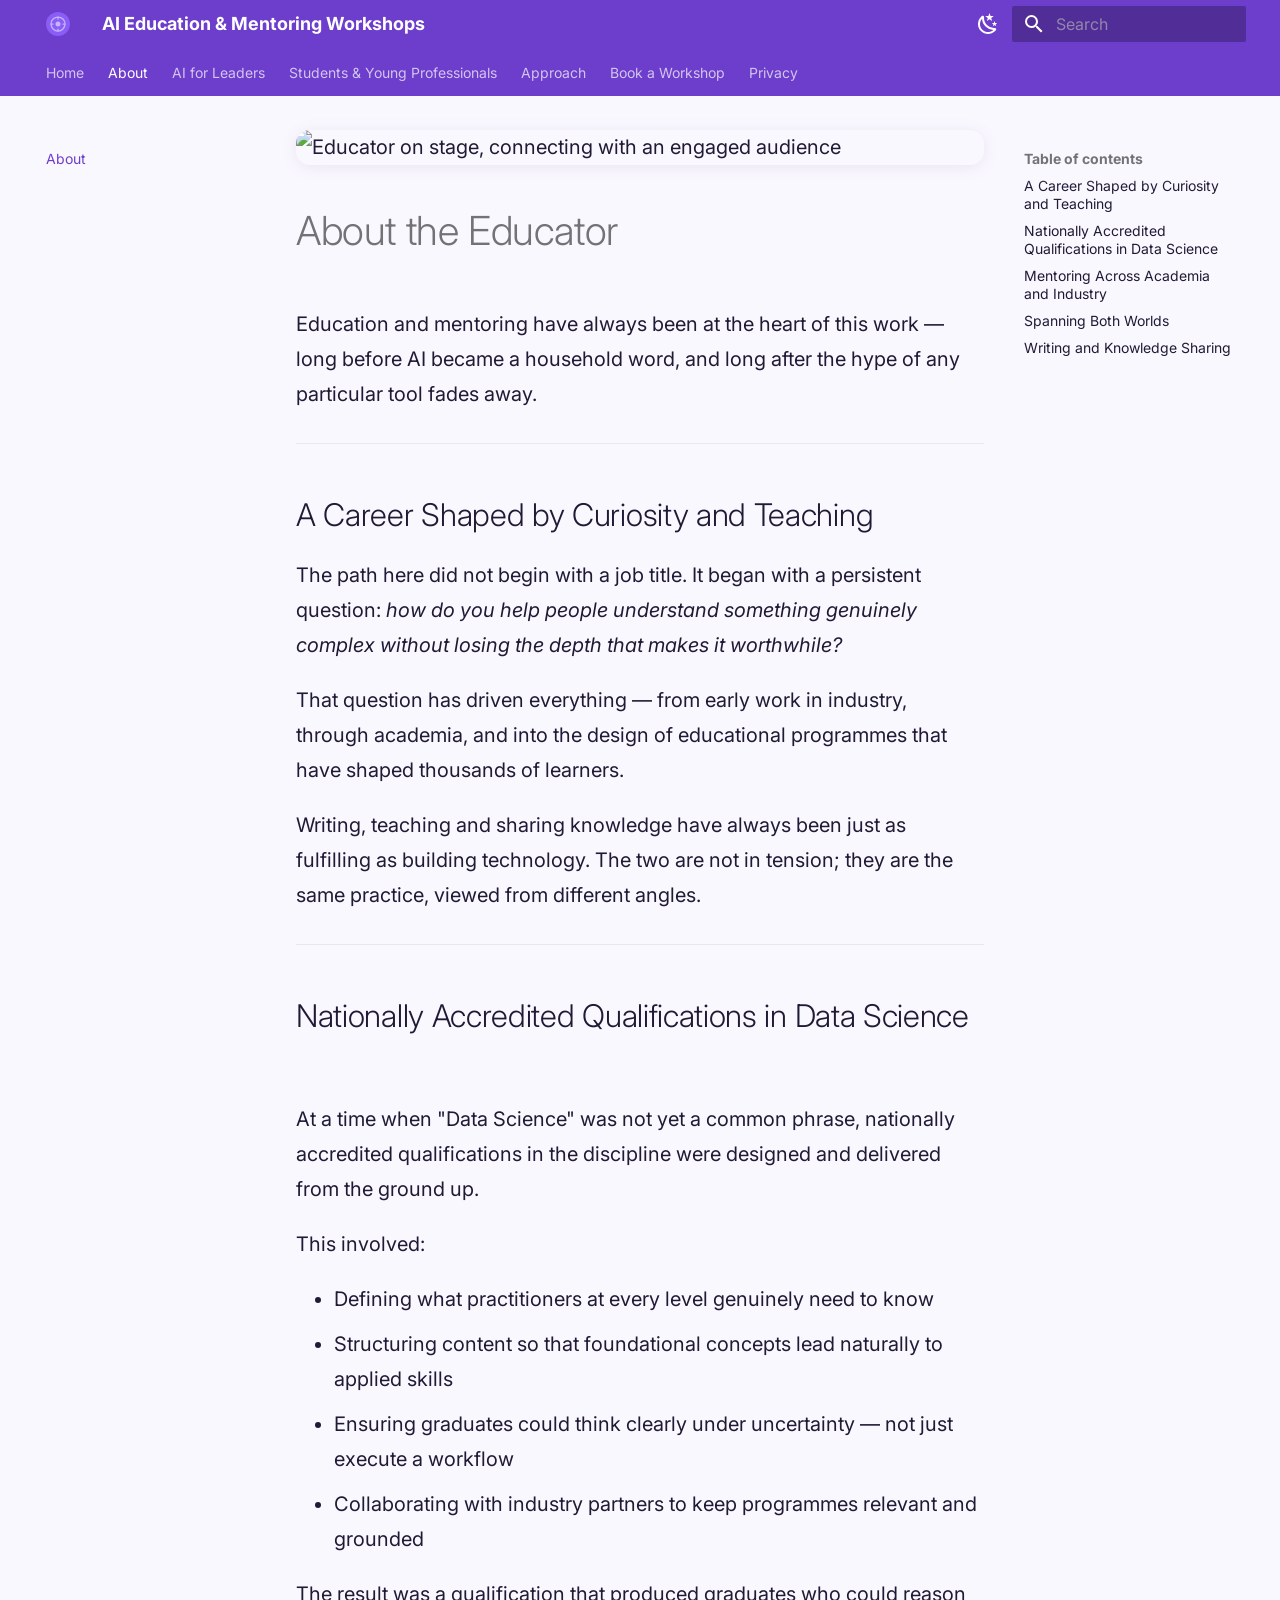
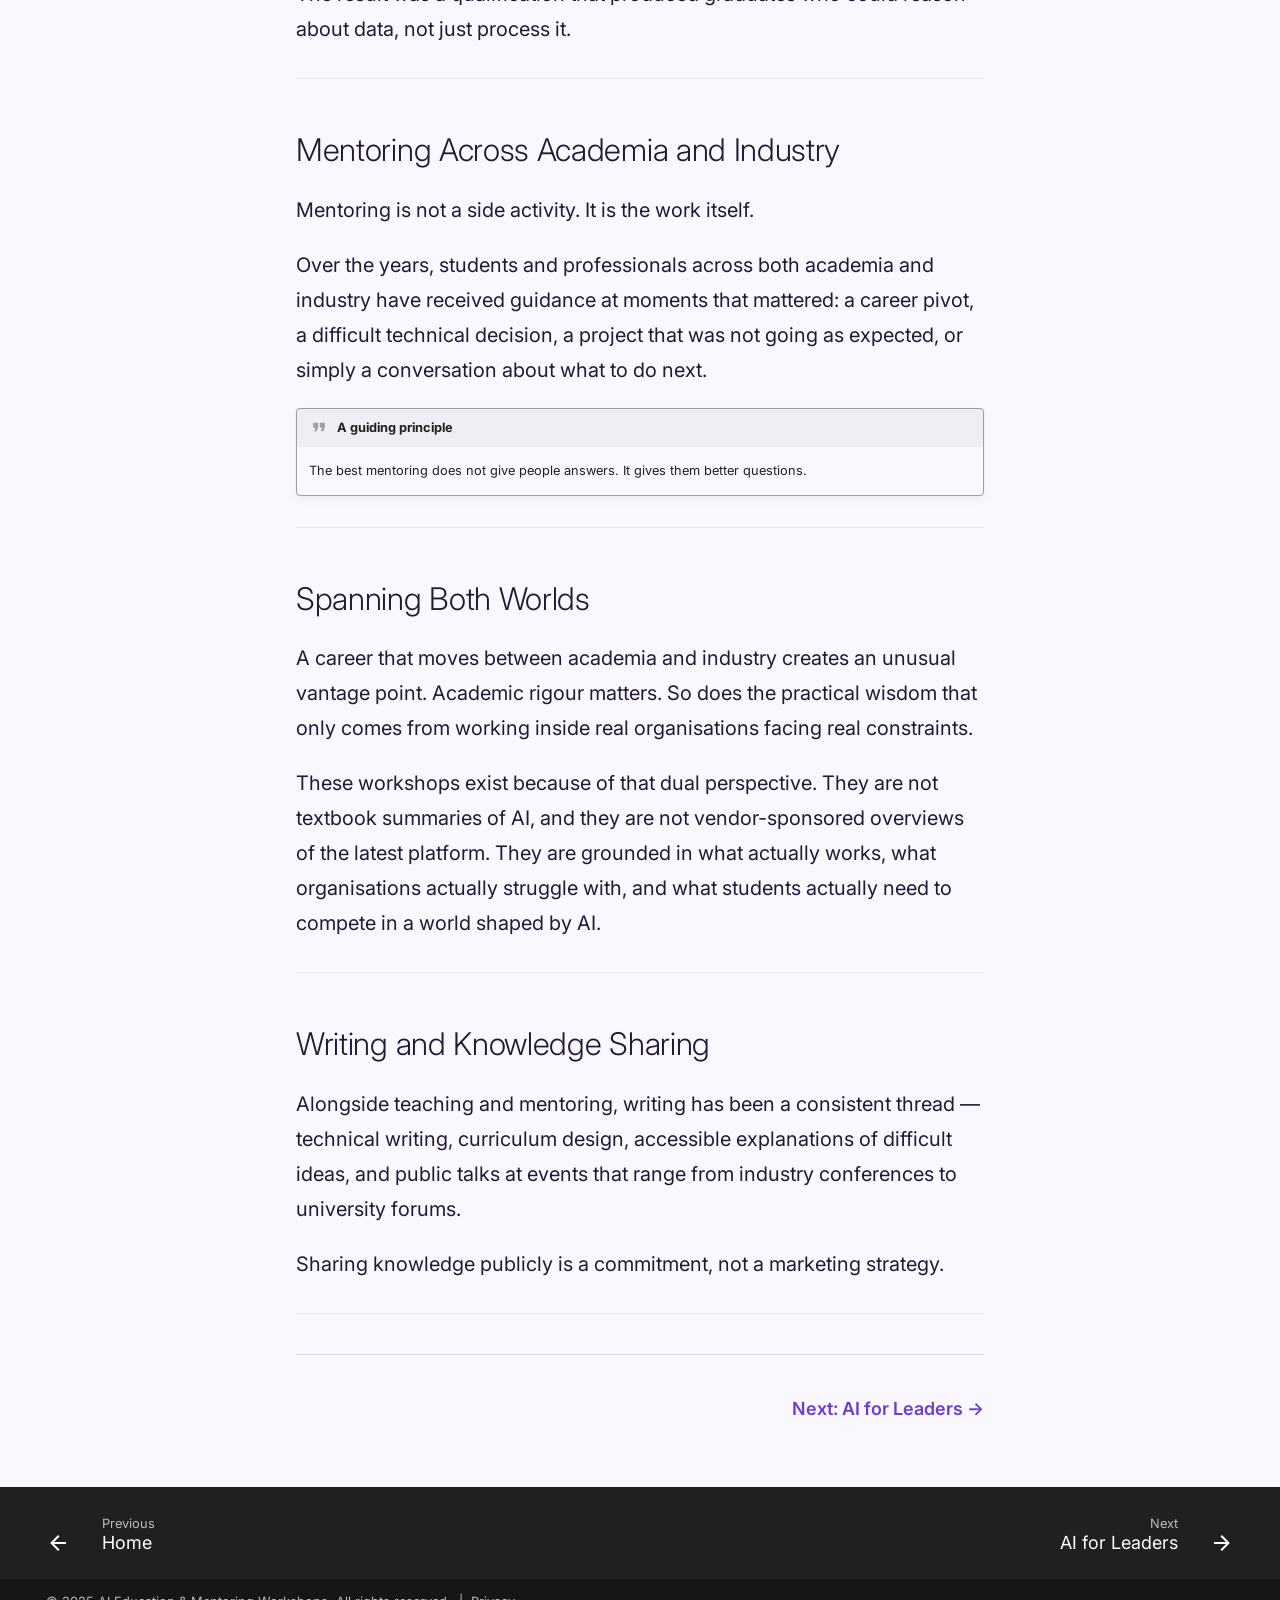
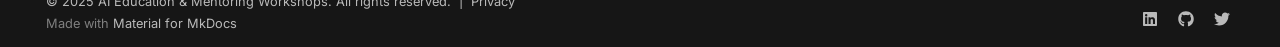
==== site/about/index.html @ 72235d87 "feat: build complete MkDocs AI education workshop website - requirements.txt with mkdocs + material " ====
<!doctype html>
<html lang="en" class="no-js">
  <head>
    
      <meta charset="utf-8">
      <meta name="viewport" content="width=device-width,initial-scale=1">
      
        <meta name="description" content="Education and mentoring have always been central to this work — from designing nationally accredited qualifications to mentoring students and professionals across academia and industry.">
      
      
        <meta name="author" content="Codess-Aus">
      
      
      
        <link rel="prev" href="..">
      
      
        <link rel="next" href="../ai-for-leaders/">
      
      
        
      
      
      <link rel="icon" href="../assets/images/site-icon.svg">
      <meta name="generator" content="mkdocs-1.6.1, mkdocs-material-9.7.7">
    
    
      
        <title>About the Educator - AI Education & Mentoring Workshops</title>
      
    
    
      <link rel="stylesheet" href="../assets/stylesheets/main.ec1eaa64.min.css">
      
        
        <link rel="stylesheet" href="../assets/stylesheets/palette.ab4e12ef.min.css">
      
      


    
    
      
    
    
      
        
        
        <link rel="preconnect" href="https://fonts.gstatic.com" crossorigin>
        <link rel="stylesheet" href="https://fonts.googleapis.com/css?family=Inter:300,300i,400,400i,700,700i%7CRoboto+Mono:400,400i,700,700i&display=fallback">
        <style>:root{--md-text-font:"Inter";--md-code-font:"Roboto Mono"}</style>
      
    
    
      <link rel="stylesheet" href="../assets/stylesheets/extra.css">
    
    <script>__md_scope=new URL("..",location),__md_hash=e=>[...e].reduce(((e,_)=>(e<<5)-e+_.charCodeAt(0)),0),__md_get=(e,_=localStorage,t=__md_scope)=>JSON.parse(_.getItem(t.pathname+"."+e)),__md_set=(e,_,t=localStorage,a=__md_scope)=>{try{t.setItem(a.pathname+"."+e,JSON.stringify(_))}catch(e){}}</script>
    
      

    
    
  </head>
  
  
    
    
      
    
    
    
    
    <body dir="ltr" data-md-color-scheme="slate" data-md-color-primary="custom" data-md-color-accent="custom">
  
    
    <input class="md-toggle" data-md-toggle="drawer" type="checkbox" id="__drawer" autocomplete="off">
    <input class="md-toggle" data-md-toggle="search" type="checkbox" id="__search" autocomplete="off">
    <label class="md-overlay" for="__drawer"></label>
    <div data-md-component="skip">
      
        
        <a href="#about-the-educator" class="md-skip">
          Skip to content
        </a>
      
    </div>
    <div data-md-component="announce">
      
    </div>
    
    
      

<header class="md-header" data-md-component="header">
  <nav class="md-header__inner md-grid" aria-label="Header">
    <a href=".." title="AI Education &amp; Mentoring Workshops" class="md-header__button md-logo" aria-label="AI Education & Mentoring Workshops" data-md-component="logo">
      
  <img src="../assets/images/site-icon.svg" alt="logo">

    </a>
    <label class="md-header__button md-icon" for="__drawer">
      
      <svg xmlns="http://www.w3.org/2000/svg" viewBox="0 0 24 24"><path d="M3 6h18v2H3zm0 5h18v2H3zm0 5h18v2H3z"/></svg>
    </label>
    <div class="md-header__title" data-md-component="header-title">
      <div class="md-header__ellipsis">
        <div class="md-header__topic">
          <span class="md-ellipsis">
            AI Education & Mentoring Workshops
          </span>
        </div>
        <div class="md-header__topic" data-md-component="header-topic">
          <span class="md-ellipsis">
            
              About the Educator
            
          </span>
        </div>
      </div>
    </div>
    
      
        <form class="md-header__option" data-md-component="palette">
  
    
    
    
    <input class="md-option" data-md-color-media="(prefers-color-scheme: dark)" data-md-color-scheme="slate" data-md-color-primary="custom" data-md-color-accent="custom"  aria-label="Switch to light mode"  type="radio" name="__palette" id="__palette_0">
    
      <label class="md-header__button md-icon" title="Switch to light mode" for="__palette_1" hidden>
        <svg xmlns="http://www.w3.org/2000/svg" viewBox="0 0 24 24"><path d="M12 7a5 5 0 0 1 5 5 5 5 0 0 1-5 5 5 5 0 0 1-5-5 5 5 0 0 1 5-5m0 2a3 3 0 0 0-3 3 3 3 0 0 0 3 3 3 3 0 0 0 3-3 3 3 0 0 0-3-3m0-7 2.39 3.42C13.65 5.15 12.84 5 12 5s-1.65.15-2.39.42zM3.34 7l4.16-.35A7.2 7.2 0 0 0 5.94 8.5c-.44.74-.69 1.5-.83 2.29zm.02 10 1.76-3.77a7.131 7.131 0 0 0 2.38 4.14zM20.65 7l-1.77 3.79a7.02 7.02 0 0 0-2.38-4.15zm-.01 10-4.14.36c.59-.51 1.12-1.14 1.54-1.86.42-.73.69-1.5.83-2.29zM12 22l-2.41-3.44c.74.27 1.55.44 2.41.44.82 0 1.63-.17 2.37-.44z"/></svg>
      </label>
    
  
    
    
    
    <input class="md-option" data-md-color-media="(prefers-color-scheme: light)" data-md-color-scheme="default" data-md-color-primary="custom" data-md-color-accent="custom"  aria-label="Switch to dark mode"  type="radio" name="__palette" id="__palette_1">
    
      <label class="md-header__button md-icon" title="Switch to dark mode" for="__palette_0" hidden>
        <svg xmlns="http://www.w3.org/2000/svg" viewBox="0 0 24 24"><path d="m17.75 4.09-2.53 1.94.91 3.06-2.63-1.81-2.63 1.81.91-3.06-2.53-1.94L12.44 4l1.06-3 1.06 3zm3.5 6.91-1.64 1.25.59 1.98-1.7-1.17-1.7 1.17.59-1.98L15.75 11l2.06-.05L18.5 9l.69 1.95zm-2.28 4.95c.83-.08 1.72 1.1 1.19 1.85-.32.45-.66.87-1.08 1.27C15.17 23 8.84 23 4.94 19.07c-3.91-3.9-3.91-10.24 0-14.14.4-.4.82-.76 1.27-1.08.75-.53 1.93.36 1.85 1.19-.27 2.86.69 5.83 2.89 8.02a9.96 9.96 0 0 0 8.02 2.89m-1.64 2.02a12.08 12.08 0 0 1-7.8-3.47c-2.17-2.19-3.33-5-3.49-7.82-2.81 3.14-2.7 7.96.31 10.98 3.02 3.01 7.84 3.12 10.98.31"/></svg>
      </label>
    
  
</form>
      
    
    
      <script>var palette=__md_get("__palette");if(palette&&palette.color){if("(prefers-color-scheme)"===palette.color.media){var media=matchMedia("(prefers-color-scheme: light)"),input=document.querySelector(media.matches?"[data-md-color-media='(prefers-color-scheme: light)']":"[data-md-color-media='(prefers-color-scheme: dark)']");palette.color.media=input.getAttribute("data-md-color-media"),palette.color.scheme=input.getAttribute("data-md-color-scheme"),palette.color.primary=input.getAttribute("data-md-color-primary"),palette.color.accent=input.getAttribute("data-md-color-accent")}for(var[key,value]of Object.entries(palette.color))document.body.setAttribute("data-md-color-"+key,value)}</script>
    
    
    
      
      
        <label class="md-header__button md-icon" for="__search">
          
          <svg xmlns="http://www.w3.org/2000/svg" viewBox="0 0 24 24"><path d="M9.5 3A6.5 6.5 0 0 1 16 9.5c0 1.61-.59 3.09-1.56 4.23l.27.27h.79l5 5-1.5 1.5-5-5v-.79l-.27-.27A6.52 6.52 0 0 1 9.5 16 6.5 6.5 0 0 1 3 9.5 6.5 6.5 0 0 1 9.5 3m0 2C7 5 5 7 5 9.5S7 14 9.5 14 14 12 14 9.5 12 5 9.5 5"/></svg>
        </label>
        <div class="md-search" data-md-component="search" role="dialog">
  <label class="md-search__overlay" for="__search"></label>
  <div class="md-search__inner" role="search">
    <form class="md-search__form" name="search">
      <input type="text" class="md-search__input" name="query" aria-label="Search" placeholder="Search" autocapitalize="off" autocorrect="off" autocomplete="off" spellcheck="false" data-md-component="search-query" required>
      <label class="md-search__icon md-icon" for="__search">
        
        <svg xmlns="http://www.w3.org/2000/svg" viewBox="0 0 24 24"><path d="M9.5 3A6.5 6.5 0 0 1 16 9.5c0 1.61-.59 3.09-1.56 4.23l.27.27h.79l5 5-1.5 1.5-5-5v-.79l-.27-.27A6.52 6.52 0 0 1 9.5 16 6.5 6.5 0 0 1 3 9.5 6.5 6.5 0 0 1 9.5 3m0 2C7 5 5 7 5 9.5S7 14 9.5 14 14 12 14 9.5 12 5 9.5 5"/></svg>
        
        <svg xmlns="http://www.w3.org/2000/svg" viewBox="0 0 24 24"><path d="M20 11v2H8l5.5 5.5-1.42 1.42L4.16 12l7.92-7.92L13.5 5.5 8 11z"/></svg>
      </label>
      <nav class="md-search__options" aria-label="Search">
        
        <button type="reset" class="md-search__icon md-icon" title="Clear" aria-label="Clear" tabindex="-1">
          
          <svg xmlns="http://www.w3.org/2000/svg" viewBox="0 0 24 24"><path d="M19 6.41 17.59 5 12 10.59 6.41 5 5 6.41 10.59 12 5 17.59 6.41 19 12 13.41 17.59 19 19 17.59 13.41 12z"/></svg>
        </button>
      </nav>
      
        <div class="md-search__suggest" data-md-component="search-suggest"></div>
      
    </form>
    <div class="md-search__output">
      <div class="md-search__scrollwrap" tabindex="0" data-md-scrollfix>
        <div class="md-search-result" data-md-component="search-result">
          <div class="md-search-result__meta">
            Initializing search
          </div>
          <ol class="md-search-result__list" role="presentation"></ol>
        </div>
      </div>
    </div>
  </div>
</div>
      
    
    
  </nav>
  
</header>
    
    <div class="md-container" data-md-component="container">
      
      
        
          
            
<nav class="md-tabs" aria-label="Tabs" data-md-component="tabs">
  <div class="md-grid">
    <ul class="md-tabs__list">
      
        
  
  
  
  
    <li class="md-tabs__item">
      <a href=".." class="md-tabs__link">
        
  
  
    
  
  Home

      </a>
    </li>
  

      
        
  
  
  
    
  
  
    <li class="md-tabs__item md-tabs__item--active">
      <a href="./" class="md-tabs__link">
        
  
  
    
  
  About

      </a>
    </li>
  

      
        
  
  
  
  
    <li class="md-tabs__item">
      <a href="../ai-for-leaders/" class="md-tabs__link">
        
  
  
    
  
  AI for Leaders

      </a>
    </li>
  

      
        
  
  
  
  
    <li class="md-tabs__item">
      <a href="../industrial-problem-solving/" class="md-tabs__link">
        
  
  
    
  
  Students & Young Professionals

      </a>
    </li>
  

      
        
  
  
  
  
    
    
      <li class="md-tabs__item">
        <a href="../approach/" class="md-tabs__link">
          
  
  
  Approach

        </a>
      </li>
    
  

      
        
  
  
  
  
    <li class="md-tabs__item">
      <a href="../book-a-workshop/" class="md-tabs__link">
        
  
  
    
  
  Book a Workshop

      </a>
    </li>
  

      
        
  
  
  
  
    <li class="md-tabs__item">
      <a href="../privacy/" class="md-tabs__link">
        
  
  
    
  
  Privacy

      </a>
    </li>
  

      
    </ul>
  </div>
</nav>
          
        
      
      <main class="md-main" data-md-component="main">
        <div class="md-main__inner md-grid">
          
            
              
              <div class="md-sidebar md-sidebar--primary" data-md-component="sidebar" data-md-type="navigation" >
                <div class="md-sidebar__scrollwrap">
                  <div class="md-sidebar__inner">
                    


  


<nav class="md-nav md-nav--primary md-nav--lifted" aria-label="Navigation" data-md-level="0">
  <label class="md-nav__title" for="__drawer">
    <a href=".." title="AI Education &amp; Mentoring Workshops" class="md-nav__button md-logo" aria-label="AI Education & Mentoring Workshops" data-md-component="logo">
      
  <img src="../assets/images/site-icon.svg" alt="logo">

    </a>
    AI Education & Mentoring Workshops
  </label>
  
  <ul class="md-nav__list" data-md-scrollfix>
    
      
      
  
  
  
  
    <li class="md-nav__item">
      <a href=".." class="md-nav__link">
        
  
  
  <span class="md-ellipsis">
    
  
    Home
  

    
  </span>
  
  

      </a>
    </li>
  

    
      
      
  
  
    
  
  
  
    <li class="md-nav__item md-nav__item--active">
      
      <input class="md-nav__toggle md-toggle" type="checkbox" id="__toc">
      
      
        
      
      
        <label class="md-nav__link md-nav__link--active" for="__toc">
          
  
  
  <span class="md-ellipsis">
    
  
    About
  

    
  </span>
  
  

          <span class="md-nav__icon md-icon"></span>
        </label>
      
      <a href="./" class="md-nav__link md-nav__link--active">
        
  
  
  <span class="md-ellipsis">
    
  
    About
  

    
  </span>
  
  

      </a>
      
        

<nav class="md-nav md-nav--secondary" aria-label="Table of contents">
  
  
  
    
  
  
    <label class="md-nav__title" for="__toc">
      <span class="md-nav__icon md-icon"></span>
      Table of contents
    </label>
    <ul class="md-nav__list" data-md-component="toc" data-md-scrollfix>
      
        <li class="md-nav__item">
  <a href="#a-career-shaped-by-curiosity-and-teaching" class="md-nav__link">
    <span class="md-ellipsis">
      
        A Career Shaped by Curiosity and Teaching
      
    </span>
  </a>
  
</li>
      
        <li class="md-nav__item">
  <a href="#nationally-accredited-qualifications-in-data-science" class="md-nav__link">
    <span class="md-ellipsis">
      
        Nationally Accredited Qualifications in Data Science
      
    </span>
  </a>
  
</li>
      
        <li class="md-nav__item">
  <a href="#mentoring-across-academia-and-industry" class="md-nav__link">
    <span class="md-ellipsis">
      
        Mentoring Across Academia and Industry
      
    </span>
  </a>
  
</li>
      
        <li class="md-nav__item">
  <a href="#spanning-both-worlds" class="md-nav__link">
    <span class="md-ellipsis">
      
        Spanning Both Worlds
      
    </span>
  </a>
  
</li>
      
        <li class="md-nav__item">
  <a href="#writing-and-knowledge-sharing" class="md-nav__link">
    <span class="md-ellipsis">
      
        Writing and Knowledge Sharing
      
    </span>
  </a>
  
</li>
      
    </ul>
  
</nav>
      
    </li>
  

    
      
      
  
  
  
  
    <li class="md-nav__item">
      <a href="../ai-for-leaders/" class="md-nav__link">
        
  
  
  <span class="md-ellipsis">
    
  
    AI for Leaders
  

    
  </span>
  
  

      </a>
    </li>
  

    
      
      
  
  
  
  
    <li class="md-nav__item">
      <a href="../industrial-problem-solving/" class="md-nav__link">
        
  
  
  <span class="md-ellipsis">
    
  
    Students & Young Professionals
  

    
  </span>
  
  

      </a>
    </li>
  

    
      
      
  
  
  
  
    
    
    
    
      
      
        
      
    
    
    <li class="md-nav__item md-nav__item--nested">
      
        
        
        <input class="md-nav__toggle md-toggle " type="checkbox" id="__nav_5" >
        
          
          <label class="md-nav__link" for="__nav_5" id="__nav_5_label" tabindex="0">
            
  
  
  <span class="md-ellipsis">
    
  
    Approach
  

    
  </span>
  
  

            <span class="md-nav__icon md-icon"></span>
          </label>
        
        <nav class="md-nav" data-md-level="1" aria-labelledby="__nav_5_label" aria-expanded="false">
          <label class="md-nav__title" for="__nav_5">
            <span class="md-nav__icon md-icon"></span>
            
  
    Approach
  

          </label>
          <ul class="md-nav__list" data-md-scrollfix>
            
              
                
  
  
  
  
    <li class="md-nav__item">
      <a href="../approach/" class="md-nav__link">
        
  
  
  <span class="md-ellipsis">
    
  
    Teaching Approach
  

    
  </span>
  
  

      </a>
    </li>
  

              
            
              
                
  
  
  
  
    <li class="md-nav__item">
      <a href="../philosophy/" class="md-nav__link">
        
  
  
  <span class="md-ellipsis">
    
  
    Philosophy
  

    
  </span>
  
  

      </a>
    </li>
  

              
            
          </ul>
        </nav>
      
    </li>
  

    
      
      
  
  
  
  
    <li class="md-nav__item">
      <a href="../book-a-workshop/" class="md-nav__link">
        
  
  
  <span class="md-ellipsis">
    
  
    Book a Workshop
  

    
  </span>
  
  

      </a>
    </li>
  

    
      
      
  
  
  
  
    <li class="md-nav__item">
      <a href="../privacy/" class="md-nav__link">
        
  
  
  <span class="md-ellipsis">
    
  
    Privacy
  

    
  </span>
  
  

      </a>
    </li>
  

    
  </ul>
</nav>
                  </div>
                </div>
              </div>
            
            
              
              <div class="md-sidebar md-sidebar--secondary" data-md-component="sidebar" data-md-type="toc" >
                <div class="md-sidebar__scrollwrap">
                  <div class="md-sidebar__inner">
                    

<nav class="md-nav md-nav--secondary" aria-label="Table of contents">
  
  
  
    
  
  
    <label class="md-nav__title" for="__toc">
      <span class="md-nav__icon md-icon"></span>
      Table of contents
    </label>
    <ul class="md-nav__list" data-md-component="toc" data-md-scrollfix>
      
        <li class="md-nav__item">
  <a href="#a-career-shaped-by-curiosity-and-teaching" class="md-nav__link">
    <span class="md-ellipsis">
      
        A Career Shaped by Curiosity and Teaching
      
    </span>
  </a>
  
</li>
      
        <li class="md-nav__item">
  <a href="#nationally-accredited-qualifications-in-data-science" class="md-nav__link">
    <span class="md-ellipsis">
      
        Nationally Accredited Qualifications in Data Science
      
    </span>
  </a>
  
</li>
      
        <li class="md-nav__item">
  <a href="#mentoring-across-academia-and-industry" class="md-nav__link">
    <span class="md-ellipsis">
      
        Mentoring Across Academia and Industry
      
    </span>
  </a>
  
</li>
      
        <li class="md-nav__item">
  <a href="#spanning-both-worlds" class="md-nav__link">
    <span class="md-ellipsis">
      
        Spanning Both Worlds
      
    </span>
  </a>
  
</li>
      
        <li class="md-nav__item">
  <a href="#writing-and-knowledge-sharing" class="md-nav__link">
    <span class="md-ellipsis">
      
        Writing and Knowledge Sharing
      
    </span>
  </a>
  
</li>
      
    </ul>
  
</nav>
                  </div>
                </div>
              </div>
            
          
          
            <div class="md-content" data-md-component="content">
              
              <article class="md-content__inner md-typeset">
                
                  



<div class="chapter-hero">
  <img
    src="assets/images/empowering-minds.png"
    alt="Educator on stage, connecting with an engaged audience"
    loading="eager"
    class="chapter-hero__img"
  >
</div>

<h1 id="about-the-educator">About the Educator<a class="headerlink" href="#about-the-educator" title="Permanent link">&para;</a></h1>
<p>Education and mentoring have always been at the heart of this work — long before AI
became a household word, and long after the hype of any particular tool fades away.</p>
<hr />
<h2 id="a-career-shaped-by-curiosity-and-teaching">A Career Shaped by Curiosity and Teaching<a class="headerlink" href="#a-career-shaped-by-curiosity-and-teaching" title="Permanent link">&para;</a></h2>
<p>The path here did not begin with a job title. It began with a persistent question:
<em>how do you help people understand something genuinely complex without losing the
depth that makes it worthwhile?</em></p>
<p>That question has driven everything — from early work in industry, through academia,
and into the design of educational programmes that have shaped thousands of learners.</p>
<p>Writing, teaching and sharing knowledge have always been just as fulfilling as
building technology. The two are not in tension; they are the same practice, viewed
from different angles.</p>
<hr />
<h2 id="nationally-accredited-qualifications-in-data-science">Nationally Accredited Qualifications in Data Science<a class="headerlink" href="#nationally-accredited-qualifications-in-data-science" title="Permanent link">&para;</a></h2>
<p>At a time when "Data Science" was not yet a common phrase, nationally accredited
qualifications in the discipline were designed and delivered from the ground up.</p>
<p>This involved:</p>
<ul>
<li>Defining what practitioners at every level genuinely need to know</li>
<li>Structuring content so that foundational concepts lead naturally to applied skills</li>
<li>Ensuring graduates could think clearly under uncertainty — not just execute a workflow</li>
<li>Collaborating with industry partners to keep programmes relevant and grounded</li>
</ul>
<p>The result was a qualification that produced graduates who could reason about data,
not just process it.</p>
<hr />
<h2 id="mentoring-across-academia-and-industry">Mentoring Across Academia and Industry<a class="headerlink" href="#mentoring-across-academia-and-industry" title="Permanent link">&para;</a></h2>
<p>Mentoring is not a side activity. It is the work itself.</p>
<p>Over the years, students and professionals across both academia and industry have
received guidance at moments that mattered: a career pivot, a difficult technical
decision, a project that was not going as expected, or simply a conversation about
what to do next.</p>
<div class="admonition quote">
<p class="admonition-title">A guiding principle</p>
<p>The best mentoring does not give people answers. It gives them better questions.</p>
</div>
<hr />
<h2 id="spanning-both-worlds">Spanning Both Worlds<a class="headerlink" href="#spanning-both-worlds" title="Permanent link">&para;</a></h2>
<p>A career that moves between academia and industry creates an unusual vantage point.
Academic rigour matters. So does the practical wisdom that only comes from working
inside real organisations facing real constraints.</p>
<p>These workshops exist because of that dual perspective. They are not textbook
summaries of AI, and they are not vendor-sponsored overviews of the latest platform.
They are grounded in what actually works, what organisations actually struggle with,
and what students actually need to compete in a world shaped by AI.</p>
<hr />
<h2 id="writing-and-knowledge-sharing">Writing and Knowledge Sharing<a class="headerlink" href="#writing-and-knowledge-sharing" title="Permanent link">&para;</a></h2>
<p>Alongside teaching and mentoring, writing has been a consistent thread — technical
writing, curriculum design, accessible explanations of difficult ideas, and public
talks at events that range from industry conferences to university forums.</p>
<p>Sharing knowledge publicly is a commitment, not a marketing strategy.</p>
<hr />
<div class="chapter-nav">
  <span></span>
  <a href="../ai-for-leaders/" class="chapter-nav__next">Next: AI for Leaders →</a>
</div>







  
  






                
              </article>
            </div>
          
          
<script>var target=document.getElementById(location.hash.slice(1));target&&target.name&&(target.checked=target.name.startsWith("__tabbed_"))</script>
        </div>
        
          <button type="button" class="md-top md-icon" data-md-component="top" hidden>
  
  <svg xmlns="http://www.w3.org/2000/svg" viewBox="0 0 24 24"><path d="M13 20h-2V8l-5.5 5.5-1.42-1.42L12 4.16l7.92 7.92-1.42 1.42L13 8z"/></svg>
  Back to top
</button>
        
      </main>
      
        <footer class="md-footer">
  
    
      
      <nav class="md-footer__inner md-grid" aria-label="Footer" >
        
          
          <a href=".." class="md-footer__link md-footer__link--prev" aria-label="Previous: Home">
            <div class="md-footer__button md-icon">
              
              <svg xmlns="http://www.w3.org/2000/svg" viewBox="0 0 24 24"><path d="M20 11v2H8l5.5 5.5-1.42 1.42L4.16 12l7.92-7.92L13.5 5.5 8 11z"/></svg>
            </div>
            <div class="md-footer__title">
              <span class="md-footer__direction">
                Previous
              </span>
              <div class="md-ellipsis">
                Home
              </div>
            </div>
          </a>
        
        
          
          <a href="../ai-for-leaders/" class="md-footer__link md-footer__link--next" aria-label="Next: AI for Leaders">
            <div class="md-footer__title">
              <span class="md-footer__direction">
                Next
              </span>
              <div class="md-ellipsis">
                AI for Leaders
              </div>
            </div>
            <div class="md-footer__button md-icon">
              
              <svg xmlns="http://www.w3.org/2000/svg" viewBox="0 0 24 24"><path d="M4 11v2h12l-5.5 5.5 1.42 1.42L19.84 12l-7.92-7.92L10.5 5.5 16 11z"/></svg>
            </div>
          </a>
        
      </nav>
    
  
  <div class="md-footer-meta md-typeset">
    <div class="md-footer-meta__inner md-grid">
      <div class="md-copyright">
  
    <div class="md-copyright__highlight">
      &copy; 2025 AI Education &amp; Mentoring Workshops. All rights reserved. &nbsp;|&nbsp; <a href="privacy/">Privacy</a>
    </div>
  
  
    Made with
    <a href="https://squidfunk.github.io/mkdocs-material/" target="_blank" rel="noopener">
      Material for MkDocs
    </a>
  
</div>
      
        
<div class="md-social">
  
    
    
    
    
    <a href="https://linkedin.com/in/placeholder" target="_blank" rel="noopener" title="LinkedIn" class="md-social__link">
      <svg xmlns="http://www.w3.org/2000/svg" viewBox="0 0 448 512"><!--! Font Awesome Free 7.1.0 by @fontawesome - https://fontawesome.com License - https://fontawesome.com/license/free (Icons: CC BY 4.0, Fonts: SIL OFL 1.1, Code: MIT License) Copyright 2025 Fonticons, Inc.--><path d="M416 32H31.9C14.3 32 0 46.5 0 64.3v383.4C0 465.5 14.3 480 31.9 480H416c17.6 0 32-14.5 32-32.3V64.3c0-17.8-14.4-32.3-32-32.3M135.4 416H69V202.2h66.5V416zM102.2 96a38.5 38.5 0 1 1 0 77 38.5 38.5 0 1 1 0-77m282.1 320h-66.4V312c0-24.8-.5-56.7-34.5-56.7-34.6 0-39.9 27-39.9 54.9V416h-66.4V202.2h63.7v29.2h.9c8.9-16.8 30.6-34.5 62.9-34.5 67.2 0 79.7 44.3 79.7 101.9z"/></svg>
    </a>
  
    
    
    
    
    <a href="https://github.com/codess-aus" target="_blank" rel="noopener" title="GitHub" class="md-social__link">
      <svg xmlns="http://www.w3.org/2000/svg" viewBox="0 0 512 512"><!--! Font Awesome Free 7.1.0 by @fontawesome - https://fontawesome.com License - https://fontawesome.com/license/free (Icons: CC BY 4.0, Fonts: SIL OFL 1.1, Code: MIT License) Copyright 2025 Fonticons, Inc.--><path d="M173.9 397.4c0 2-2.3 3.6-5.2 3.6-3.3.3-5.6-1.3-5.6-3.6 0-2 2.3-3.6 5.2-3.6 3-.3 5.6 1.3 5.6 3.6m-31.1-4.5c-.7 2 1.3 4.3 4.3 4.9 2.6 1 5.6 0 6.2-2s-1.3-4.3-4.3-5.2c-2.6-.7-5.5.3-6.2 2.3m44.2-1.7c-2.9.7-4.9 2.6-4.6 4.9.3 2 2.9 3.3 5.9 2.6 2.9-.7 4.9-2.6 4.6-4.6-.3-1.9-3-3.2-5.9-2.9M252.8 8C114.1 8 8 113.3 8 252c0 110.9 69.8 205.8 169.5 239.2 12.8 2.3 17.3-5.6 17.3-12.1 0-6.2-.3-40.4-.3-61.4 0 0-70 15-84.7-29.8 0 0-11.4-29.1-27.8-36.6 0 0-22.9-15.7 1.6-15.4 0 0 24.9 2 38.6 25.8 21.9 38.6 58.6 27.5 72.9 20.9 2.3-16 8.8-27.1 16-33.7-55.9-6.2-112.3-14.3-112.3-110.5 0-27.5 7.6-41.3 23.6-58.9-2.6-6.5-11.1-33.3 2.6-67.9 20.9-6.5 69 27 69 27 20-5.6 41.5-8.5 62.8-8.5s42.8 2.9 62.8 8.5c0 0 48.1-33.6 69-27 13.7 34.7 5.2 61.4 2.6 67.9 16 17.7 25.8 31.5 25.8 58.9 0 96.5-58.9 104.2-114.8 110.5 9.2 7.9 17 22.9 17 46.4 0 33.7-.3 75.4-.3 83.6 0 6.5 4.6 14.4 17.3 12.1C436.2 457.8 504 362.9 504 252 504 113.3 391.5 8 252.8 8M105.2 352.9c-1.3 1-1 3.3.7 5.2 1.6 1.6 3.9 2.3 5.2 1 1.3-1 1-3.3-.7-5.2-1.6-1.6-3.9-2.3-5.2-1m-10.8-8.1c-.7 1.3.3 2.9 2.3 3.9 1.6 1 3.6.7 4.3-.7.7-1.3-.3-2.9-2.3-3.9-2-.6-3.6-.3-4.3.7m32.4 35.6c-1.6 1.3-1 4.3 1.3 6.2 2.3 2.3 5.2 2.6 6.5 1 1.3-1.3.7-4.3-1.3-6.2-2.2-2.3-5.2-2.6-6.5-1m-11.4-14.7c-1.6 1-1.6 3.6 0 5.9s4.3 3.3 5.6 2.3c1.6-1.3 1.6-3.9 0-6.2-1.4-2.3-4-3.3-5.6-2"/></svg>
    </a>
  
    
    
    
    
    <a href="https://twitter.com/placeholder" target="_blank" rel="noopener" title="Twitter / X" class="md-social__link">
      <svg xmlns="http://www.w3.org/2000/svg" viewBox="0 0 512 512"><!--! Font Awesome Free 7.1.0 by @fontawesome - https://fontawesome.com License - https://fontawesome.com/license/free (Icons: CC BY 4.0, Fonts: SIL OFL 1.1, Code: MIT License) Copyright 2025 Fonticons, Inc.--><path d="M459.4 151.7c.3 4.5.3 9.1.3 13.6 0 138.7-105.6 298.6-298.6 298.6-59.5 0-114.7-17.2-161.1-47.1 8.4 1 16.6 1.3 25.3 1.3 49.1 0 94.2-16.6 130.3-44.8-46.1-1-84.8-31.2-98.1-72.8 6.5 1 13 1.6 19.8 1.6 9.4 0 18.8-1.3 27.6-3.6-48.1-9.7-84.1-52-84.1-103v-1.3c14 7.8 30.2 12.7 47.4 13.3-28.3-18.8-46.8-51-46.8-87.4 0-19.5 5.2-37.4 14.3-53C87.4 130.8 165 172.4 252.1 176.9c-1.6-7.8-2.6-15.9-2.6-24C249.5 95.1 296.3 48 354.4 48c30.2 0 57.5 12.7 76.7 33.1 23.7-4.5 46.5-13.3 66.6-25.3-7.8 24.4-24.4 44.8-46.1 57.8 21.1-2.3 41.6-8.1 60.4-16.2-14.3 20.8-32.2 39.3-52.6 54.3"/></svg>
    </a>
  
</div>
      
    </div>
  </div>
</footer>
      
    </div>
    <div class="md-dialog" data-md-component="dialog">
      <div class="md-dialog__inner md-typeset"></div>
    </div>
    
    
    
      
      
      <script id="__config" type="application/json">{"annotate": null, "base": "..", "features": ["navigation.tabs", "navigation.sections", "navigation.top", "navigation.footer", "search.highlight", "search.suggest", "content.code.copy", "toc.follow"], "search": "../assets/javascripts/workers/search.2c215733.min.js", "tags": null, "translations": {"clipboard.copied": "Copied to clipboard", "clipboard.copy": "Copy to clipboard", "search.result.more.one": "1 more on this page", "search.result.more.other": "# more on this page", "search.result.none": "No matching documents", "search.result.one": "1 matching document", "search.result.other": "# matching documents", "search.result.placeholder": "Type to start searching", "search.result.term.missing": "Missing", "select.version": "Select version"}, "version": null}</script>
    
    
      <script src="../assets/javascripts/bundle.d7400e89.min.js"></script>
      
        <script src="../assets/javascripts/extra.js"></script>
      
    
  </body>
</html>
---- site/assets/stylesheets/main.ec1eaa64.min.css ----
@charset "UTF-8";html{-webkit-text-size-adjust:none;-moz-text-size-adjust:none;text-size-adjust:none;box-sizing:border-box}*,:after,:before{box-sizing:inherit}@media (prefers-reduced-motion){*,:after,:before{transition:none!important}}body{margin:0}a,button,input,label{-webkit-tap-highlight-color:transparent}a{color:inherit;text-decoration:none}hr{border:0;box-sizing:initial;display:block;height:.05rem;overflow:visible;padding:0}small{font-size:80%}sub,sup{line-height:1em}img{border-style:none}table{border-collapse:initial;border-spacing:0}td,th{font-weight:400;vertical-align:top}button{background:#0000;border:0;font-family:inherit;font-size:inherit;margin:0;padding:0}input{border:0;outline:none}:root{--md-primary-fg-color:#4051b5;--md-primary-fg-color--light:#5d6cc0;--md-primary-fg-color--dark:#303fa1;--md-primary-bg-color:#fff;--md-primary-bg-color--light:#ffffffb3;--md-accent-fg-color:#526cfe;--md-accent-fg-color--transparent:#526cfe1a;--md-accent-bg-color:#fff;--md-accent-bg-color--light:#ffffffb3}[data-md-color-scheme=default]{color-scheme:light}[data-md-color-scheme=default] img[src$="#gh-dark-mode-only"],[data-md-color-scheme=default] img[src$="#only-dark"]{display:none}:root,[data-md-color-scheme=default]{--md-hue:225deg;--md-default-fg-color:#000000de;--md-default-fg-color--light:#0000008a;--md-default-fg-color--lighter:#00000052;--md-default-fg-color--lightest:#00000012;--md-default-bg-color:#fff;--md-default-bg-color--light:#ffffffb3;--md-default-bg-color--lighter:#ffffff4d;--md-default-bg-color--lightest:#ffffff1f;--md-code-fg-color:#36464e;--md-code-bg-color:#f5f5f5;--md-code-bg-color--light:#f5f5f5b3;--md-code-bg-color--lighter:#f5f5f54d;--md-code-hl-color:#4287ff;--md-code-hl-color--light:#4287ff1a;--md-code-hl-number-color:#d52a2a;--md-code-hl-special-color:#db1457;--md-code-hl-function-color:#a846b9;--md-code-hl-constant-color:#6e59d9;--md-code-hl-keyword-color:#3f6ec6;--md-code-hl-string-color:#1c7d4d;--md-code-hl-name-color:var(--md-code-fg-color);--md-code-hl-operator-color:var(--md-default-fg-color--light);--md-code-hl-punctuation-color:var(--md-default-fg-color--light);--md-code-hl-comment-color:var(--md-default-fg-color--light);--md-code-hl-generic-color:var(--md-default-fg-color--light);--md-code-hl-variable-color:var(--md-default-fg-color--light);--md-typeset-color:var(--md-default-fg-color);--md-typeset-a-color:var(--md-primary-fg-color);--md-typeset-del-color:#f5503d26;--md-typeset-ins-color:#0bd57026;--md-typeset-kbd-color:#fafafa;--md-typeset-kbd-accent-color:#fff;--md-typeset-kbd-border-color:#b8b8b8;--md-typeset-mark-color:#ffff0080;--md-typeset-table-color:#0000001f;--md-typeset-table-color--light:rgba(0,0,0,.035);--md-admonition-fg-color:var(--md-default-fg-color);--md-admonition-bg-color:var(--md-default-bg-color);--md-warning-fg-color:#000000de;--md-warning-bg-color:#ff9;--md-footer-fg-color:#fff;--md-footer-fg-color--light:#ffffffb3;--md-footer-fg-color--lighter:#ffffff73;--md-footer-bg-color:#000000de;--md-footer-bg-color--dark:#00000052;--md-shadow-z1:0 0.2rem 0.5rem #0000000d,0 0 0.05rem #0000001a;--md-shadow-z2:0 0.2rem 0.5rem #0000001a,0 0 0.05rem #00000040;--md-shadow-z3:0 0.2rem 0.5rem #0003,0 0 0.05rem #00000059}.md-icon svg{fill:currentcolor;display:block;height:1.2rem;width:1.2rem}body{-webkit-font-smoothing:antialiased;-moz-osx-font-smoothing:grayscale;--md-text-font-family:var(--md-text-font,_),-apple-system,BlinkMacSystemFont,Helvetica,Arial,sans-serif;--md-code-font-family:var(--md-code-font,_),SFMono-Regular,Consolas,Menlo,monospace}aside,body,input{font-feature-settings:"kern","liga";color:var(--md-typeset-color);font-family:var(--md-text-font-family)}code,kbd,pre{font-feature-settings:"kern";font-family:var(--md-code-font-family)}:root{--md-typeset-table-sort-icon:url('data:image/svg+xml;charset=utf-8,<svg xmlns="http://www.w3.org/2000/svg" viewBox="0 0 24 24"><path d="m18 21-4-4h3V7h-3l4-4 4 4h-3v10h3M2 19v-2h10v2M2 13v-2h7v2M2 7V5h4v2z"/></svg>');--md-typeset-table-sort-icon--asc:url('data:image/svg+xml;charset=utf-8,<svg xmlns="http://www.w3.org/2000/svg" viewBox="0 0 24 24"><path d="M19 17h3l-4 4-4-4h3V3h2M2 17h10v2H2M6 5v2H2V5m0 6h7v2H2z"/></svg>');--md-typeset-table-sort-icon--desc:url('data:image/svg+xml;charset=utf-8,<svg xmlns="http://www.w3.org/2000/svg" viewBox="0 0 24 24"><path d="M19 7h3l-4-4-4 4h3v14h2M2 17h10v2H2M6 5v2H2V5m0 6h7v2H2z"/></svg>')}.md-typeset{-webkit-print-color-adjust:exact;color-adjust:exact;font-size:.8rem;line-height:1.6;overflow-wrap:break-word}@media print{.md-typeset{font-size:.68rem}}.md-typeset blockquote,.md-typeset dl,.md-typeset figure,.md-typeset ol,.md-typeset pre,.md-typeset ul{margin-bottom:1em;margin-top:1em}.md-typeset h1{color:var(--md-default-fg-color--light);font-size:2em;line-height:1.3;margin:0 0 1.25em}.md-typeset h1,.md-typeset h2{font-weight:300;letter-spacing:-.01em}.md-typeset h2{font-size:1.5625em;line-height:1.4;margin:1.6em 0 .64em}.md-typeset h3{font-size:1.25em;font-weight:400;letter-spacing:-.01em;line-height:1.5;margin:1.6em 0 .8em}.md-typeset h2+h3{margin-top:.8em}.md-typeset h4{font-weight:700;letter-spacing:-.01em;margin:1em 0}.md-typeset h5,.md-typeset h6{color:var(--md-default-fg-color--light);font-size:.8em;font-weight:700;letter-spacing:-.01em;margin:1.25em 0}.md-typeset h5{text-transform:uppercase}.md-typeset h5 code{text-transform:none}.md-typeset hr{border-bottom:.05rem solid var(--md-default-fg-color--lightest);display:flow-root;margin:1.5em 0}.md-typeset a{color:var(--md-typeset-a-color);word-break:break-word}.md-typeset a,.md-typeset a:before{transition:color 125ms}.md-typeset a:focus,.md-typeset a:hover{color:var(--md-accent-fg-color)}.md-typeset a:focus code,.md-typeset a:hover code{background-color:var(--md-accent-fg-color--transparent);color:var(--md-accent-fg-color)}.md-typeset a code{color:var(--md-typeset-a-color)}.md-typeset a.focus-visible{outline-color:var(--md-accent-fg-color);outline-offset:.2rem}.md-typeset code,.md-typeset kbd,.md-typeset pre{color:var(--md-code-fg-color);direction:ltr;font-variant-ligatures:none;transition:background-color 125ms}@media print{.md-typeset code,.md-typeset kbd,.md-typeset pre{white-space:pre-wrap}}.md-typeset code{background-color:var(--md-code-bg-color);border-radius:.1rem;-webkit-box-decoration-break:clone;box-decoration-break:clone;font-size:.85em;padding:0 .2941176471em;transition:color 125ms,background-color 125ms;word-break:break-word}.md-typeset code:not(.focus-visible){-webkit-tap-highlight-color:transparent;outline:none}.md-typeset pre{display:flow-root;line-height:1.4;position:relative}.md-typeset pre>code{-webkit-box-decoration-break:slice;box-decoration-break:slice;box-shadow:none;display:block;margin:0;outline-color:var(--md-accent-fg-color);overflow:auto;padding:.7720588235em 1.1764705882em;scrollbar-color:var(--md-default-fg-color--lighter) #0000;scrollbar-width:thin;touch-action:auto;word-break:normal}.md-typeset pre>code:hover{scrollbar-color:var(--md-accent-fg-color) #0000}.md-typeset pre>code::-webkit-scrollbar{height:.2rem;width:.2rem}.md-typeset pre>code::-webkit-scrollbar-thumb{background-color:var(--md-default-fg-color--lighter)}.md-typeset pre>code::-webkit-scrollbar-thumb:hover{background-color:var(--md-accent-fg-color)}.md-typeset kbd{background-color:var(--md-typeset-kbd-color);border-radius:.1rem;box-shadow:0 .1rem 0 .05rem var(--md-typeset-kbd-border-color),0 .1rem 0 var(--md-typeset-kbd-border-color),0 -.1rem .2rem var(--md-typeset-kbd-accent-color) inset;color:var(--md-default-fg-color);display:inline-block;font-size:.75em;padding:0 .6666666667em;vertical-align:text-top;word-break:break-word}.md-typeset mark{background-color:var(--md-typeset-mark-color);-webkit-box-decoration-break:clone;box-decoration-break:clone;color:inherit;word-break:break-word}.md-typeset abbr{cursor:help;text-decoration:none}.md-typeset [data-preview],.md-typeset abbr{border-bottom:.05rem dotted var(--md-default-fg-color--light)}.md-typeset small{opacity:.75}[dir=ltr] .md-typeset sub,[dir=ltr] .md-typeset sup{margin-left:.078125em}[dir=rtl] .md-typeset sub,[dir=rtl] .md-typeset sup{margin-right:.078125em}[dir=ltr] .md-typeset blockquote{padding-left:.6rem}[dir=rtl] .md-typeset blockquote{padding-right:.6rem}[dir=ltr] .md-typeset blockquote{border-left:.2rem solid var(--md-default-fg-color--lighter)}[dir=rtl] .md-typeset blockquote{border-right:.2rem solid var(--md-default-fg-color--lighter)}.md-typeset blockquote{color:var(--md-default-fg-color--light);margin-left:0;margin-right:0}.md-typeset ul{list-style-type:disc}.md-typeset ul[type]{list-style-type:revert-layer}[dir=ltr] .md-typeset ol,[dir=ltr] .md-typeset ul{margin-left:.625em}[dir=rtl] .md-typeset ol,[dir=rtl] .md-typeset ul{margin-right:.625em}.md-typeset ol,.md-typeset ul{padding:0}.md-typeset ol:not([hidden]),.md-typeset ul:not([hidden]){display:flow-root}.md-typeset ol ol,.md-typeset ul ol{list-style-type:lower-alpha}.md-typeset ol ol ol,.md-typeset ul ol ol{list-style-type:lower-roman}.md-typeset ol ol ol ol,.md-typeset ul ol ol ol{list-style-type:upper-alpha}.md-typeset ol ol ol ol ol,.md-typeset ul ol ol ol ol{list-style-type:upper-roman}.md-typeset ol[type],.md-typeset ul[type]{list-style-type:revert-layer}[dir=ltr] .md-typeset ol li,[dir=ltr] .md-typeset ul li{margin-left:1.25em}[dir=rtl] .md-typeset ol li,[dir=rtl] .md-typeset ul li{margin-right:1.25em}.md-typeset ol li,.md-typeset ul li{margin-bottom:.5em}.md-typeset ol li blockquote,.md-typeset ol li p,.md-typeset ul li blockquote,.md-typeset ul li p{margin:.5em 0}.md-typeset ol li:last-child,.md-typeset ul li:last-child{margin-bottom:0}[dir=ltr] .md-typeset ol li ol,[dir=ltr] .md-typeset ol li ul,[dir=ltr] .md-typeset ul li ol,[dir=ltr] .md-typeset ul li ul{margin-left:.625em}[dir=rtl] .md-typeset ol li ol,[dir=rtl] .md-typeset ol li ul,[dir=rtl] .md-typeset ul li ol,[dir=rtl] .md-typeset ul li ul{margin-right:.625em}.md-typeset ol li ol,.md-typeset ol li ul,.md-typeset ul li ol,.md-typeset ul li ul{margin-bottom:.5em;margin-top:.5em}[dir=ltr] .md-typeset dd{margin-left:1.875em}[dir=rtl] .md-typeset dd{margin-right:1.875em}.md-typeset dd{margin-bottom:1.5em;margin-top:1em}.md-typeset img,.md-typeset svg,.md-typeset video{height:auto;max-width:100%}.md-typeset img[align=left]{margin:1em 1em 1em 0}.md-typeset img[align=right]{margin:1em 0 1em 1em}.md-typeset img[align]:only-child{margin-top:0}.md-typeset figure{display:flow-root;margin:1em auto;max-width:100%;text-align:center;width:fit-content}.md-typeset figure img{display:block;margin:0 auto}.md-typeset figcaption{font-style:italic;margin:1em auto;max-width:24rem}.md-typeset iframe{max-width:100%}.md-typeset table:not([class]){background-color:var(--md-default-bg-color);border:.05rem solid var(--md-typeset-table-color);border-radius:.1rem;display:inline-block;font-size:.64rem;max-width:100%;overflow:auto;touch-action:auto}@media print{.md-typeset table:not([class]){display:table}}.md-typeset table:not([class])+*{margin-top:1.5em}.md-typeset table:not([class]) td>:first-child,.md-typeset table:not([class]) th>:first-child{margin-top:0}.md-typeset table:not([class]) td>:last-child,.md-typeset table:not([class]) th>:last-child{margin-bottom:0}.md-typeset table:not([class]) td:not([align]),.md-typeset table:not([class]) th:not([align]){text-align:left}[dir=rtl] .md-typeset table:not([class]) td:not([align]),[dir=rtl] .md-typeset table:not([class]) th:not([align]){text-align:right}.md-typeset table:not([class]) th{font-weight:700;min-width:5rem;padding:.9375em 1.25em;vertical-align:top}.md-typeset table:not([class]) td{border-top:.05rem solid var(--md-typeset-table-color);padding:.9375em 1.25em;vertical-align:top}.md-typeset table:not([class]) tbody tr{transition:background-color 125ms}.md-typeset table:not([class]) tbody tr:hover{background-color:var(--md-typeset-table-color--light);box-shadow:0 .05rem 0 var(--md-default-bg-color) inset}.md-typeset table:not([class]) a{word-break:normal}.md-typeset table th[role=columnheader]{cursor:pointer}[dir=ltr] .md-typeset table th[role=columnheader]:after{margin-left:.5em}[dir=rtl] .md-typeset table th[role=columnheader]:after{margin-right:.5em}.md-typeset table th[role=columnheader]:after{content:"";display:inline-block;height:1.2em;-webkit-mask-image:var(--md-typeset-table-sort-icon);mask-image:var(--md-typeset-table-sort-icon);-webkit-mask-repeat:no-repeat;mask-repeat:no-repeat;-webkit-mask-size:contain;mask-size:contain;transition:background-color 125ms;vertical-align:text-bottom;width:1.2em}.md-typeset table th[role=columnheader]:hover:after{background-color:var(--md-default-fg-color--lighter)}.md-typeset table th[role=columnheader][aria-sort=ascending]:after{background-color:var(--md-default-fg-color--light);-webkit-mask-image:var(--md-typeset-table-sort-icon--asc);mask-image:var(--md-typeset-table-sort-icon--asc)}.md-typeset table th[role=columnheader][aria-sort=descending]:after{background-color:var(--md-default-fg-color--light);-webkit-mask-image:var(--md-typeset-table-sort-icon--desc);mask-image:var(--md-typeset-table-sort-icon--desc)}.md-typeset__scrollwrap{margin:1em -.8rem;overflow-x:auto;touch-action:auto}.md-typeset__table{display:inline-block;margin-bottom:.5em;padding:0 .8rem}@media print{.md-typeset__table{display:block}}html .md-typeset__table table{display:table;margin:0;overflow:hidden;width:100%}@media screen and (max-width:44.984375em){.md-content__inner>pre{margin:1em -.8rem}.md-content__inner>pre code{border-radius:0}}.md-typeset .md-author{border-radius:100%;display:block;flex-shrink:0;height:1.6rem;overflow:hidden;position:relative;transition:color 125ms,transform 125ms;width:1.6rem}.md-typeset .md-author img{display:block}.md-typeset .md-author--more{background:var(--md-default-fg-color--lightest);color:var(--md-default-fg-color--lighter);font-size:.6rem;font-weight:700;line-height:1.6rem;text-align:center}.md-typeset .md-author--long{height:2.4rem;width:2.4rem}.md-typeset a.md-author{transform:scale(1)}.md-typeset a.md-author img{border-radius:100%;filter:grayscale(100%) opacity(75%);transition:filter 125ms}.md-typeset a.md-author:focus,.md-typeset a.md-author:hover{transform:scale(1.1);z-index:1}.md-typeset a.md-author:focus img,.md-typeset a.md-author:hover img{filter:grayscale(0)}.md-banner{background-color:var(--md-footer-bg-color);color:var(--md-footer-fg-color);overflow:auto}@media print{.md-banner{display:none}}.md-banner--warning{background-color:var(--md-warning-bg-color);color:var(--md-warning-fg-color)}.md-banner__inner{font-size:.7rem;margin:.6rem auto;padding:0 .8rem}[dir=ltr] .md-banner__button{float:right}[dir=rtl] .md-banner__button{float:left}.md-banner__button{color:inherit;cursor:pointer;transition:opacity .25s}.no-js .md-banner__button{display:none}.md-banner__button:hover{opacity:.7}html{font-size:125%;height:100%;overflow-x:hidden}@media screen and (min-width:100em){html{font-size:137.5%}}@media screen and (min-width:125em){html{font-size:150%}}body{background-color:var(--md-default-bg-color);display:flex;flex-direction:column;font-size:.5rem;min-height:100%;position:relative;width:100%}@media print{body{display:block}}@media screen and (max-width:59.984375em){body[data-md-scrolllock]{position:fixed}}.md-grid{margin-left:auto;margin-right:auto;max-width:61rem}.md-container{display:flex;flex-direction:column;flex-grow:1}@media print{.md-container{display:block}}.md-main{flex-grow:1}.md-main__inner{display:flex;height:100%;margin-top:1.5rem}.md-ellipsis{overflow:hidden;text-overflow:ellipsis}.md-toggle{display:none}.md-option{height:0;opacity:0;position:absolute;width:0}.md-option:checked+label:not([hidden]){display:block}.md-option.focus-visible+label{outline-color:var(--md-accent-fg-color);outline-style:auto}.md-skip{background-color:var(--md-default-fg-color);border-radius:.1rem;color:var(--md-default-bg-color);font-size:.64rem;margin:.5rem;opacity:0;outline-color:var(--md-accent-fg-color);padding:.3rem .5rem;position:fixed;transform:translateY(.4rem);z-index:-1}.md-skip:focus{opacity:1;transform:translateY(0);transition:transform .25s cubic-bezier(.4,0,.2,1),opacity 175ms 75ms;z-index:10}@page{margin:25mm}:root{--md-clipboard-icon:url('data:image/svg+xml;charset=utf-8,<svg xmlns="http://www.w3.org/2000/svg" viewBox="0 0 24 24"><path d="M19 21H8V7h11m0-2H8a2 2 0 0 0-2 2v14a2 2 0 0 0 2 2h11a2 2 0 0 0 2-2V7a2 2 0 0 0-2-2m-3-4H4a2 2 0 0 0-2 2v14h2V3h12z"/></svg>')}.md-clipboard{border-radius:.1rem;color:var(--md-default-fg-color--lightest);cursor:pointer;height:1.5em;outline-color:var(--md-accent-fg-color);outline-offset:.1rem;transition:color .25s;width:1.5em;z-index:1}@media print{.md-clipboard{display:none}}.md-clipboard:not(.focus-visible){-webkit-tap-highlight-color:transparent;outline:none}:hover>.md-clipboard{color:var(--md-default-fg-color--light)}.md-clipboard:focus,.md-clipboard:hover{color:var(--md-accent-fg-color)}.md-clipboard:after{background-color:currentcolor;content:"";display:block;height:1.125em;margin:0 auto;-webkit-mask-image:var(--md-clipboard-icon);mask-image:var(--md-clipboard-icon);-webkit-mask-position:center;mask-position:center;-webkit-mask-repeat:no-repeat;mask-repeat:no-repeat;-webkit-mask-size:contain;mask-size:contain;width:1.125em}.md-clipboard--inline{cursor:pointer}.md-clipboard--inline code{transition:color .25s,background-color .25s}.md-clipboard--inline:focus code,.md-clipboard--inline:hover code{background-color:var(--md-accent-fg-color--transparent);color:var(--md-accent-fg-color)}:root{--md-code-select-icon:url('data:image/svg+xml;charset=utf-8,<svg xmlns="http://www.w3.org/2000/svg" viewBox="0 0 24 24"><path d="M19 19h-4v2h4c1.1 0 2-.9 2-2v-4h-2m0-12h-4v2h4v4h2V5c0-1.1-.9-2-2-2M5 5h4V3H5c-1.1 0-2 .9-2 2v4h2m0 6H3v4c0 1.1.9 2 2 2h4v-2H5zm2-4h2v2H7zm4 0h2v2h-2zm4 0h2v2h-2zM7 7h2v2H7zm4 0h2v2h-2zm4 0h2v2h-2zm-8 8h2v2H7zm4 0h2v2h-2zm4 0h2v2h-2z"/></svg>');--md-code-copy-icon:url('data:image/svg+xml;charset=utf-8,<svg xmlns="http://www.w3.org/2000/svg" viewBox="0 0 24 24"><path d="M19 21H8V7h11m0-2H8a2 2 0 0 0-2 2v14a2 2 0 0 0 2 2h11a2 2 0 0 0 2-2V7a2 2 0 0 0-2-2m-3-4H4a2 2 0 0 0-2 2v14h2V3h12z"/></svg>')}.md-typeset .md-code__content{display:grid}.md-code__nav{background-color:var(--md-code-bg-color--lighter);border-radius:.1rem;display:flex;gap:.2rem;padding:.2rem;position:absolute;right:.25em;top:.25em;transition:background-color .25s;z-index:1}:hover>.md-code__nav{background-color:var(--md-code-bg-color--light)}.md-code__button{color:var(--md-default-fg-color--lightest);cursor:pointer;display:block;height:1.5em;outline-color:var(--md-accent-fg-color);outline-offset:.1rem;transition:color .25s;width:1.5em}:hover>*>.md-code__button{color:var(--md-default-fg-color--light)}.md-code__button.focus-visible,.md-code__button:hover{color:var(--md-accent-fg-color)}.md-code__button--active{color:var(--md-default-fg-color)!important}.md-code__button:after{background-color:currentcolor;content:"";display:block;height:1.125em;margin:0 auto;-webkit-mask-position:center;mask-position:center;-webkit-mask-repeat:no-repeat;mask-repeat:no-repeat;-webkit-mask-size:contain;mask-size:contain;width:1.125em}.md-code__button[data-md-type=select]:after{-webkit-mask-image:var(--md-code-select-icon);mask-image:var(--md-code-select-icon)}.md-code__button[data-md-type=copy]:after{-webkit-mask-image:var(--md-code-copy-icon);mask-image:var(--md-code-copy-icon)}@keyframes consent{0%{opacity:0;transform:translateY(100%)}to{opacity:1;transform:translateY(0)}}@keyframes overlay{0%{opacity:0}to{opacity:1}}.md-consent__overlay{animation:overlay .25s both;-webkit-backdrop-filter:blur(.1rem);backdrop-filter:blur(.1rem);background-color:#0000008a;height:100%;opacity:1;position:fixed;top:0;width:100%;z-index:5}.md-consent__inner{animation:consent .5s cubic-bezier(.1,.7,.1,1) both;background-color:var(--md-default-bg-color);border:0;border-radius:.1rem;bottom:0;box-shadow:0 0 .2rem #0000001a,0 .2rem .4rem #0003;max-height:100%;overflow:auto;padding:0;position:fixed;width:100%;z-index:5}.md-consent__form{padding:.8rem}.md-consent__settings{display:none;margin:1em 0}input:checked+.md-consent__settings{display:block}.md-consent__controls{margin-bottom:.8rem}.md-typeset .md-consent__controls .md-button{display:inline}@media screen and (max-width:44.984375em){.md-typeset .md-consent__controls .md-button{display:block;margin-top:.4rem;text-align:center;width:100%}}.md-consent label{cursor:pointer}.md-content{flex-grow:1;min-width:0}.md-content__inner{margin:0 .8rem 1.2rem;padding-top:.6rem}@media screen and (min-width:76.25em){[dir=ltr] .md-sidebar--primary:not([hidden])~.md-content>.md-content__inner{margin-left:1.2rem}[dir=ltr] .md-sidebar--secondary:not([hidden])~.md-content>.md-content__inner,[dir=rtl] .md-sidebar--primary:not([hidden])~.md-content>.md-content__inner{margin-right:1.2rem}[dir=rtl] .md-sidebar--secondary:not([hidden])~.md-content>.md-content__inner{margin-left:1.2rem}}.md-content__inner:before{content:"";display:block;height:.4rem}.md-content__inner>:last-child{margin-bottom:0}[dir=ltr] .md-content__button{float:right}[dir=rtl] .md-content__button{float:left}[dir=ltr] .md-content__button{margin-left:.4rem}[dir=rtl] .md-content__button{margin-right:.4rem}.md-content__button{margin:.4rem 0;padding:0}@media print{.md-content__button{display:none}}.md-typeset .md-content__button{color:var(--md-default-fg-color--lighter)}.md-content__button svg{display:inline;vertical-align:top}[dir=rtl] .md-content__button svg{transform:scaleX(-1)}[dir=ltr] .md-dialog{right:.8rem}[dir=rtl] .md-dialog{left:.8rem}.md-dialog{background-color:var(--md-default-fg-color);border-radius:.1rem;bottom:.8rem;box-shadow:var(--md-shadow-z3);min-width:11.1rem;opacity:0;padding:.4rem .6rem;pointer-events:none;position:fixed;transform:translateY(100%);transition:transform 0ms .4s,opacity .4s;z-index:4}@media print{.md-dialog{display:none}}.md-dialog--active{opacity:1;pointer-events:auto;transform:translateY(0);transition:transform .4s cubic-bezier(.075,.85,.175,1),opacity .4s}.md-dialog__inner{color:var(--md-default-bg-color);font-size:.7rem}.md-feedback{margin:2em 0 1em;text-align:center}.md-feedback fieldset{border:none;margin:0;padding:0}.md-feedback__title{font-weight:700;margin:1em auto}.md-feedback__inner{position:relative}.md-feedback__list{display:flex;flex-wrap:wrap;place-content:baseline center;position:relative}.md-feedback__list:hover .md-icon:not(:disabled){color:var(--md-default-fg-color--lighter)}:disabled .md-feedback__list{min-height:1.8rem}.md-feedback__icon{color:var(--md-default-fg-color--light);cursor:pointer;flex-shrink:0;margin:0 .1rem;transition:color 125ms}.md-feedback__icon:not(:disabled).md-icon:hover{color:var(--md-accent-fg-color)}.md-feedback__icon:disabled{color:var(--md-default-fg-color--lightest);pointer-events:none}.md-feedback__note{opacity:0;position:relative;transform:translateY(.4rem);transition:transform .4s cubic-bezier(.1,.7,.1,1),opacity .15s}.md-feedback__note>*{margin:0 auto;max-width:16rem}:disabled .md-feedback__note{opacity:1;transform:translateY(0)}@media print{.md-feedback{display:none}}.md-footer{background-color:var(--md-footer-bg-color);color:var(--md-footer-fg-color)}@media print{.md-footer{display:none}}.md-footer__inner{justify-content:space-between;overflow:auto;padding:.2rem}.md-footer__inner:not([hidden]){display:flex}.md-footer__link{align-items:end;display:flex;flex-grow:0.01;margin-bottom:.4rem;margin-top:1rem;max-width:100%;outline-color:var(--md-accent-fg-color);overflow:hidden;transition:opacity .25s}.md-footer__link:focus,.md-footer__link:hover{opacity:.7}[dir=rtl] .md-footer__link svg{transform:scaleX(-1)}@media screen and (max-width:44.984375em){.md-footer__link--prev{flex-shrink:0}.md-footer__link--prev .md-footer__title{display:none}}[dir=ltr] .md-footer__link--next{margin-left:auto}[dir=rtl] .md-footer__link--next{margin-right:auto}.md-footer__link--next{text-align:right}[dir=rtl] .md-footer__link--next{text-align:left}.md-footer__title{flex-grow:1;font-size:.9rem;margin-bottom:.7rem;max-width:calc(100% - 2.4rem);padding:0 1rem;white-space:nowrap}.md-footer__button{margin:.2rem;padding:.4rem}.md-footer__direction{font-size:.64rem;opacity:.7}.md-footer-meta{background-color:var(--md-footer-bg-color--dark)}.md-footer-meta__inner{display:flex;flex-wrap:wrap;justify-content:space-between;padding:.2rem}html .md-footer-meta.md-typeset a{color:var(--md-footer-fg-color--light)}html .md-footer-meta.md-typeset a:focus,html .md-footer-meta.md-typeset a:hover{color:var(--md-footer-fg-color)}.md-copyright{color:var(--md-footer-fg-color--lighter);font-size:.64rem;margin:auto .6rem;padding:.4rem 0;width:100%}@media screen and (min-width:45em){.md-copyright{width:auto}}.md-copyright__highlight{color:var(--md-footer-fg-color--light)}.md-social{display:inline-flex;gap:.2rem;margin:0 .4rem;padding:.2rem 0 .6rem}@media screen and (min-width:45em){.md-social{padding:.6rem 0}}.md-social__link{display:inline-block;height:1.6rem;text-align:center;width:1.6rem}.md-social__link:before{line-height:1.9}.md-social__link svg{fill:currentcolor;max-height:.8rem;vertical-align:-25%}.md-typeset .md-button{border:.1rem solid;border-radius:.1rem;color:var(--md-primary-fg-color);cursor:pointer;display:inline-block;font-weight:700;padding:.625em 2em;transition:color 125ms,background-color 125ms,border-color 125ms}.md-typeset .md-button--primary{background-color:var(--md-primary-fg-color);border-color:var(--md-primary-fg-color);color:var(--md-primary-bg-color)}.md-typeset .md-button:focus,.md-typeset .md-button:hover{background-color:var(--md-accent-fg-color);border-color:var(--md-accent-fg-color);color:var(--md-accent-bg-color)}[dir=ltr] .md-typeset .md-input{border-top-left-radius:.1rem}[dir=ltr] .md-typeset .md-input,[dir=rtl] .md-typeset .md-input{border-top-right-radius:.1rem}[dir=rtl] .md-typeset .md-input{border-top-left-radius:.1rem}.md-typeset .md-input{border-bottom:.1rem solid var(--md-default-fg-color--lighter);box-shadow:var(--md-shadow-z1);font-size:.8rem;height:1.8rem;padding:0 .6rem;transition:border .25s,box-shadow .25s}.md-typeset .md-input:focus,.md-typeset .md-input:hover{border-bottom-color:var(--md-accent-fg-color);box-shadow:var(--md-shadow-z2)}.md-typeset .md-input--stretch{width:100%}.md-header{background-color:var(--md-primary-fg-color);box-shadow:0 0 .2rem #0000,0 .2rem .4rem #0000;color:var(--md-primary-bg-color);display:block;left:0;position:sticky;right:0;top:0;z-index:4}@media print{.md-header{display:none}}.md-header[hidden]{transform:translateY(-100%);transition:transform .25s cubic-bezier(.8,0,.6,1),box-shadow .25s}.md-header--shadow{box-shadow:0 0 .2rem #0000001a,0 .2rem .4rem #0003;transition:transform .25s cubic-bezier(.1,.7,.1,1),box-shadow .25s}.md-header__inner{align-items:center;display:flex;padding:0 .2rem}.md-header__button{color:currentcolor;cursor:pointer;margin:.2rem;outline-color:var(--md-accent-fg-color);padding:.4rem;position:relative;transition:opacity .25s;vertical-align:middle;z-index:1}.md-header__button:hover{opacity:.7}.md-header__button:not([hidden]){display:inline-block}.md-header__button:not(.focus-visible){-webkit-tap-highlight-color:transparent;outline:none}.md-header__button.md-logo{margin:.2rem;padding:.4rem}@media screen and (max-width:76.234375em){.md-header__button.md-logo{display:none}}.md-header__button.md-logo img,.md-header__button.md-logo svg{fill:currentcolor;display:block;height:1.2rem;width:auto}@media screen and (min-width:60em){.md-header__button[for=__search]{display:none}}.no-js .md-header__button[for=__search]{display:none}[dir=rtl] .md-header__button[for=__search] svg{transform:scaleX(-1)}@media screen and (min-width:76.25em){.md-header__button[for=__drawer]{display:none}}.md-header__topic{display:flex;max-width:100%;position:absolute;transition:transform .4s cubic-bezier(.1,.7,.1,1),opacity .15s;white-space:nowrap}.md-header__topic+.md-header__topic{opacity:0;pointer-events:none;transform:translateX(1.25rem);transition:transform .4s cubic-bezier(1,.7,.1,.1),opacity .15s;z-index:-1}[dir=rtl] .md-header__topic+.md-header__topic{transform:translateX(-1.25rem)}.md-header__topic:first-child{font-weight:700}[dir=ltr] .md-header__title{margin-left:1rem;margin-right:.4rem}[dir=rtl] .md-header__title{margin-left:.4rem;margin-right:1rem}.md-header__title{flex-grow:1;font-size:.9rem;height:2.4rem;line-height:2.4rem}.md-header__title--active .md-header__topic{opacity:0;pointer-events:none;transform:translateX(-1.25rem);transition:transform .4s cubic-bezier(1,.7,.1,.1),opacity .15s;z-index:-1}[dir=rtl] .md-header__title--active .md-header__topic{transform:translateX(1.25rem)}.md-header__title--active .md-header__topic+.md-header__topic{opacity:1;pointer-events:auto;transform:translateX(0);transition:transform .4s cubic-bezier(.1,.7,.1,1),opacity .15s;z-index:0}.md-header__title>.md-header__ellipsis{height:100%;position:relative;width:100%}.md-header__option{display:flex;flex-shrink:0;max-width:100%;transition:max-width 0ms .25s,opacity .25s .25s;white-space:nowrap}[data-md-toggle=search]:checked~.md-header .md-header__option{max-width:0;opacity:0;transition:max-width 0ms,opacity 0ms}.md-header__option>input{bottom:0}.md-header__source{display:none}@media screen and (min-width:60em){[dir=ltr] .md-header__source{margin-left:1rem}[dir=rtl] .md-header__source{margin-right:1rem}.md-header__source{display:block;max-width:11.7rem;width:11.7rem}}@media screen and (min-width:76.25em){[dir=ltr] .md-header__source{margin-left:1.4rem}[dir=rtl] .md-header__source{margin-right:1.4rem}}.md-meta{color:var(--md-default-fg-color--light);font-size:.7rem;line-height:1.3}.md-meta__list{display:inline-flex;flex-wrap:wrap;list-style:none;margin:0;padding:0}.md-meta__item:not(:last-child):after{content:"·";margin-left:.2rem;margin-right:.2rem}.md-meta__link{color:var(--md-typeset-a-color)}.md-meta__link:focus,.md-meta__link:hover{color:var(--md-accent-fg-color)}.md-draft{background-color:#ff1744;border-radius:.125em;color:#fff;display:inline-block;font-weight:700;padding-left:.5714285714em;padding-right:.5714285714em}:root{--md-nav-icon--prev:url('data:image/svg+xml;charset=utf-8,<svg xmlns="http://www.w3.org/2000/svg" viewBox="0 0 24 24"><path d="M20 11v2H8l5.5 5.5-1.42 1.42L4.16 12l7.92-7.92L13.5 5.5 8 11z"/></svg>');--md-nav-icon--next:url('data:image/svg+xml;charset=utf-8,<svg xmlns="http://www.w3.org/2000/svg" viewBox="0 0 24 24"><path d="M8.59 16.58 13.17 12 8.59 7.41 10 6l6 6-6 6z"/></svg>');--md-toc-icon:url('data:image/svg+xml;charset=utf-8,<svg xmlns="http://www.w3.org/2000/svg" viewBox="0 0 24 24"><path d="M3 9h14V7H3zm0 4h14v-2H3zm0 4h14v-2H3zm16 0h2v-2h-2zm0-10v2h2V7zm0 6h2v-2h-2z"/></svg>')}.md-nav{font-size:.7rem;line-height:1.3}.md-nav__title{color:var(--md-default-fg-color--light);display:block;font-weight:700;overflow:hidden;padding:0 .6rem;text-overflow:ellipsis}.md-nav__title .md-nav__button{display:none}.md-nav__title .md-nav__button img{height:100%;width:auto}.md-nav__title .md-nav__button.md-logo img,.md-nav__title .md-nav__button.md-logo svg{fill:currentcolor;display:block;height:2.4rem;max-width:100%;object-fit:contain;width:auto}.md-nav__list{list-style:none;margin:0;padding:0}.md-nav__link{align-items:flex-start;display:flex;gap:.4rem;margin-top:.625em;scroll-snap-align:start;transition:color 125ms}.md-nav__link--passed,.md-nav__link--passed code{color:var(--md-default-fg-color--light)}.md-nav__item .md-nav__link--active,.md-nav__item .md-nav__link--active code{color:var(--md-typeset-a-color)}.md-nav__link .md-ellipsis{position:relative}.md-nav__link .md-ellipsis code{word-break:normal}[dir=ltr] .md-nav__link .md-icon:last-child{margin-left:auto}[dir=rtl] .md-nav__link .md-icon:last-child{margin-right:auto}.md-nav__link .md-typeset{font-size:.7rem;line-height:1.3}.md-nav__link svg{fill:currentcolor;flex-shrink:0;height:1.3em;position:relative}.md-nav__link[for]:focus,.md-nav__link[for]:hover,.md-nav__link[href]:focus,.md-nav__link[href]:hover{color:var(--md-accent-fg-color);cursor:pointer}.md-nav__link[for]:focus code,.md-nav__link[for]:hover code,.md-nav__link[href]:focus code,.md-nav__link[href]:hover code{background-color:var(--md-accent-fg-color--transparent);color:var(--md-accent-fg-color)}.md-nav__link.focus-visible{outline-color:var(--md-accent-fg-color);outline-offset:.2rem}.md-nav--primary .md-nav__link[for=__toc]{display:none}.md-nav--primary .md-nav__link[for=__toc] .md-icon:after{background-color:currentcolor;display:block;height:100%;-webkit-mask-image:var(--md-toc-icon);mask-image:var(--md-toc-icon);width:100%}.md-nav--primary .md-nav__link[for=__toc]~.md-nav{display:none}.md-nav__container>.md-nav__link{margin-top:0}.md-nav__container>.md-nav__link:first-child{flex-grow:1;min-width:0}.md-nav__icon{flex-shrink:0}.md-nav__source{display:none}@media screen and (max-width:76.234375em){.md-nav--primary,.md-nav--primary .md-nav{background-color:var(--md-default-bg-color);display:flex;flex-direction:column;height:100%;left:0;position:absolute;right:0;top:0;z-index:1}.md-nav--primary .md-nav__item,.md-nav--primary .md-nav__title{font-size:.8rem;line-height:1.5}.md-nav--primary .md-nav__title{background-color:var(--md-default-fg-color--lightest);color:var(--md-default-fg-color--light);cursor:pointer;height:5.6rem;line-height:2.4rem;padding:3rem .8rem .2rem;position:relative;white-space:nowrap}[dir=ltr] .md-nav--primary .md-nav__title .md-nav__icon{left:.4rem}[dir=rtl] .md-nav--primary .md-nav__title .md-nav__icon{right:.4rem}.md-nav--primary .md-nav__title .md-nav__icon{display:block;height:1.2rem;margin:.2rem;position:absolute;top:.4rem;width:1.2rem}.md-nav--primary .md-nav__title .md-nav__icon:after{background-color:currentcolor;content:"";display:block;height:100%;-webkit-mask-image:var(--md-nav-icon--prev);mask-image:var(--md-nav-icon--prev);-webkit-mask-position:center;mask-position:center;-webkit-mask-repeat:no-repeat;mask-repeat:no-repeat;-webkit-mask-size:contain;mask-size:contain;width:100%}.md-nav--primary .md-nav__title~.md-nav__list{background-color:var(--md-default-bg-color);box-shadow:0 .05rem 0 var(--md-default-fg-color--lightest) inset;overflow-y:auto;scroll-snap-type:y mandatory;touch-action:pan-y}.md-nav--primary .md-nav__title~.md-nav__list>:first-child{border-top:0}.md-nav--primary .md-nav__title[for=__drawer]{background-color:var(--md-primary-fg-color);color:var(--md-primary-bg-color);font-weight:700}.md-nav--primary .md-nav__title .md-logo{display:block;left:.2rem;margin:.2rem;padding:.4rem;position:absolute;right:.2rem;top:.2rem}.md-nav--primary .md-nav__list{flex:1}.md-nav--primary .md-nav__item{border-top:.05rem solid var(--md-default-fg-color--lightest)}.md-nav--primary .md-nav__item--active>.md-nav__link{color:var(--md-typeset-a-color)}.md-nav--primary .md-nav__item--active>.md-nav__link:focus,.md-nav--primary .md-nav__item--active>.md-nav__link:hover{color:var(--md-accent-fg-color)}.md-nav--primary .md-nav__link{margin-top:0;padding:.6rem .8rem}.md-nav--primary .md-nav__link svg{margin-top:.1em}.md-nav--primary .md-nav__link>.md-nav__link{padding:0}[dir=ltr] .md-nav--primary .md-nav__link .md-nav__icon{margin-right:-.2rem}[dir=rtl] .md-nav--primary .md-nav__link .md-nav__icon{margin-left:-.2rem}.md-nav--primary .md-nav__link .md-nav__icon{font-size:1.2rem;height:1.2rem;width:1.2rem}.md-nav--primary .md-nav__link .md-nav__icon:after{background-color:currentcolor;content:"";display:block;height:100%;-webkit-mask-image:var(--md-nav-icon--next);mask-image:var(--md-nav-icon--next);-webkit-mask-position:center;mask-position:center;-webkit-mask-repeat:no-repeat;mask-repeat:no-repeat;-webkit-mask-size:contain;mask-size:contain;width:100%}[dir=rtl] .md-nav--primary .md-nav__icon:after{transform:scale(-1)}.md-nav--primary .md-nav--secondary .md-nav{background-color:initial;position:static}[dir=ltr] .md-nav--primary .md-nav--secondary .md-nav .md-nav__link{padding-left:1.4rem}[dir=rtl] .md-nav--primary .md-nav--secondary .md-nav .md-nav__link{padding-right:1.4rem}[dir=ltr] .md-nav--primary .md-nav--secondary .md-nav .md-nav .md-nav__link{padding-left:2rem}[dir=rtl] .md-nav--primary .md-nav--secondary .md-nav .md-nav .md-nav__link{padding-right:2rem}[dir=ltr] .md-nav--primary .md-nav--secondary .md-nav .md-nav .md-nav .md-nav__link{padding-left:2.6rem}[dir=rtl] .md-nav--primary .md-nav--secondary .md-nav .md-nav .md-nav .md-nav__link{padding-right:2.6rem}[dir=ltr] .md-nav--primary .md-nav--secondary .md-nav .md-nav .md-nav .md-nav .md-nav__link{padding-left:3.2rem}[dir=rtl] .md-nav--primary .md-nav--secondary .md-nav .md-nav .md-nav .md-nav .md-nav__link{padding-right:3.2rem}.md-nav--secondary{background-color:initial}.md-nav__toggle~.md-nav{display:flex;opacity:0;transform:translateX(100%);transition:transform .25s cubic-bezier(.8,0,.6,1),opacity 125ms 50ms}[dir=rtl] .md-nav__toggle~.md-nav{transform:translateX(-100%)}.md-nav__toggle:checked~.md-nav{opacity:1;transform:translateX(0);transition:transform .25s cubic-bezier(.4,0,.2,1),opacity 125ms 125ms}.md-nav__toggle:checked~.md-nav>.md-nav__list{backface-visibility:hidden}}@media screen and (max-width:59.984375em){.md-nav--primary .md-nav__link[for=__toc]{display:flex}.md-nav--primary .md-nav__link[for=__toc] .md-icon:after{content:""}.md-nav--primary .md-nav__link[for=__toc]+.md-nav__link{display:none}.md-nav--primary .md-nav__link[for=__toc]~.md-nav{display:flex}.md-nav__source{background-color:var(--md-primary-fg-color--dark);color:var(--md-primary-bg-color);display:block;padding:0 .2rem}}@media screen and (min-width:60em) and (max-width:76.234375em){.md-nav--integrated .md-nav__link[for=__toc]{display:flex}.md-nav--integrated .md-nav__link[for=__toc] .md-icon:after{content:""}.md-nav--integrated .md-nav__link[for=__toc]+.md-nav__link{display:none}.md-nav--integrated .md-nav__link[for=__toc]~.md-nav{display:flex}}@media screen and (min-width:60em){.md-nav{margin-bottom:-.4rem}.md-nav--secondary .md-nav__title{background:var(--md-default-bg-color);box-shadow:0 0 .4rem .4rem var(--md-default-bg-color);position:sticky;top:0;z-index:1}.md-nav--secondary .md-nav__title[for=__toc]{scroll-snap-align:start}.md-nav--secondary .md-nav__title .md-nav__icon{display:none}[dir=ltr] .md-nav--secondary .md-nav__list{padding-left:.6rem}[dir=rtl] .md-nav--secondary .md-nav__list{padding-right:.6rem}.md-nav--secondary .md-nav__list{padding-bottom:.4rem}[dir=ltr] .md-nav--secondary .md-nav__item>.md-nav__link{margin-right:.4rem}[dir=rtl] .md-nav--secondary .md-nav__item>.md-nav__link{margin-left:.4rem}}@media screen and (min-width:76.25em){.md-nav{margin-bottom:-.4rem;transition:max-height .25s cubic-bezier(.86,0,.07,1)}.md-nav--primary .md-nav__title{background:var(--md-default-bg-color);box-shadow:0 0 .4rem .4rem var(--md-default-bg-color);position:sticky;top:0;z-index:1}.md-nav--primary .md-nav__title[for=__drawer]{scroll-snap-align:start}.md-nav--primary .md-nav__title .md-nav__icon{display:none}[dir=ltr] .md-nav--primary .md-nav__list{padding-left:.6rem}[dir=rtl] .md-nav--primary .md-nav__list{padding-right:.6rem}.md-nav--primary .md-nav__list{padding-bottom:.4rem}[dir=ltr] .md-nav--primary .md-nav__item>.md-nav__link{margin-right:.4rem}[dir=rtl] .md-nav--primary .md-nav__item>.md-nav__link{margin-left:.4rem}.md-nav__toggle~.md-nav{display:grid;grid-template-rows:minmax(.4rem,0fr);opacity:0;transition:grid-template-rows .25s cubic-bezier(.86,0,.07,1),opacity .25s,visibility 0ms .25s;visibility:collapse}.md-nav__toggle~.md-nav>.md-nav__list{overflow:hidden}.md-nav__toggle.md-toggle--indeterminate~.md-nav,.md-nav__toggle:checked~.md-nav{grid-template-rows:minmax(.4rem,1fr);opacity:1;transition:grid-template-rows .25s cubic-bezier(.86,0,.07,1),opacity .15s .1s,visibility 0ms;visibility:visible}.md-nav__toggle.md-toggle--indeterminate~.md-nav{transition:none}.md-nav__item--nested>.md-nav>.md-nav__title{display:none}.md-nav__item--section{display:block;margin:1.25em 0}.md-nav__item--section:last-child{margin-bottom:0}.md-nav__item--section>.md-nav__link{font-weight:700}.md-nav__item--section>.md-nav__link[for]{color:var(--md-default-fg-color--light)}.md-nav__item--section>.md-nav__link:not(.md-nav__container){pointer-events:none}.md-nav__item--section>.md-nav__link .md-icon,.md-nav__item--section>.md-nav__link>[for]{display:none}[dir=ltr] .md-nav__item--section>.md-nav{margin-left:-.6rem}[dir=rtl] .md-nav__item--section>.md-nav{margin-right:-.6rem}.md-nav__item--section>.md-nav{display:block;opacity:1;visibility:visible}.md-nav__item--section>.md-nav>.md-nav__list>.md-nav__item{padding:0}.md-nav__icon{border-radius:100%;height:.9rem;transition:background-color .25s;width:.9rem}.md-nav__icon:hover{background-color:var(--md-accent-fg-color--transparent)}.md-nav__icon:after{background-color:currentcolor;border-radius:100%;content:"";display:inline-block;height:100%;-webkit-mask-image:var(--md-nav-icon--next);mask-image:var(--md-nav-icon--next);-webkit-mask-position:center;mask-position:center;-webkit-mask-repeat:no-repeat;mask-repeat:no-repeat;-webkit-mask-size:contain;mask-size:contain;transition:transform .25s;vertical-align:-.1rem;width:100%}[dir=rtl] .md-nav__icon:after{transform:rotate(180deg)}.md-nav__item--nested .md-nav__toggle:checked~.md-nav__link .md-nav__icon:after,.md-nav__item--nested .md-toggle--indeterminate~.md-nav__link .md-nav__icon:after{transform:rotate(90deg)}.md-nav--lifted>.md-nav__list>.md-nav__item,.md-nav--lifted>.md-nav__title{display:none}.md-nav--lifted>.md-nav__list>.md-nav__item--active{display:block}.md-nav--lifted>.md-nav__list>.md-nav__item--active>.md-nav__link{background:var(--md-default-bg-color);box-shadow:0 0 .4rem .4rem var(--md-default-bg-color);margin-top:0;position:sticky;top:0;z-index:1}.md-nav--lifted>.md-nav__list>.md-nav__item--active>.md-nav__link:not(.md-nav__container){pointer-events:none}.md-nav--lifted>.md-nav__list>.md-nav__item--active.md-nav__item--section{margin:0}[dir=ltr] .md-nav--lifted>.md-nav__list>.md-nav__item>.md-nav:not(.md-nav--secondary){margin-left:-.6rem}[dir=rtl] .md-nav--lifted>.md-nav__list>.md-nav__item>.md-nav:not(.md-nav--secondary){margin-right:-.6rem}.md-nav--lifted>.md-nav__list>.md-nav__item>[for]{color:var(--md-default-fg-color--light)}.md-nav--lifted .md-nav[data-md-level="1"]{grid-template-rows:minmax(.4rem,1fr);opacity:1;visibility:visible}[dir=ltr] .md-nav--integrated>.md-nav__list>.md-nav__item--active .md-nav--secondary{border-left:.05rem solid var(--md-primary-fg-color)}[dir=rtl] .md-nav--integrated>.md-nav__list>.md-nav__item--active .md-nav--secondary{border-right:.05rem solid var(--md-primary-fg-color)}.md-nav--integrated>.md-nav__list>.md-nav__item--active .md-nav--secondary{display:block;margin-bottom:1.25em;opacity:1;visibility:visible}.md-nav--integrated>.md-nav__list>.md-nav__item--active .md-nav--secondary>.md-nav__list{overflow:visible;padding-bottom:0}.md-nav--integrated>.md-nav__list>.md-nav__item--active .md-nav--secondary>.md-nav__title{display:none}}.md-pagination{font-size:.8rem;font-weight:700;gap:.4rem}.md-pagination,.md-pagination>*{align-items:center;display:flex;justify-content:center}.md-pagination>*{border-radius:.2rem;height:1.8rem;min-width:1.8rem;text-align:center}.md-pagination__current{background-color:var(--md-default-fg-color--lightest);color:var(--md-default-fg-color--light)}.md-pagination__link{transition:color 125ms,background-color 125ms}.md-pagination__link:focus,.md-pagination__link:hover{background-color:var(--md-accent-fg-color--transparent);color:var(--md-accent-fg-color)}.md-pagination__link:focus svg,.md-pagination__link:hover svg{color:var(--md-accent-fg-color)}.md-pagination__link.focus-visible{outline-color:var(--md-accent-fg-color);outline-offset:.2rem}.md-pagination__link svg{fill:currentcolor;color:var(--md-default-fg-color--lighter);display:block;max-height:100%;width:1.2rem}:root{--md-path-icon:url('data:image/svg+xml;charset=utf-8,<svg xmlns="http://www.w3.org/2000/svg" viewBox="0 0 24 24"><path d="M8.59 16.58 13.17 12 8.59 7.41 10 6l6 6-6 6z"/></svg>')}.md-path{font-size:.7rem;margin:0 .8rem;overflow:auto;padding-top:1.2rem}.md-path:not([hidden]){display:block}@media screen and (min-width:76.25em){.md-path{margin:0 1.2rem}}.md-path__list{align-items:center;display:flex;gap:.2rem;list-style:none;margin:0;padding:0}.md-path__item:not(:first-child){display:inline-flex;gap:.2rem;white-space:nowrap}.md-path__item:not(:first-child):before{background-color:var(--md-default-fg-color--lighter);content:"";display:inline;height:.8rem;-webkit-mask-image:var(--md-path-icon);mask-image:var(--md-path-icon);width:.8rem}.md-path__link{align-items:center;color:var(--md-default-fg-color--light);display:flex}.md-path__link:focus,.md-path__link:hover{color:var(--md-accent-fg-color)}:root{--md-post-pin-icon:url('data:image/svg+xml;charset=utf-8,<svg xmlns="http://www.w3.org/2000/svg" viewBox="0 0 24 24"><path d="M16 12V4h1V2H7v2h1v8l-2 2v2h5.2v6h1.6v-6H18v-2z"/></svg>')}.md-post__back{border-bottom:.05rem solid var(--md-default-fg-color--lightest);margin-bottom:1.2rem;padding-bottom:1.2rem}@media screen and (max-width:76.234375em){.md-post__back{display:none}}[dir=rtl] .md-post__back svg{transform:scaleX(-1)}.md-post__authors{display:flex;flex-direction:column;gap:.6rem;margin:0 .6rem 1.2rem}.md-post .md-post__meta a{transition:color 125ms}.md-post .md-post__meta a:focus,.md-post .md-post__meta a:hover{color:var(--md-accent-fg-color)}.md-post__title{color:var(--md-default-fg-color--light);font-weight:700}.md-post--excerpt{margin-bottom:3.2rem}.md-post--excerpt .md-post__header{align-items:center;display:flex;gap:.6rem;min-height:1.6rem}.md-post--excerpt .md-post__authors{align-items:center;display:inline-flex;flex-direction:row;gap:.2rem;margin:0;min-height:2.4rem}[dir=ltr] .md-post--excerpt .md-post__meta .md-meta__list{margin-right:.4rem}[dir=rtl] .md-post--excerpt .md-post__meta .md-meta__list{margin-left:.4rem}.md-post--excerpt .md-post__content>:first-child{--md-scroll-margin:6rem;margin-top:0}.md-post>.md-nav--secondary{margin:1em 0}.md-pin{background:var(--md-default-fg-color--lightest);border-radius:1rem;margin-top:-.05rem;padding:.2rem}.md-pin:after{background-color:currentcolor;content:"";display:block;height:.6rem;margin:0 auto;-webkit-mask-image:var(--md-post-pin-icon);mask-image:var(--md-post-pin-icon);-webkit-mask-position:center;mask-position:center;-webkit-mask-repeat:no-repeat;mask-repeat:no-repeat;-webkit-mask-size:contain;mask-size:contain;width:.6rem}.md-profile{align-items:center;display:flex;font-size:.7rem;gap:.6rem;line-height:1.4;width:100%}.md-profile__description{flex-grow:1}.md-content--post{display:flex}@media screen and (max-width:76.234375em){.md-content--post{flex-flow:column-reverse}}.md-content--post>.md-content__inner{flex-grow:1;min-width:0}@media screen and (min-width:76.25em){[dir=ltr] .md-content--post>.md-content__inner{margin-left:1.2rem}[dir=rtl] .md-content--post>.md-content__inner{margin-right:1.2rem}}@media screen and (max-width:76.234375em){.md-sidebar.md-sidebar--post{padding:0;position:static;width:100%}.md-sidebar.md-sidebar--post .md-sidebar__scrollwrap{overflow:visible}.md-sidebar.md-sidebar--post .md-sidebar__inner{padding:0}.md-sidebar.md-sidebar--post .md-post__meta{margin-left:.6rem;margin-right:.6rem}.md-sidebar.md-sidebar--post .md-nav__item{border:none;display:inline}.md-sidebar.md-sidebar--post .md-nav__list{display:inline-flex;flex-wrap:wrap;gap:.6rem;padding-bottom:.6rem;padding-top:.6rem}.md-sidebar.md-sidebar--post .md-nav__link{padding:0}.md-sidebar.md-sidebar--post .md-nav{height:auto;margin-bottom:0;position:static}}:root{--md-progress-value:0;--md-progress-delay:400ms}.md-progress{background:var(--md-primary-bg-color);height:.075rem;opacity:min(clamp(0,var(--md-progress-value),1),clamp(0,100 - var(--md-progress-value),1));position:fixed;top:0;transform:scaleX(calc(var(--md-progress-value)*1%));transform-origin:left;transition:transform .5s cubic-bezier(.19,1,.22,1),opacity .25s var(--md-progress-delay);width:100%;z-index:4}:root{--md-search-result-icon:url('data:image/svg+xml;charset=utf-8,<svg xmlns="http://www.w3.org/2000/svg" viewBox="0 0 24 24"><path d="M14 2H6a2 2 0 0 0-2 2v16a2 2 0 0 0 2 2h7c-.41-.25-.8-.56-1.14-.9-.33-.33-.61-.7-.86-1.1H6V4h7v5h5v1.18c.71.16 1.39.43 2 .82V8zm6.31 16.9c1.33-2.11.69-4.9-1.4-6.22-2.11-1.33-4.91-.68-6.22 1.4-1.34 2.11-.69 4.89 1.4 6.22 1.46.93 3.32.93 4.79.02L22 23.39 23.39 22zm-3.81.1a2.5 2.5 0 0 1-2.5-2.5 2.5 2.5 0 0 1 2.5-2.5 2.5 2.5 0 0 1 2.5 2.5 2.5 2.5 0 0 1-2.5 2.5"/></svg>')}.md-search{position:relative}@media screen and (min-width:60em){.md-search{padding:.2rem 0}}.no-js .md-search{display:none}.md-search__overlay{opacity:0;z-index:1}@media screen and (max-width:59.984375em){[dir=ltr] .md-search__overlay{left:-2.2rem}[dir=rtl] .md-search__overlay{right:-2.2rem}.md-search__overlay{background-color:var(--md-default-bg-color);border-radius:1rem;height:2rem;overflow:hidden;pointer-events:none;position:absolute;top:-1rem;transform-origin:center;transition:transform .3s .1s,opacity .2s .2s;width:2rem}[data-md-toggle=search]:checked~.md-header .md-search__overlay{opacity:1;transition:transform .4s,opacity .1s}}@media screen and (min-width:60em){[dir=ltr] .md-search__overlay{left:0}[dir=rtl] .md-search__overlay{right:0}.md-search__overlay{background-color:#0000008a;cursor:pointer;height:0;position:fixed;top:0;transition:width 0ms .25s,height 0ms .25s,opacity .25s;width:0}[data-md-toggle=search]:checked~.md-header .md-search__overlay{height:200vh;opacity:1;transition:width 0ms,height 0ms,opacity .25s;width:100%}}@media screen and (max-width:29.984375em){[data-md-toggle=search]:checked~.md-header .md-search__overlay{transform:scale(45)}}@media screen and (min-width:30em) and (max-width:44.984375em){[data-md-toggle=search]:checked~.md-header .md-search__overlay{transform:scale(60)}}@media screen and (min-width:45em) and (max-width:59.984375em){[data-md-toggle=search]:checked~.md-header .md-search__overlay{transform:scale(75)}}.md-search__inner{backface-visibility:hidden}@media screen and (max-width:59.984375em){[dir=ltr] .md-search__inner{left:0}[dir=rtl] .md-search__inner{right:0}.md-search__inner{height:0;opacity:0;overflow:hidden;position:fixed;top:0;transform:translateX(5%);transition:width 0ms .3s,height 0ms .3s,transform .15s cubic-bezier(.4,0,.2,1) .15s,opacity .15s .15s;width:0;z-index:2}[dir=rtl] .md-search__inner{transform:translateX(-5%)}[data-md-toggle=search]:checked~.md-header .md-search__inner{height:100%;opacity:1;transform:translateX(0);transition:width 0ms 0ms,height 0ms 0ms,transform .15s cubic-bezier(.1,.7,.1,1) .15s,opacity .15s .15s;width:100%}}@media screen and (min-width:60em){[dir=ltr] .md-search__inner{float:right}[dir=rtl] .md-search__inner{float:left}.md-search__inner{padding:.1rem 0;position:relative;transition:width .25s cubic-bezier(.1,.7,.1,1);width:11.7rem}}@media screen and (min-width:60em) and (max-width:76.234375em){[data-md-toggle=search]:checked~.md-header .md-search__inner{width:23.4rem}}@media screen and (min-width:76.25em){[data-md-toggle=search]:checked~.md-header .md-search__inner{width:34.4rem}}.md-search__form{background-color:var(--md-default-bg-color);box-shadow:0 0 .6rem #0000;height:2.4rem;position:relative;transition:color .25s,background-color .25s;z-index:2}@media screen and (min-width:60em){.md-search__form{background-color:#00000042;border-radius:.1rem;height:1.8rem}.md-search__form:hover{background-color:#ffffff1f}}[data-md-toggle=search]:checked~.md-header .md-search__form{background-color:var(--md-default-bg-color);border-radius:.1rem .1rem 0 0;box-shadow:0 0 .6rem #00000012;color:var(--md-default-fg-color)}[dir=ltr] .md-search__input{padding-left:3.6rem;padding-right:2.2rem}[dir=rtl] .md-search__input{padding-left:2.2rem;padding-right:3.6rem}.md-search__input{background:#0000;font-size:.9rem;height:100%;position:relative;text-overflow:ellipsis;width:100%;z-index:2}.md-search__input::placeholder{transition:color .25s}.md-search__input::placeholder,.md-search__input~.md-search__icon{color:var(--md-default-fg-color--light)}.md-search__input::-ms-clear{display:none}@media screen and (max-width:59.984375em){.md-search__input{font-size:.9rem;height:2.4rem;width:100%}}@media screen and (min-width:60em){[dir=ltr] .md-search__input{padding-left:2.2rem}[dir=rtl] .md-search__input{padding-right:2.2rem}.md-search__input{color:inherit;font-size:.8rem}.md-search__input::placeholder{color:var(--md-primary-bg-color--light)}.md-search__input+.md-search__icon{color:var(--md-primary-bg-color)}[data-md-toggle=search]:checked~.md-header .md-search__input{text-overflow:clip}[data-md-toggle=search]:checked~.md-header .md-search__input+.md-search__icon{color:var(--md-default-fg-color--light)}[data-md-toggle=search]:checked~.md-header .md-search__input::placeholder{color:#0000}}.md-search__icon{cursor:pointer;display:inline-block;height:1.2rem;transition:color .25s,opacity .25s;width:1.2rem}.md-search__icon:hover{opacity:.7}[dir=ltr] .md-search__icon[for=__search]{left:.5rem}[dir=rtl] .md-search__icon[for=__search]{right:.5rem}.md-search__icon[for=__search]{position:absolute;top:.3rem;z-index:2}[dir=rtl] .md-search__icon[for=__search] svg{transform:scaleX(-1)}@media screen and (max-width:59.984375em){[dir=ltr] .md-search__icon[for=__search]{left:.8rem}[dir=rtl] .md-search__icon[for=__search]{right:.8rem}.md-search__icon[for=__search]{top:.6rem}.md-search__icon[for=__search] svg:first-child{display:none}}@media screen and (min-width:60em){.md-search__icon[for=__search]{pointer-events:none}.md-search__icon[for=__search] svg:last-child{display:none}}[dir=ltr] .md-search__options{right:.5rem}[dir=rtl] .md-search__options{left:.5rem}.md-search__options{pointer-events:none;position:absolute;top:.3rem;z-index:2}@media screen and (max-width:59.984375em){[dir=ltr] .md-search__options{right:.8rem}[dir=rtl] .md-search__options{left:.8rem}.md-search__options{top:.6rem}}[dir=ltr] .md-search__options>.md-icon{margin-left:.2rem}[dir=rtl] .md-search__options>.md-icon{margin-right:.2rem}.md-search__options>.md-icon{color:var(--md-default-fg-color--light);opacity:0;transform:scale(.75);transition:transform .15s cubic-bezier(.1,.7,.1,1),opacity .15s}.md-search__options>.md-icon:not(.focus-visible){-webkit-tap-highlight-color:transparent;outline:none}[data-md-toggle=search]:checked~.md-header .md-search__input:valid~.md-search__options>.md-icon{opacity:1;pointer-events:auto;transform:scale(1)}[data-md-toggle=search]:checked~.md-header .md-search__input:valid~.md-search__options>.md-icon:hover{opacity:.7}[dir=ltr] .md-search__suggest{padding-left:3.6rem;padding-right:2.2rem}[dir=rtl] .md-search__suggest{padding-left:2.2rem;padding-right:3.6rem}.md-search__suggest{align-items:center;color:var(--md-default-fg-color--lighter);display:flex;font-size:.9rem;height:100%;opacity:0;position:absolute;top:0;transition:opacity 50ms;white-space:pre;width:100%}@media screen and (min-width:60em){[dir=ltr] .md-search__suggest{padding-left:2.2rem}[dir=rtl] .md-search__suggest{padding-right:2.2rem}.md-search__suggest{font-size:.8rem}}[data-md-toggle=search]:checked~.md-header .md-search__suggest{opacity:1;transition:opacity .3s .1s}[dir=ltr] .md-search__output{border-bottom-left-radius:.1rem}[dir=ltr] .md-search__output,[dir=rtl] .md-search__output{border-bottom-right-radius:.1rem}[dir=rtl] .md-search__output{border-bottom-left-radius:.1rem}.md-search__output{overflow:hidden;position:absolute;width:100%;z-index:1}@media screen and (max-width:59.984375em){.md-search__output{bottom:0;top:2.4rem}}@media screen and (min-width:60em){.md-search__output{opacity:0;top:1.9rem;transition:opacity .4s}[data-md-toggle=search]:checked~.md-header .md-search__output{box-shadow:var(--md-shadow-z3);opacity:1}}.md-search__scrollwrap{backface-visibility:hidden;background-color:var(--md-default-bg-color);height:100%;overflow-y:auto;touch-action:pan-y}@media (-webkit-max-device-pixel-ratio:1),(max-resolution:1dppx){.md-search__scrollwrap{transform:translateZ(0)}}@media screen and (min-width:60em) and (max-width:76.234375em){.md-search__scrollwrap{width:23.4rem}}@media screen and (min-width:76.25em){.md-search__scrollwrap{width:34.4rem}}@media screen and (min-width:60em){.md-search__scrollwrap{max-height:0;scrollbar-color:var(--md-default-fg-color--lighter) #0000;scrollbar-width:thin}[data-md-toggle=search]:checked~.md-header .md-search__scrollwrap{max-height:75vh}.md-search__scrollwrap:hover{scrollbar-color:var(--md-accent-fg-color) #0000}.md-search__scrollwrap::-webkit-scrollbar{height:.2rem;width:.2rem}.md-search__scrollwrap::-webkit-scrollbar-thumb{background-color:var(--md-default-fg-color--lighter)}.md-search__scrollwrap::-webkit-scrollbar-thumb:hover{background-color:var(--md-accent-fg-color)}}.md-search-result{color:var(--md-default-fg-color);word-break:break-word}.md-search-result__meta{background-color:var(--md-default-fg-color--lightest);color:var(--md-default-fg-color--light);font-size:.64rem;line-height:1.8rem;padding:0 .8rem;scroll-snap-align:start}@media screen and (min-width:60em){[dir=ltr] .md-search-result__meta{padding-left:2.2rem}[dir=rtl] .md-search-result__meta{padding-right:2.2rem}}.md-search-result__list{list-style:none;margin:0;padding:0;-webkit-user-select:none;user-select:none}.md-search-result__item{box-shadow:0 -.05rem var(--md-default-fg-color--lightest)}.md-search-result__item:first-child{box-shadow:none}.md-search-result__link{display:block;outline:none;scroll-snap-align:start;transition:background-color .25s}.md-search-result__link:focus,.md-search-result__link:hover{background-color:var(--md-accent-fg-color--transparent)}.md-search-result__link:last-child p:last-child{margin-bottom:.6rem}.md-search-result__more>summary{cursor:pointer;display:block;outline:none;position:sticky;scroll-snap-align:start;top:0;z-index:1}.md-search-result__more>summary::marker{display:none}.md-search-result__more>summary::-webkit-details-marker{display:none}.md-search-result__more>summary>div{color:var(--md-typeset-a-color);font-size:.64rem;padding:.75em .8rem;transition:color .25s,background-color .25s}@media screen and (min-width:60em){[dir=ltr] .md-search-result__more>summary>div{padding-left:2.2rem}[dir=rtl] .md-search-result__more>summary>div{padding-right:2.2rem}}.md-search-result__more>summary:focus>div,.md-search-result__more>summary:hover>div{background-color:var(--md-accent-fg-color--transparent);color:var(--md-accent-fg-color)}.md-search-result__more[open]>summary{background-color:var(--md-default-bg-color)}.md-search-result__article{overflow:hidden;padding:0 .8rem;position:relative}@media screen and (min-width:60em){[dir=ltr] .md-search-result__article{padding-left:2.2rem}[dir=rtl] .md-search-result__article{padding-right:2.2rem}}[dir=ltr] .md-search-result__icon{left:0}[dir=rtl] .md-search-result__icon{right:0}.md-search-result__icon{color:var(--md-default-fg-color--light);height:1.2rem;margin:.5rem;position:absolute;width:1.2rem}@media screen and (max-width:59.984375em){.md-search-result__icon{display:none}}.md-search-result__icon:after{background-color:currentcolor;content:"";display:inline-block;height:100%;-webkit-mask-image:var(--md-search-result-icon);mask-image:var(--md-search-result-icon);-webkit-mask-position:center;mask-position:center;-webkit-mask-repeat:no-repeat;mask-repeat:no-repeat;-webkit-mask-size:contain;mask-size:contain;width:100%}[dir=rtl] .md-search-result__icon:after{transform:scaleX(-1)}.md-search-result .md-typeset{color:var(--md-default-fg-color--light);font-size:.64rem;line-height:1.6}.md-search-result .md-typeset h1{color:var(--md-default-fg-color);font-size:.8rem;font-weight:400;line-height:1.4;margin:.55rem 0}.md-search-result .md-typeset h1 mark{text-decoration:none}.md-search-result .md-typeset h2{color:var(--md-default-fg-color);font-size:.64rem;font-weight:700;line-height:1.6;margin:.5em 0}.md-search-result .md-typeset h2 mark{text-decoration:none}.md-search-result__terms{color:var(--md-default-fg-color);display:block;font-size:.64rem;font-style:italic;margin:.5em 0}.md-search-result mark{background-color:initial;color:var(--md-accent-fg-color);text-decoration:underline}.md-select{position:relative;z-index:1}.md-select__inner{background-color:var(--md-default-bg-color);border-radius:.1rem;box-shadow:var(--md-shadow-z2);color:var(--md-default-fg-color);left:50%;margin-top:.2rem;max-height:0;opacity:0;position:absolute;top:calc(100% - .2rem);transform:translate3d(-50%,.3rem,0);transition:transform .25s 375ms,opacity .25s .25s,max-height 0ms .5s}.md-select:focus-within .md-select__inner,.md-select:hover .md-select__inner{max-height:10rem;opacity:1;transform:translate3d(-50%,0,0);transition:transform .25s cubic-bezier(.1,.7,.1,1),opacity .25s,max-height 0ms}.md-select__inner:after{border-bottom:.2rem solid #0000;border-bottom-color:var(--md-default-bg-color);border-left:.2rem solid #0000;border-right:.2rem solid #0000;border-top:0;content:"";height:0;left:50%;margin-left:-.2rem;margin-top:-.2rem;position:absolute;top:0;width:0}.md-select__list{border-radius:.1rem;font-size:.8rem;list-style-type:none;margin:0;max-height:inherit;overflow:auto;padding:0}.md-select__item{line-height:1.8rem}[dir=ltr] .md-select__link{padding-left:.6rem;padding-right:1.2rem}[dir=rtl] .md-select__link{padding-left:1.2rem;padding-right:.6rem}.md-select__link{cursor:pointer;display:block;outline:none;scroll-snap-align:start;transition:background-color .25s,color .25s;width:100%}.md-select__link:focus,.md-select__link:hover{color:var(--md-accent-fg-color)}.md-select__link:focus{background-color:var(--md-default-fg-color--lightest)}.md-sidebar{align-self:flex-start;flex-shrink:0;padding:1.2rem 0;position:sticky;top:2.4rem;width:12.1rem}@media print{.md-sidebar{display:none}}@media screen and (max-width:76.234375em){[dir=ltr] .md-sidebar--primary{left:-12.1rem}[dir=rtl] .md-sidebar--primary{right:-12.1rem}.md-sidebar--primary{background-color:var(--md-default-bg-color);display:block;height:100%;position:fixed;top:0;transform:translateX(0);transition:transform .25s cubic-bezier(.4,0,.2,1),box-shadow .25s;width:12.1rem;z-index:5}[data-md-toggle=drawer]:checked~.md-container .md-sidebar--primary{box-shadow:var(--md-shadow-z3);transform:translateX(12.1rem)}[dir=rtl] [data-md-toggle=drawer]:checked~.md-container .md-sidebar--primary{transform:translateX(-12.1rem)}.md-sidebar--primary .md-sidebar__scrollwrap{bottom:0;left:0;margin:0;overflow:hidden;position:absolute;right:0;scroll-snap-type:none;top:0}}@media screen and (min-width:76.25em){.md-sidebar{height:0}.no-js .md-sidebar{height:auto}.md-header--lifted~.md-container .md-sidebar{top:4.8rem}}.md-sidebar--secondary{display:none;order:2}@media screen and (min-width:60em){.md-sidebar--secondary{height:0}.no-js .md-sidebar--secondary{height:auto}.md-sidebar--secondary:not([hidden]){display:block}.md-sidebar--secondary .md-sidebar__scrollwrap{touch-action:pan-y}}.md-sidebar__scrollwrap{backface-visibility:hidden;margin:0 .2rem;overflow-y:auto;scrollbar-color:var(--md-default-fg-color--lighter) #0000}@media screen and (min-width:60em){.md-sidebar__scrollwrap{scrollbar-gutter:stable;scrollbar-width:thin}}.md-sidebar__scrollwrap::-webkit-scrollbar{height:.2rem;width:.2rem}.md-sidebar__scrollwrap:focus-within,.md-sidebar__scrollwrap:hover{scrollbar-color:var(--md-accent-fg-color) #0000}.md-sidebar__scrollwrap:focus-within::-webkit-scrollbar-thumb,.md-sidebar__scrollwrap:hover::-webkit-scrollbar-thumb{background-color:var(--md-default-fg-color--lighter)}.md-sidebar__scrollwrap:focus-within::-webkit-scrollbar-thumb:hover,.md-sidebar__scrollwrap:hover::-webkit-scrollbar-thumb:hover{background-color:var(--md-accent-fg-color)}@supports selector(::-webkit-scrollbar){.md-sidebar__scrollwrap{scrollbar-gutter:auto}[dir=ltr] .md-sidebar__inner{padding-right:calc(100% - 11.5rem)}[dir=rtl] .md-sidebar__inner{padding-left:calc(100% - 11.5rem)}}@media screen and (max-width:76.234375em){.md-overlay{background-color:#0000008a;height:0;opacity:0;position:fixed;top:0;transition:width 0ms .25s,height 0ms .25s,opacity .25s;width:0;z-index:5}[data-md-toggle=drawer]:checked~.md-overlay{height:100%;opacity:1;transition:width 0ms,height 0ms,opacity .25s;width:100%}}@keyframes facts{0%{height:0}to{height:.65rem}}@keyframes fact{0%{opacity:0;transform:translateY(100%)}50%{opacity:0}to{opacity:1;transform:translateY(0)}}:root{--md-source-forks-icon:url('data:image/svg+xml;charset=utf-8,<svg xmlns="http://www.w3.org/2000/svg" viewBox="0 0 16 16"><path d="M5 5.372v.878c0 .414.336.75.75.75h4.5a.75.75 0 0 0 .75-.75v-.878a2.25 2.25 0 1 1 1.5 0v.878a2.25 2.25 0 0 1-2.25 2.25h-1.5v2.128a2.251 2.251 0 1 1-1.5 0V8.5h-1.5A2.25 2.25 0 0 1 3.5 6.25v-.878a2.25 2.25 0 1 1 1.5 0M5 3.25a.75.75 0 1 0-1.5 0 .75.75 0 0 0 1.5 0m6.75.75a.75.75 0 1 0 0-1.5.75.75 0 0 0 0 1.5m-3 8.75a.75.75 0 1 0-1.5 0 .75.75 0 0 0 1.5 0"/></svg>');--md-source-repositories-icon:url('data:image/svg+xml;charset=utf-8,<svg xmlns="http://www.w3.org/2000/svg" viewBox="0 0 16 16"><path d="M2 2.5A2.5 2.5 0 0 1 4.5 0h8.75a.75.75 0 0 1 .75.75v12.5a.75.75 0 0 1-.75.75h-2.5a.75.75 0 0 1 0-1.5h1.75v-2h-8a1 1 0 0 0-.714 1.7.75.75 0 1 1-1.072 1.05A2.5 2.5 0 0 1 2 11.5Zm10.5-1h-8a1 1 0 0 0-1 1v6.708A2.5 2.5 0 0 1 4.5 9h8ZM5 12.25a.25.25 0 0 1 .25-.25h3.5a.25.25 0 0 1 .25.25v3.25a.25.25 0 0 1-.4.2l-1.45-1.087a.25.25 0 0 0-.3 0L5.4 15.7a.25.25 0 0 1-.4-.2Z"/></svg>');--md-source-stars-icon:url('data:image/svg+xml;charset=utf-8,<svg xmlns="http://www.w3.org/2000/svg" viewBox="0 0 16 16"><path d="M8 .25a.75.75 0 0 1 .673.418l1.882 3.815 4.21.612a.75.75 0 0 1 .416 1.279l-3.046 2.97.719 4.192a.751.751 0 0 1-1.088.791L8 12.347l-3.766 1.98a.75.75 0 0 1-1.088-.79l.72-4.194L.818 6.374a.75.75 0 0 1 .416-1.28l4.21-.611L7.327.668A.75.75 0 0 1 8 .25m0 2.445L6.615 5.5a.75.75 0 0 1-.564.41l-3.097.45 2.24 2.184a.75.75 0 0 1 .216.664l-.528 3.084 2.769-1.456a.75.75 0 0 1 .698 0l2.77 1.456-.53-3.084a.75.75 0 0 1 .216-.664l2.24-2.183-3.096-.45a.75.75 0 0 1-.564-.41z"/></svg>');--md-source-version-icon:url('data:image/svg+xml;charset=utf-8,<svg xmlns="http://www.w3.org/2000/svg" viewBox="0 0 16 16"><path d="M1 7.775V2.75C1 1.784 1.784 1 2.75 1h5.025c.464 0 .91.184 1.238.513l6.25 6.25a1.75 1.75 0 0 1 0 2.474l-5.026 5.026a1.75 1.75 0 0 1-2.474 0l-6.25-6.25A1.75 1.75 0 0 1 1 7.775m1.5 0c0 .066.026.13.073.177l6.25 6.25a.25.25 0 0 0 .354 0l5.025-5.025a.25.25 0 0 0 0-.354l-6.25-6.25a.25.25 0 0 0-.177-.073H2.75a.25.25 0 0 0-.25.25ZM6 5a1 1 0 1 1 0 2 1 1 0 0 1 0-2"/></svg>')}.md-source{backface-visibility:hidden;display:block;font-size:.65rem;line-height:1.2;outline-color:var(--md-accent-fg-color);transition:opacity .25s;white-space:nowrap}.md-source:hover{opacity:.7}.md-source__icon{display:inline-block;height:2.4rem;vertical-align:middle;width:2rem}[dir=ltr] .md-source__icon svg{margin-left:.6rem}[dir=rtl] .md-source__icon svg{margin-right:.6rem}.md-source__icon svg{margin-top:.6rem}[dir=ltr] .md-source__icon+.md-source__repository{padding-left:2rem}[dir=rtl] .md-source__icon+.md-source__repository{padding-right:2rem}[dir=ltr] .md-source__icon+.md-source__repository{margin-left:-2rem}[dir=rtl] .md-source__icon+.md-source__repository{margin-right:-2rem}[dir=ltr] .md-source__repository{margin-left:.6rem}[dir=rtl] .md-source__repository{margin-right:.6rem}.md-source__repository{display:inline-block;max-width:calc(100% - 1.2rem);overflow:hidden;text-overflow:ellipsis;vertical-align:middle}.md-source__facts{display:flex;font-size:.55rem;gap:.4rem;list-style-type:none;margin:.1rem 0 0;opacity:.75;overflow:hidden;padding:0;width:100%}.md-source__repository--active .md-source__facts{animation:facts .25s ease-in}.md-source__fact{overflow:hidden;text-overflow:ellipsis}.md-source__repository--active .md-source__fact{animation:fact .4s ease-out}[dir=ltr] .md-source__fact:before{margin-right:.1rem}[dir=rtl] .md-source__fact:before{margin-left:.1rem}.md-source__fact:before{background-color:currentcolor;content:"";display:inline-block;height:.6rem;-webkit-mask-position:center;mask-position:center;-webkit-mask-repeat:no-repeat;mask-repeat:no-repeat;-webkit-mask-size:contain;mask-size:contain;vertical-align:text-top;width:.6rem}.md-source__fact:nth-child(1n+2){flex-shrink:0}.md-source__fact--version:before{-webkit-mask-image:var(--md-source-version-icon);mask-image:var(--md-source-version-icon)}.md-source__fact--stars:before{-webkit-mask-image:var(--md-source-stars-icon);mask-image:var(--md-source-stars-icon)}.md-source__fact--forks:before{-webkit-mask-image:var(--md-source-forks-icon);mask-image:var(--md-source-forks-icon)}.md-source__fact--repositories:before{-webkit-mask-image:var(--md-source-repositories-icon);mask-image:var(--md-source-repositories-icon)}.md-source-file{margin:1em 0}[dir=ltr] .md-source-file__fact{margin-right:.6rem}[dir=rtl] .md-source-file__fact{margin-left:.6rem}.md-source-file__fact{align-items:center;color:var(--md-default-fg-color--light);display:inline-flex;font-size:.68rem;gap:.3rem}.md-source-file__fact .md-icon{flex-shrink:0;margin-bottom:.05rem}[dir=ltr] .md-source-file__fact .md-author{float:left}[dir=rtl] .md-source-file__fact .md-author{float:right}.md-source-file__fact .md-author{margin-right:.2rem}.md-source-file__fact svg{width:.9rem}:root{--md-status:url('data:image/svg+xml;charset=utf-8,<svg xmlns="http://www.w3.org/2000/svg" viewBox="0 0 24 24"><path d="M11 9h2V7h-2m1 13c-4.41 0-8-3.59-8-8s3.59-8 8-8 8 3.59 8 8-3.59 8-8 8m0-18A10 10 0 0 0 2 12a10 10 0 0 0 10 10 10 10 0 0 0 10-10A10 10 0 0 0 12 2m-1 15h2v-6h-2z"/></svg>');--md-status--new:url('data:image/svg+xml;charset=utf-8,<svg xmlns="http://www.w3.org/2000/svg" viewBox="0 0 24 24"><path d="m23 12-2.44-2.78.34-3.68-3.61-.82-1.89-3.18L12 3 8.6 1.54 6.71 4.72l-3.61.81.34 3.68L1 12l2.44 2.78-.34 3.69 3.61.82 1.89 3.18L12 21l3.4 1.46 1.89-3.18 3.61-.82-.34-3.68zm-10 5h-2v-2h2zm0-4h-2V7h2z"/></svg>');--md-status--deprecated:url('data:image/svg+xml;charset=utf-8,<svg xmlns="http://www.w3.org/2000/svg" viewBox="0 0 24 24"><path d="M9 3v1H4v2h1v13a2 2 0 0 0 2 2h10a2 2 0 0 0 2-2V6h1V4h-5V3zm0 5h2v9H9zm4 0h2v9h-2z"/></svg>');--md-status--encrypted:url('data:image/svg+xml;charset=utf-8,<svg xmlns="http://www.w3.org/2000/svg" viewBox="0 0 24 24"><path d="M12 1 3 5v6c0 5.55 3.84 10.74 9 12 5.16-1.26 9-6.45 9-12V5zm0 6c1.4 0 2.8 1.1 2.8 2.5V11c.6 0 1.2.6 1.2 1.3v3.5c0 .6-.6 1.2-1.3 1.2H9.2c-.6 0-1.2-.6-1.2-1.3v-3.5c0-.6.6-1.2 1.2-1.2V9.5C9.2 8.1 10.6 7 12 7m0 1.2c-.8 0-1.5.5-1.5 1.3V11h3V9.5c0-.8-.7-1.3-1.5-1.3"/></svg>')}.md-status:after{background-color:var(--md-default-fg-color--light);content:"";display:inline-block;height:1.125em;-webkit-mask-image:var(--md-status);mask-image:var(--md-status);-webkit-mask-position:center;mask-position:center;-webkit-mask-repeat:no-repeat;mask-repeat:no-repeat;-webkit-mask-size:contain;mask-size:contain;vertical-align:text-bottom;width:1.125em}.md-status:hover:after{background-color:currentcolor}.md-status--new:after{-webkit-mask-image:var(--md-status--new);mask-image:var(--md-status--new)}.md-status--deprecated:after{-webkit-mask-image:var(--md-status--deprecated);mask-image:var(--md-status--deprecated)}.md-status--encrypted:after{-webkit-mask-image:var(--md-status--encrypted);mask-image:var(--md-status--encrypted)}.md-tabs{background-color:var(--md-primary-fg-color);color:var(--md-primary-bg-color);display:block;line-height:1.3;overflow:auto;width:100%;z-index:3}@media print{.md-tabs{display:none}}@media screen and (max-width:76.234375em){.md-tabs{display:none}}.md-tabs[hidden]{pointer-events:none}[dir=ltr] .md-tabs__list{margin-left:.2rem}[dir=rtl] .md-tabs__list{margin-right:.2rem}.md-tabs__list{contain:content;display:flex;list-style:none;margin:0;overflow:auto;padding:0;scrollbar-width:none;white-space:nowrap}.md-tabs__list::-webkit-scrollbar{display:none}.md-tabs__item{height:2.4rem;padding-left:.6rem;padding-right:.6rem}.md-tabs__item--active .md-tabs__link{color:inherit;opacity:1}.md-tabs__link{backface-visibility:hidden;display:flex;font-size:.7rem;margin-top:.8rem;opacity:.7;outline-color:var(--md-accent-fg-color);outline-offset:.2rem;transition:transform .4s cubic-bezier(.1,.7,.1,1),opacity .25s}.md-tabs__link:focus,.md-tabs__link:hover{color:inherit;opacity:1}[dir=ltr] .md-tabs__link svg{margin-right:.4rem}[dir=rtl] .md-tabs__link svg{margin-left:.4rem}.md-tabs__link svg{fill:currentcolor;height:1.3em}.md-tabs__item:nth-child(2) .md-tabs__link{transition-delay:20ms}.md-tabs__item:nth-child(3) .md-tabs__link{transition-delay:40ms}.md-tabs__item:nth-child(4) .md-tabs__link{transition-delay:60ms}.md-tabs__item:nth-child(5) .md-tabs__link{transition-delay:80ms}.md-tabs__item:nth-child(6) .md-tabs__link{transition-delay:.1s}.md-tabs__item:nth-child(7) .md-tabs__link{transition-delay:.12s}.md-tabs__item:nth-child(8) .md-tabs__link{transition-delay:.14s}.md-tabs__item:nth-child(9) .md-tabs__link{transition-delay:.16s}.md-tabs__item:nth-child(10) .md-tabs__link{transition-delay:.18s}.md-tabs__item:nth-child(11) .md-tabs__link{transition-delay:.2s}.md-tabs__item:nth-child(12) .md-tabs__link{transition-delay:.22s}.md-tabs__item:nth-child(13) .md-tabs__link{transition-delay:.24s}.md-tabs__item:nth-child(14) .md-tabs__link{transition-delay:.26s}.md-tabs__item:nth-child(15) .md-tabs__link{transition-delay:.28s}.md-tabs__item:nth-child(16) .md-tabs__link{transition-delay:.3s}.md-tabs[hidden] .md-tabs__link{opacity:0;transform:translateY(50%);transition:transform 0ms .1s,opacity .1s}:root{--md-tag-icon:url('data:image/svg+xml;charset=utf-8,<svg xmlns="http://www.w3.org/2000/svg" viewBox="0 0 24 24"><path d="m5.41 21 .71-4h-4l.35-2h4l1.06-6h-4l.35-2h4l.71-4h2l-.71 4h6l.71-4h2l-.71 4h4l-.35 2h-4l-1.06 6h4l-.35 2h-4l-.71 4h-2l.71-4h-6l-.71 4zM9.53 9l-1.06 6h6l1.06-6z"/></svg>')}.md-typeset .md-tags:not([hidden]){display:inline-flex;flex-wrap:wrap;gap:.5em;margin-bottom:.75em;margin-top:-.125em}.md-typeset .md-tag{align-items:center;background:var(--md-default-fg-color--lightest);border-radius:2.4rem;display:inline-flex;font-size:.64rem;font-size:min(.8em,.64rem);font-weight:700;gap:.5em;letter-spacing:normal;line-height:1.6;padding:.3125em .78125em}.md-typeset .md-tag[href]{-webkit-tap-highlight-color:transparent;color:inherit;outline:none;transition:color 125ms,background-color 125ms}.md-typeset .md-tag[href]:focus,.md-typeset .md-tag[href]:hover{background-color:var(--md-accent-fg-color);color:var(--md-accent-bg-color)}[id]>.md-typeset .md-tag{vertical-align:text-top}.md-typeset .md-tag-shadow{opacity:.5}.md-typeset .md-tag-icon:before{background-color:var(--md-default-fg-color--lighter);content:"";display:inline-block;height:1.2em;-webkit-mask-image:var(--md-tag-icon);mask-image:var(--md-tag-icon);-webkit-mask-position:center;mask-position:center;-webkit-mask-repeat:no-repeat;mask-repeat:no-repeat;-webkit-mask-size:contain;mask-size:contain;transition:background-color 125ms;vertical-align:text-bottom;width:1.2em}.md-typeset .md-tag-icon[href]:focus:before,.md-typeset .md-tag-icon[href]:hover:before{background-color:var(--md-accent-bg-color)}@keyframes pulse{0%{transform:scale(.95)}75%{transform:scale(1)}to{transform:scale(.95)}}:root{--md-annotation-bg-icon:url('data:image/svg+xml;charset=utf-8,<svg xmlns="http://www.w3.org/2000/svg" viewBox="0 0 24 24"><path d="M12 2A10 10 0 0 0 2 12a10 10 0 0 0 10 10 10 10 0 0 0 10-10A10 10 0 0 0 12 2"/></svg>');--md-annotation-icon:url('data:image/svg+xml;charset=utf-8,<svg xmlns="http://www.w3.org/2000/svg" viewBox="0 0 24 24"><path d="M17 13h-4v4h-2v-4H7v-2h4V7h2v4h4m-5-9A10 10 0 0 0 2 12a10 10 0 0 0 10 10 10 10 0 0 0 10-10A10 10 0 0 0 12 2"/></svg>')}.md-tooltip{backface-visibility:hidden;background-color:var(--md-default-bg-color);border-radius:.1rem;box-shadow:var(--md-shadow-z2);color:var(--md-default-fg-color);font-family:var(--md-text-font-family);left:clamp(var(--md-tooltip-0,0rem) + .8rem,var(--md-tooltip-x),100vw + var(--md-tooltip-0,0rem) + .8rem - var(--md-tooltip-width) - 2 * .8rem);max-width:calc(100vw - 1.6rem);opacity:0;position:absolute;top:var(--md-tooltip-y);transform:translateY(-.4rem);transition:transform 0ms .25s,opacity .25s,z-index .25s;width:var(--md-tooltip-width);z-index:0}.md-tooltip--active{opacity:1;transform:translateY(0);transition:transform .25s cubic-bezier(.1,.7,.1,1),opacity .25s,z-index 0ms;z-index:2}.md-tooltip--inline{font-weight:700;-webkit-user-select:none;user-select:none;width:auto}.md-tooltip--inline:not(.md-tooltip--active){transform:translateY(.2rem) scale(.9)}.md-tooltip--inline .md-tooltip__inner{font-size:.5rem;padding:.2rem .4rem}[hidden]+.md-tooltip--inline{display:none}.focus-visible>.md-tooltip,.md-tooltip:target{outline:var(--md-accent-fg-color) auto}.md-tooltip__inner{font-size:.64rem;padding:.8rem}.md-tooltip__inner.md-typeset>:first-child{margin-top:0}.md-tooltip__inner.md-typeset>:last-child{margin-bottom:0}.md-annotation{font-style:normal;font-weight:400;outline:none;text-align:initial;vertical-align:text-bottom;white-space:normal}[dir=rtl] .md-annotation{direction:rtl}code .md-annotation{font-family:var(--md-code-font-family);font-size:inherit}.md-annotation:not([hidden]){display:inline-block;line-height:1.25}.md-annotation__index{border-radius:.01px;cursor:pointer;display:inline-block;margin-left:.4ch;margin-right:.4ch;outline:none;overflow:hidden;position:relative;-webkit-user-select:none;user-select:none;vertical-align:text-top;z-index:0}.md-annotation .md-annotation__index{transition:z-index .25s}@media screen{.md-annotation__index{width:2.2ch}[data-md-visible]>.md-annotation__index{animation:pulse 2s infinite}.md-annotation__index:before{background:var(--md-default-bg-color);-webkit-mask-image:var(--md-annotation-bg-icon);mask-image:var(--md-annotation-bg-icon)}.md-annotation__index:after,.md-annotation__index:before{content:"";height:2.2ch;-webkit-mask-position:center;mask-position:center;-webkit-mask-repeat:no-repeat;mask-repeat:no-repeat;-webkit-mask-size:contain;mask-size:contain;position:absolute;top:-.1ch;width:2.2ch;z-index:-1}.md-annotation__index:after{background-color:var(--md-default-fg-color--lighter);-webkit-mask-image:var(--md-annotation-icon);mask-image:var(--md-annotation-icon);transform:scale(1.0001);transition:background-color .25s,transform .25s}.md-tooltip--active+.md-annotation__index:after{transform:rotate(45deg)}.md-tooltip--active+.md-annotation__index:after,:hover>.md-annotation__index:after{background-color:var(--md-accent-fg-color)}}.md-tooltip--active+.md-annotation__index{animation-play-state:paused;transition-duration:0ms;z-index:2}.md-annotation__index [data-md-annotation-id]{display:inline-block}@media print{.md-annotation__index [data-md-annotation-id]{background:var(--md-default-fg-color--lighter);border-radius:2ch;color:var(--md-default-bg-color);font-weight:700;padding:0 .6ch;white-space:nowrap}.md-annotation__index [data-md-annotation-id]:after{content:attr(data-md-annotation-id)}}.md-typeset .md-annotation-list{counter-reset:annotation;list-style:none!important}.md-typeset .md-annotation-list li{position:relative}[dir=ltr] .md-typeset .md-annotation-list li:before{left:-2.125em}[dir=rtl] .md-typeset .md-annotation-list li:before{right:-2.125em}.md-typeset .md-annotation-list li:before{background:var(--md-default-fg-color--lighter);border-radius:2ch;color:var(--md-default-bg-color);content:counter(annotation);counter-increment:annotation;font-size:.8875em;font-weight:700;height:2ch;line-height:1.25;min-width:2ch;padding:0 .6ch;position:absolute;text-align:center;top:.25em}:root{--md-tooltip-width:20rem;--md-tooltip-tail:0.3rem}.md-tooltip2{backface-visibility:hidden;color:var(--md-default-fg-color);font-family:var(--md-text-font-family);opacity:0;pointer-events:none;position:absolute;top:calc(var(--md-tooltip-host-y) + var(--md-tooltip-y));transform:translateY(-.4rem);transform-origin:calc(var(--md-tooltip-host-x) + var(--md-tooltip-x)) 0;transition:transform 0ms .25s,opacity .25s,z-index .25s;width:100%;z-index:0}.md-tooltip2:before{border-left:var(--md-tooltip-tail) solid #0000;border-right:var(--md-tooltip-tail) solid #0000;content:"";display:block;left:clamp(1.5 * .8rem,var(--md-tooltip-host-x) + var(--md-tooltip-x) - var(--md-tooltip-tail),100vw - 2 * var(--md-tooltip-tail) - 1.5 * .8rem);position:absolute;z-index:1}.md-tooltip2--top:before{border-top:var(--md-tooltip-tail) solid var(--md-default-bg-color);bottom:calc(var(--md-tooltip-tail)*-1 + .025rem);filter:drop-shadow(0 1px 0 hsla(0,0%,0%,.05))}.md-tooltip2--bottom:before{border-bottom:var(--md-tooltip-tail) solid var(--md-default-bg-color);filter:drop-shadow(0 -1px 0 hsla(0,0%,0%,.05));top:calc(var(--md-tooltip-tail)*-1 + .025rem)}.md-tooltip2--active{opacity:1;transform:translateY(0);transition:transform .4s cubic-bezier(0,1,.5,1),opacity .25s,z-index 0ms;z-index:2}.md-tooltip2__inner{scrollbar-gutter:stable;background-color:var(--md-default-bg-color);border-radius:.1rem;box-shadow:var(--md-shadow-z2);left:clamp(.8rem,var(--md-tooltip-host-x) - .8rem,100vw - var(--md-tooltip-width) - .8rem);max-height:40vh;max-width:calc(100vw - 1.6rem);position:relative;scrollbar-width:thin}.md-tooltip2__inner::-webkit-scrollbar{height:.2rem;width:.2rem}.md-tooltip2__inner::-webkit-scrollbar-thumb{background-color:var(--md-default-fg-color--lighter)}.md-tooltip2__inner::-webkit-scrollbar-thumb:hover{background-color:var(--md-accent-fg-color)}[role=dialog]>.md-tooltip2__inner{font-size:.64rem;overflow:auto;padding:0 .8rem;pointer-events:auto;width:var(--md-tooltip-width)}[role=dialog]>.md-tooltip2__inner:after,[role=dialog]>.md-tooltip2__inner:before{content:"";display:block;height:.8rem;position:sticky;width:100%;z-index:10}[role=dialog]>.md-tooltip2__inner:before{background:linear-gradient(var(--md-default-bg-color),#0000 75%);top:0}[role=dialog]>.md-tooltip2__inner:after{background:linear-gradient(#0000,var(--md-default-bg-color) 75%);bottom:0}[role=tooltip]>.md-tooltip2__inner{font-size:.5rem;font-weight:700;left:clamp(.8rem,var(--md-tooltip-host-x) + var(--md-tooltip-x) - var(--md-tooltip-width)/2,100vw - var(--md-tooltip-width) - .8rem);max-width:min(100vw - 2 * .8rem,400px);padding:.2rem .4rem;-webkit-user-select:none;user-select:none;width:fit-content}.md-tooltip2__inner.md-typeset>:first-child{margin-top:0}.md-tooltip2__inner.md-typeset>:last-child{margin-bottom:0}[dir=ltr] .md-top{margin-left:50%}[dir=rtl] .md-top{margin-right:50%}.md-top{background-color:var(--md-default-bg-color);border-radius:1.6rem;box-shadow:var(--md-shadow-z2);color:var(--md-default-fg-color--light);cursor:pointer;display:block;font-size:.7rem;outline:none;padding:.4rem .8rem;position:fixed;top:3.2rem;transform:translate(-50%);transition:color 125ms,background-color 125ms,transform 125ms cubic-bezier(.4,0,.2,1),opacity 125ms;z-index:2}@media print{.md-top{display:none}}[dir=rtl] .md-top{transform:translate(50%)}.md-top[hidden]{opacity:0;pointer-events:none;transform:translate(-50%,.2rem);transition-duration:0ms}[dir=rtl] .md-top[hidden]{transform:translate(50%,.2rem)}.md-top:focus,.md-top:hover{background-color:var(--md-accent-fg-color);color:var(--md-accent-bg-color)}.md-top svg{display:inline-block;vertical-align:-.5em}@keyframes hoverfix{0%{pointer-events:none}}:root{--md-version-icon:url('data:image/svg+xml;charset=utf-8,<svg xmlns="http://www.w3.org/2000/svg" viewBox="0 0 320 512"><!--! Font Awesome Free 7.1.0 by @fontawesome - https://fontawesome.com License - https://fontawesome.com/license/free (Icons: CC BY 4.0, Fonts: SIL OFL 1.1, Code: MIT License) Copyright 2025 Fonticons, Inc.--><path d="M140.3 376.8c12.6 10.2 31.1 9.5 42.8-2.2l128-128c9.2-9.2 11.9-22.9 6.9-34.9S301.4 192 288.5 192h-256c-12.9 0-24.6 7.8-29.6 19.8s-2.2 25.7 7 34.8l128 128z"/></svg>')}.md-version{flex-shrink:0;font-size:.8rem;height:2.4rem}[dir=ltr] .md-version__current{margin-left:1.4rem;margin-right:.4rem}[dir=rtl] .md-version__current{margin-left:.4rem;margin-right:1.4rem}.md-version__current{color:inherit;cursor:pointer;outline:none;position:relative;top:.05rem}[dir=ltr] .md-version__current:after{margin-left:.4rem}[dir=rtl] .md-version__current:after{margin-right:.4rem}.md-version__current:after{background-color:currentcolor;content:"";display:inline-block;height:.6rem;-webkit-mask-image:var(--md-version-icon);mask-image:var(--md-version-icon);-webkit-mask-position:center;mask-position:center;-webkit-mask-repeat:no-repeat;mask-repeat:no-repeat;-webkit-mask-size:contain;mask-size:contain;width:.4rem}.md-version__alias{margin-left:.3rem;opacity:.7}.md-version__list{background-color:var(--md-default-bg-color);border-radius:.1rem;box-shadow:var(--md-shadow-z2);color:var(--md-default-fg-color);list-style-type:none;margin:.2rem .8rem;max-height:0;opacity:0;overflow:auto;padding:0;position:absolute;scroll-snap-type:y mandatory;top:.15rem;transition:max-height 0ms .5s,opacity .25s .25s;z-index:3}.md-version:focus-within .md-version__list,.md-version:hover .md-version__list{max-height:10rem;opacity:1;transition:max-height 0ms,opacity .25s}@media (hover:none),(pointer:coarse){.md-version:hover .md-version__list{animation:hoverfix .25s forwards}.md-version:focus-within .md-version__list{animation:none}}.md-version__item{line-height:1.8rem}[dir=ltr] .md-version__link{padding-left:.6rem;padding-right:1.2rem}[dir=rtl] .md-version__link{padding-left:1.2rem;padding-right:.6rem}.md-version__link{cursor:pointer;display:block;outline:none;scroll-snap-align:start;transition:color .25s,background-color .25s;white-space:nowrap;width:100%}.md-version__link:focus,.md-version__link:hover{color:var(--md-accent-fg-color)}.md-version__link:focus{background-color:var(--md-default-fg-color--lightest)}:root{--md-admonition-icon--note:url('data:image/svg+xml;charset=utf-8,<svg xmlns="http://www.w3.org/2000/svg" viewBox="0 0 24 24"><path d="M12 2C6.47 2 2 6.47 2 12s4.47 10 10 10 10-4.47 10-10S17.53 2 12 2m3.1 5.07c.14 0 .28.05.4.16l1.27 1.27c.23.22.23.57 0 .78l-1 1-2.05-2.05 1-1c.1-.11.24-.16.38-.16m-1.97 1.74 2.06 2.06-6.06 6.06H7.07v-2.06z"/></svg>');--md-admonition-icon--abstract:url('data:image/svg+xml;charset=utf-8,<svg xmlns="http://www.w3.org/2000/svg" viewBox="0 0 24 24"><path d="M17 9H7V7h10m0 6H7v-2h10m-3 6H7v-2h7M12 3a1 1 0 0 1 1 1 1 1 0 0 1-1 1 1 1 0 0 1-1-1 1 1 0 0 1 1-1m7 0h-4.18C14.4 1.84 13.3 1 12 1s-2.4.84-2.82 2H5a2 2 0 0 0-2 2v14a2 2 0 0 0 2 2h14a2 2 0 0 0 2-2V5a2 2 0 0 0-2-2"/></svg>');--md-admonition-icon--info:url('data:image/svg+xml;charset=utf-8,<svg xmlns="http://www.w3.org/2000/svg" viewBox="0 0 24 24"><path d="M13 9h-2V7h2m0 10h-2v-6h2m-1-9A10 10 0 0 0 2 12a10 10 0 0 0 10 10 10 10 0 0 0 10-10A10 10 0 0 0 12 2"/></svg>');--md-admonition-icon--tip:url('data:image/svg+xml;charset=utf-8,<svg xmlns="http://www.w3.org/2000/svg" viewBox="0 0 24 24"><path d="M17.66 11.2c-.23-.3-.51-.56-.77-.82-.67-.6-1.43-1.03-2.07-1.66C13.33 7.26 13 4.85 13.95 3c-.95.23-1.78.75-2.49 1.32-2.59 2.08-3.61 5.75-2.39 8.9.04.1.08.2.08.33 0 .22-.15.42-.35.5-.23.1-.47.04-.66-.12a.6.6 0 0 1-.14-.17c-1.13-1.43-1.31-3.48-.55-5.12C5.78 10 4.87 12.3 5 14.47c.06.5.12 1 .29 1.5.14.6.41 1.2.71 1.73 1.08 1.73 2.95 2.97 4.96 3.22 2.14.27 4.43-.12 6.07-1.6 1.83-1.66 2.47-4.32 1.53-6.6l-.13-.26c-.21-.46-.77-1.26-.77-1.26m-3.16 6.3c-.28.24-.74.5-1.1.6-1.12.4-2.24-.16-2.9-.82 1.19-.28 1.9-1.16 2.11-2.05.17-.8-.15-1.46-.28-2.23-.12-.74-.1-1.37.17-2.06.19.38.39.76.63 1.06.77 1 1.98 1.44 2.24 2.8.04.14.06.28.06.43.03.82-.33 1.72-.93 2.27"/></svg>');--md-admonition-icon--success:url('data:image/svg+xml;charset=utf-8,<svg xmlns="http://www.w3.org/2000/svg" viewBox="0 0 24 24"><path d="M21 7 9 19l-5.5-5.5 1.41-1.41L9 16.17 19.59 5.59z"/></svg>');--md-admonition-icon--question:url('data:image/svg+xml;charset=utf-8,<svg xmlns="http://www.w3.org/2000/svg" viewBox="0 0 24 24"><path d="m15.07 11.25-.9.92C13.45 12.89 13 13.5 13 15h-2v-.5c0-1.11.45-2.11 1.17-2.83l1.24-1.26c.37-.36.59-.86.59-1.41a2 2 0 0 0-2-2 2 2 0 0 0-2 2H8a4 4 0 0 1 4-4 4 4 0 0 1 4 4 3.2 3.2 0 0 1-.93 2.25M13 19h-2v-2h2M12 2A10 10 0 0 0 2 12a10 10 0 0 0 10 10 10 10 0 0 0 10-10c0-5.53-4.5-10-10-10"/></svg>');--md-admonition-icon--warning:url('data:image/svg+xml;charset=utf-8,<svg xmlns="http://www.w3.org/2000/svg" viewBox="0 0 24 24"><path d="M13 14h-2V9h2m0 9h-2v-2h2M1 21h22L12 2z"/></svg>');--md-admonition-icon--failure:url('data:image/svg+xml;charset=utf-8,<svg xmlns="http://www.w3.org/2000/svg" viewBox="0 0 24 24"><path d="M19 6.41 17.59 5 12 10.59 6.41 5 5 6.41 10.59 12 5 17.59 6.41 19 12 13.41 17.59 19 19 17.59 13.41 12z"/></svg>');--md-admonition-icon--danger:url('data:image/svg+xml;charset=utf-8,<svg xmlns="http://www.w3.org/2000/svg" viewBox="0 0 24 24"><path d="m11.5 20 4.86-9.73H13V4l-5 9.73h3.5zM12 2c2.75 0 5.1 1 7.05 2.95S22 9.25 22 12s-1 5.1-2.95 7.05S14.75 22 12 22s-5.1-1-7.05-2.95S2 14.75 2 12s1-5.1 2.95-7.05S9.25 2 12 2"/></svg>');--md-admonition-icon--bug:url('data:image/svg+xml;charset=utf-8,<svg xmlns="http://www.w3.org/2000/svg" viewBox="0 0 24 24"><path d="M11 13h2v1h-2zm10-8v6c0 5.5-3.8 10.7-9 12-5.2-1.3-9-6.5-9-12V5l9-4zm-4 5h-2.2c-.2-.6-.6-1.1-1.1-1.5l1.2-1.2-.7-.7L12.8 8H12c-.2 0-.5 0-.7.1L9.9 6.6l-.8.8 1.2 1.2c-.5.3-.9.8-1.1 1.4H7v1h2v1H7v1h2v1H7v1h2.2c.4 1.2 1.5 2 2.8 2s2.4-.8 2.8-2H17v-1h-2v-1h2v-1h-2v-1h2zm-6 2h2v-1h-2z"/></svg>');--md-admonition-icon--example:url('data:image/svg+xml;charset=utf-8,<svg xmlns="http://www.w3.org/2000/svg" viewBox="0 0 24 24"><path d="M7 2v2h1v14a4 4 0 0 0 4 4 4 4 0 0 0 4-4V4h1V2zm4 14c-.6 0-1-.4-1-1s.4-1 1-1 1 .4 1 1-.4 1-1 1m2-4c-.6 0-1-.4-1-1s.4-1 1-1 1 .4 1 1-.4 1-1 1m1-5h-4V4h4z"/></svg>');--md-admonition-icon--quote:url('data:image/svg+xml;charset=utf-8,<svg xmlns="http://www.w3.org/2000/svg" viewBox="0 0 24 24"><path d="M14 17h3l2-4V7h-6v6h3M6 17h3l2-4V7H5v6h3z"/></svg>')}.md-typeset .admonition,.md-typeset details{background-color:var(--md-admonition-bg-color);border:.075rem solid #448aff;border-radius:.2rem;box-shadow:var(--md-shadow-z1);color:var(--md-admonition-fg-color);display:flow-root;font-size:.64rem;margin:1.5625em 0;padding:0 .6rem;page-break-inside:avoid;transition:box-shadow 125ms}@media print{.md-typeset .admonition,.md-typeset details{box-shadow:none}}.md-typeset .admonition:focus-within,.md-typeset details:focus-within{box-shadow:0 0 0 .2rem #448aff1a}.md-typeset .admonition>*,.md-typeset details>*{box-sizing:border-box}.md-typeset .admonition .admonition,.md-typeset .admonition details,.md-typeset details .admonition,.md-typeset details details{margin-bottom:1em;margin-top:1em}.md-typeset .admonition .md-typeset__scrollwrap,.md-typeset details .md-typeset__scrollwrap{margin:1em -.6rem}.md-typeset .admonition .md-typeset__table,.md-typeset details .md-typeset__table{padding:0 .6rem}.md-typeset .admonition>.tabbed-set:only-child,.md-typeset details>.tabbed-set:only-child{margin-top:0}html .md-typeset .admonition>:last-child,html .md-typeset details>:last-child{margin-bottom:.6rem}[dir=ltr] .md-typeset .admonition-title,[dir=ltr] .md-typeset summary{padding-left:2rem;padding-right:.6rem}[dir=rtl] .md-typeset .admonition-title,[dir=rtl] .md-typeset summary{padding-left:.6rem;padding-right:2rem}[dir=ltr] .md-typeset .admonition-title,[dir=ltr] .md-typeset summary{border-left-width:.2rem}[dir=rtl] .md-typeset .admonition-title,[dir=rtl] .md-typeset summary{border-right-width:.2rem}[dir=ltr] .md-typeset .admonition-title,[dir=ltr] .md-typeset summary{border-top-left-radius:.1rem}[dir=ltr] .md-typeset .admonition-title,[dir=ltr] .md-typeset summary,[dir=rtl] .md-typeset .admonition-title,[dir=rtl] .md-typeset summary{border-top-right-radius:.1rem}[dir=rtl] .md-typeset .admonition-title,[dir=rtl] .md-typeset summary{border-top-left-radius:.1rem}.md-typeset .admonition-title,.md-typeset summary{background-color:#448aff1a;border:none;font-weight:700;margin:0 -.6rem;padding-bottom:.4rem;padding-top:.4rem;position:relative}html .md-typeset .admonition-title:last-child,html .md-typeset summary:last-child{margin-bottom:0}[dir=ltr] .md-typeset .admonition-title:before,[dir=ltr] .md-typeset summary:before{left:.6rem}[dir=rtl] .md-typeset .admonition-title:before,[dir=rtl] .md-typeset summary:before{right:.6rem}.md-typeset .admonition-title:before,.md-typeset summary:before{background-color:#448aff;content:"";height:1rem;-webkit-mask-image:var(--md-admonition-icon--note);mask-image:var(--md-admonition-icon--note);-webkit-mask-position:center;mask-position:center;-webkit-mask-repeat:no-repeat;mask-repeat:no-repeat;-webkit-mask-size:contain;mask-size:contain;position:absolute;top:.625em;width:1rem}.md-typeset .admonition-title code,.md-typeset summary code{box-shadow:0 0 0 .05rem var(--md-default-fg-color--lightest)}.md-typeset .admonition.note,.md-typeset details.note{border-color:#448aff}.md-typeset .admonition.note:focus-within,.md-typeset details.note:focus-within{box-shadow:0 0 0 .2rem #448aff1a}.md-typeset .note>.admonition-title,.md-typeset .note>summary{background-color:#448aff1a}.md-typeset .note>.admonition-title:before,.md-typeset .note>summary:before{background-color:#448aff;-webkit-mask-image:var(--md-admonition-icon--note);mask-image:var(--md-admonition-icon--note)}.md-typeset .note>.admonition-title:after,.md-typeset .note>summary:after{color:#448aff}.md-typeset .admonition.abstract,.md-typeset details.abstract{border-color:#00b0ff}.md-typeset .admonition.abstract:focus-within,.md-typeset details.abstract:focus-within{box-shadow:0 0 0 .2rem #00b0ff1a}.md-typeset .abstract>.admonition-title,.md-typeset .abstract>summary{background-color:#00b0ff1a}.md-typeset .abstract>.admonition-title:before,.md-typeset .abstract>summary:before{background-color:#00b0ff;-webkit-mask-image:var(--md-admonition-icon--abstract);mask-image:var(--md-admonition-icon--abstract)}.md-typeset .abstract>.admonition-title:after,.md-typeset .abstract>summary:after{color:#00b0ff}.md-typeset .admonition.info,.md-typeset details.info{border-color:#00b8d4}.md-typeset .admonition.info:focus-within,.md-typeset details.info:focus-within{box-shadow:0 0 0 .2rem #00b8d41a}.md-typeset .info>.admonition-title,.md-typeset .info>summary{background-color:#00b8d41a}.md-typeset .info>.admonition-title:before,.md-typeset .info>summary:before{background-color:#00b8d4;-webkit-mask-image:var(--md-admonition-icon--info);mask-image:var(--md-admonition-icon--info)}.md-typeset .info>.admonition-title:after,.md-typeset .info>summary:after{color:#00b8d4}.md-typeset .admonition.tip,.md-typeset details.tip{border-color:#00bfa5}.md-typeset .admonition.tip:focus-within,.md-typeset details.tip:focus-within{box-shadow:0 0 0 .2rem #00bfa51a}.md-typeset .tip>.admonition-title,.md-typeset .tip>summary{background-color:#00bfa51a}.md-typeset .tip>.admonition-title:before,.md-typeset .tip>summary:before{background-color:#00bfa5;-webkit-mask-image:var(--md-admonition-icon--tip);mask-image:var(--md-admonition-icon--tip)}.md-typeset .tip>.admonition-title:after,.md-typeset .tip>summary:after{color:#00bfa5}.md-typeset .admonition.success,.md-typeset details.success{border-color:#00c853}.md-typeset .admonition.success:focus-within,.md-typeset details.success:focus-within{box-shadow:0 0 0 .2rem #00c8531a}.md-typeset .success>.admonition-title,.md-typeset .success>summary{background-color:#00c8531a}.md-typeset .success>.admonition-title:before,.md-typeset .success>summary:before{background-color:#00c853;-webkit-mask-image:var(--md-admonition-icon--success);mask-image:var(--md-admonition-icon--success)}.md-typeset .success>.admonition-title:after,.md-typeset .success>summary:after{color:#00c853}.md-typeset .admonition.question,.md-typeset details.question{border-color:#64dd17}.md-typeset .admonition.question:focus-within,.md-typeset details.question:focus-within{box-shadow:0 0 0 .2rem #64dd171a}.md-typeset .question>.admonition-title,.md-typeset .question>summary{background-color:#64dd171a}.md-typeset .question>.admonition-title:before,.md-typeset .question>summary:before{background-color:#64dd17;-webkit-mask-image:var(--md-admonition-icon--question);mask-image:var(--md-admonition-icon--question)}.md-typeset .question>.admonition-title:after,.md-typeset .question>summary:after{color:#64dd17}.md-typeset .admonition.warning,.md-typeset details.warning{border-color:#ff9100}.md-typeset .admonition.warning:focus-within,.md-typeset details.warning:focus-within{box-shadow:0 0 0 .2rem #ff91001a}.md-typeset .warning>.admonition-title,.md-typeset .warning>summary{background-color:#ff91001a}.md-typeset .warning>.admonition-title:before,.md-typeset .warning>summary:before{background-color:#ff9100;-webkit-mask-image:var(--md-admonition-icon--warning);mask-image:var(--md-admonition-icon--warning)}.md-typeset .warning>.admonition-title:after,.md-typeset .warning>summary:after{color:#ff9100}.md-typeset .admonition.failure,.md-typeset details.failure{border-color:#ff5252}.md-typeset .admonition.failure:focus-within,.md-typeset details.failure:focus-within{box-shadow:0 0 0 .2rem #ff52521a}.md-typeset .failure>.admonition-title,.md-typeset .failure>summary{background-color:#ff52521a}.md-typeset .failure>.admonition-title:before,.md-typeset .failure>summary:before{background-color:#ff5252;-webkit-mask-image:var(--md-admonition-icon--failure);mask-image:var(--md-admonition-icon--failure)}.md-typeset .failure>.admonition-title:after,.md-typeset .failure>summary:after{color:#ff5252}.md-typeset .admonition.danger,.md-typeset details.danger{border-color:#ff1744}.md-typeset .admonition.danger:focus-within,.md-typeset details.danger:focus-within{box-shadow:0 0 0 .2rem #ff17441a}.md-typeset .danger>.admonition-title,.md-typeset .danger>summary{background-color:#ff17441a}.md-typeset .danger>.admonition-title:before,.md-typeset .danger>summary:before{background-color:#ff1744;-webkit-mask-image:var(--md-admonition-icon--danger);mask-image:var(--md-admonition-icon--danger)}.md-typeset .danger>.admonition-title:after,.md-typeset .danger>summary:after{color:#ff1744}.md-typeset .admonition.bug,.md-typeset details.bug{border-color:#f50057}.md-typeset .admonition.bug:focus-within,.md-typeset details.bug:focus-within{box-shadow:0 0 0 .2rem #f500571a}.md-typeset .bug>.admonition-title,.md-typeset .bug>summary{background-color:#f500571a}.md-typeset .bug>.admonition-title:before,.md-typeset .bug>summary:before{background-color:#f50057;-webkit-mask-image:var(--md-admonition-icon--bug);mask-image:var(--md-admonition-icon--bug)}.md-typeset .bug>.admonition-title:after,.md-typeset .bug>summary:after{color:#f50057}.md-typeset .admonition.example,.md-typeset details.example{border-color:#7c4dff}.md-typeset .admonition.example:focus-within,.md-typeset details.example:focus-within{box-shadow:0 0 0 .2rem #7c4dff1a}.md-typeset .example>.admonition-title,.md-typeset .example>summary{background-color:#7c4dff1a}.md-typeset .example>.admonition-title:before,.md-typeset .example>summary:before{background-color:#7c4dff;-webkit-mask-image:var(--md-admonition-icon--example);mask-image:var(--md-admonition-icon--example)}.md-typeset .example>.admonition-title:after,.md-typeset .example>summary:after{color:#7c4dff}.md-typeset .admonition.quote,.md-typeset details.quote{border-color:#9e9e9e}.md-typeset .admonition.quote:focus-within,.md-typeset details.quote:focus-within{box-shadow:0 0 0 .2rem #9e9e9e1a}.md-typeset .quote>.admonition-title,.md-typeset .quote>summary{background-color:#9e9e9e1a}.md-typeset .quote>.admonition-title:before,.md-typeset .quote>summary:before{background-color:#9e9e9e;-webkit-mask-image:var(--md-admonition-icon--quote);mask-image:var(--md-admonition-icon--quote)}.md-typeset .quote>.admonition-title:after,.md-typeset .quote>summary:after{color:#9e9e9e}:root{--md-footnotes-icon:url('data:image/svg+xml;charset=utf-8,<svg xmlns="http://www.w3.org/2000/svg" viewBox="0 0 24 24"><path d="M19 7v4H5.83l3.58-3.59L8 6l-6 6 6 6 1.41-1.42L5.83 13H21V7z"/></svg>')}.md-typeset .footnote{color:var(--md-default-fg-color--light);font-size:.64rem}[dir=ltr] .md-typeset .footnote>ol{margin-left:0}[dir=rtl] .md-typeset .footnote>ol{margin-right:0}.md-typeset .footnote>ol>li{transition:color 125ms}.md-typeset .footnote>ol>li:target{color:var(--md-default-fg-color)}.md-typeset .footnote>ol>li:focus-within .footnote-backref{opacity:1;transform:translateX(0);transition:none}.md-typeset .footnote>ol>li:hover .footnote-backref,.md-typeset .footnote>ol>li:target .footnote-backref{opacity:1;transform:translateX(0)}.md-typeset .footnote>ol>li>:first-child{margin-top:0}.md-typeset .footnote-ref{font-size:.75em;font-weight:700}html .md-typeset .footnote-ref{outline-offset:.1rem}.md-typeset [id^="fnref:"]:target>.footnote-ref{outline:auto}.md-typeset .footnote-backref{color:var(--md-typeset-a-color);display:inline-block;font-size:0;opacity:0;transform:translateX(.25rem);transition:color .25s,transform .25s .25s,opacity 125ms .25s;vertical-align:text-bottom}@media print{.md-typeset .footnote-backref{color:var(--md-typeset-a-color);opacity:1;transform:translateX(0)}}[dir=rtl] .md-typeset .footnote-backref{transform:translateX(-.25rem)}.md-typeset .footnote-backref:hover{color:var(--md-accent-fg-color)}.md-typeset .footnote-backref:before{background-color:currentcolor;content:"";display:inline-block;height:.8rem;-webkit-mask-image:var(--md-footnotes-icon);mask-image:var(--md-footnotes-icon);-webkit-mask-position:center;mask-position:center;-webkit-mask-repeat:no-repeat;mask-repeat:no-repeat;-webkit-mask-size:contain;mask-size:contain;width:.8rem}[dir=rtl] .md-typeset .footnote-backref:before{transform:scaleX(-1)}[dir=ltr] .md-typeset .headerlink{margin-left:.5rem}[dir=rtl] .md-typeset .headerlink{margin-right:.5rem}.md-typeset .headerlink{color:var(--md-default-fg-color--lighter);display:inline-block;opacity:0;transition:color .25s,opacity 125ms}@media print{.md-typeset .headerlink{display:none}}.md-typeset .headerlink:focus,.md-typeset :hover>.headerlink,.md-typeset :target>.headerlink{opacity:1;transition:color .25s,opacity 125ms}.md-typeset .headerlink:focus,.md-typeset .headerlink:hover,.md-typeset :target>.headerlink{color:var(--md-accent-fg-color)}.md-typeset :target{--md-scroll-margin:3.6rem;--md-scroll-offset:0rem;scroll-margin-top:calc(var(--md-scroll-margin) - var(--md-scroll-offset))}@media screen and (min-width:76.25em){.md-header--lifted~.md-container .md-typeset :target{--md-scroll-margin:6rem}}.md-typeset h1:target,.md-typeset h2:target,.md-typeset h3:target{--md-scroll-offset:0.2rem}.md-typeset h4:target{--md-scroll-offset:0.15rem}.md-typeset div.arithmatex{overflow:auto}@media screen and (max-width:44.984375em){.md-typeset div.arithmatex{margin:0 -.8rem}.md-typeset div.arithmatex>*{width:min-content}}.md-typeset div.arithmatex>*{margin-left:auto!important;margin-right:auto!important;padding:0 .8rem;touch-action:auto}.md-typeset div.arithmatex>* mjx-container{margin:0!important}.md-typeset div.arithmatex mjx-assistive-mml{height:0}.md-typeset .katex-html svg{max-width:revert}.md-typeset del.critic{background-color:var(--md-typeset-del-color)}.md-typeset del.critic,.md-typeset ins.critic{-webkit-box-decoration-break:clone;box-decoration-break:clone}.md-typeset ins.critic{background-color:var(--md-typeset-ins-color)}.md-typeset .critic.comment{-webkit-box-decoration-break:clone;box-decoration-break:clone;color:var(--md-code-hl-comment-color)}.md-typeset .critic.comment:before{content:"/* "}.md-typeset .critic.comment:after{content:" */"}.md-typeset .critic.block{box-shadow:none;display:block;margin:1em 0;overflow:auto;padding-left:.8rem;padding-right:.8rem}.md-typeset .critic.block>:first-child{margin-top:.5em}.md-typeset .critic.block>:last-child{margin-bottom:.5em}:root{--md-details-icon:url('data:image/svg+xml;charset=utf-8,<svg xmlns="http://www.w3.org/2000/svg" viewBox="0 0 24 24"><path d="M8.59 16.58 13.17 12 8.59 7.41 10 6l6 6-6 6z"/></svg>')}.md-typeset details{display:flow-root;overflow:visible;padding-top:0}.md-typeset details[open]>summary:after{transform:rotate(90deg)}.md-typeset details:not([open]){box-shadow:none;padding-bottom:0}.md-typeset details:not([open])>summary{border-radius:.1rem}[dir=ltr] .md-typeset summary{padding-right:1.8rem}[dir=rtl] .md-typeset summary{padding-left:1.8rem}[dir=ltr] .md-typeset summary{border-top-left-radius:.1rem}[dir=ltr] .md-typeset summary,[dir=rtl] .md-typeset summary{border-top-right-radius:.1rem}[dir=rtl] .md-typeset summary{border-top-left-radius:.1rem}.md-typeset summary{cursor:pointer;display:block;min-height:1rem;overflow:hidden}.md-typeset summary.focus-visible{outline-color:var(--md-accent-fg-color);outline-offset:.2rem}.md-typeset summary:not(.focus-visible){-webkit-tap-highlight-color:transparent;outline:none}[dir=ltr] .md-typeset summary:after{right:.4rem}[dir=rtl] .md-typeset summary:after{left:.4rem}.md-typeset summary:after{background-color:currentcolor;content:"";height:1rem;-webkit-mask-image:var(--md-details-icon);mask-image:var(--md-details-icon);-webkit-mask-position:center;mask-position:center;-webkit-mask-repeat:no-repeat;mask-repeat:no-repeat;-webkit-mask-size:contain;mask-size:contain;position:absolute;top:.625em;transform:rotate(0deg);transition:transform .25s;width:1rem}[dir=rtl] .md-typeset summary:after{transform:rotate(180deg)}.md-typeset summary::marker{display:none}.md-typeset summary::-webkit-details-marker{display:none}.md-typeset .emojione,.md-typeset .gemoji,.md-typeset .twemoji{--md-icon-size:1.125em;display:inline-flex;height:var(--md-icon-size);vertical-align:text-top}.md-typeset .emojione svg,.md-typeset .gemoji svg,.md-typeset .twemoji svg{fill:currentcolor;max-height:100%;width:var(--md-icon-size)}.md-typeset .lg,.md-typeset .xl,.md-typeset .xxl,.md-typeset .xxxl{vertical-align:text-bottom}.md-typeset .middle{vertical-align:middle}.md-typeset .lg{--md-icon-size:1.5em}.md-typeset .xl{--md-icon-size:2.25em}.md-typeset .xxl{--md-icon-size:3em}.md-typeset .xxxl{--md-icon-size:4em}.highlight .o,.highlight .ow{color:var(--md-code-hl-operator-color)}.highlight .p{color:var(--md-code-hl-punctuation-color)}.highlight .cpf,.highlight .l,.highlight .s,.highlight .s1,.highlight .s2,.highlight .sb,.highlight .sc,.highlight .si,.highlight .ss{color:var(--md-code-hl-string-color)}.highlight .cp,.highlight .se,.highlight .sh,.highlight .sr,.highlight .sx{color:var(--md-code-hl-special-color)}.highlight .il,.highlight .m,.highlight .mb,.highlight .mf,.highlight .mh,.highlight .mi,.highlight .mo{color:var(--md-code-hl-number-color)}.highlight .k,.highlight .kd,.highlight .kn,.highlight .kp,.highlight .kr,.highlight .kt{color:var(--md-code-hl-keyword-color)}.highlight .kc,.highlight .n{color:var(--md-code-hl-name-color)}.highlight .bp,.highlight .nb,.highlight .no{color:var(--md-code-hl-constant-color)}.highlight .nc,.highlight .ne,.highlight .nf,.highlight .nn{color:var(--md-code-hl-function-color)}.highlight .nd,.highlight .ni,.highlight .nl,.highlight .nt{color:var(--md-code-hl-keyword-color)}.highlight .c,.highlight .c1,.highlight .ch,.highlight .cm,.highlight .cs,.highlight .sd{color:var(--md-code-hl-comment-color)}.highlight .na,.highlight .nv,.highlight .vc,.highlight .vg,.highlight .vi{color:var(--md-code-hl-variable-color)}.highlight .ge,.highlight .gh,.highlight .go,.highlight .gp,.highlight .gr,.highlight .gs,.highlight .gt,.highlight .gu{color:var(--md-code-hl-generic-color)}.highlight .gd,.highlight .gi{border-radius:.1rem;margin:0 -.125em;padding:0 .125em}.highlight .gd{background-color:var(--md-typeset-del-color)}.highlight .gi{background-color:var(--md-typeset-ins-color)}.highlight .hll{background-color:var(--md-code-hl-color--light);box-shadow:2px 0 0 0 var(--md-code-hl-color) inset;display:block;margin:0 -1.1764705882em;padding:0 1.1764705882em}.highlight span.filename{background-color:var(--md-code-bg-color);border-bottom:.05rem solid var(--md-default-fg-color--lightest);border-top-left-radius:.1rem;border-top-right-radius:.1rem;display:flow-root;font-size:.85em;font-weight:700;margin-top:1em;padding:.6617647059em 1.1764705882em;position:relative}.highlight span.filename+pre{margin-top:0}.highlight span.filename+pre>code{border-top-left-radius:0;border-top-right-radius:0}.highlight [data-linenos]:before{background-color:var(--md-code-bg-color);box-shadow:-.05rem 0 var(--md-default-fg-color--lightest) inset;color:var(--md-default-fg-color--light);content:attr(data-linenos);float:left;left:-1.1764705882em;margin-left:-1.1764705882em;margin-right:1.1764705882em;padding-left:1.1764705882em;position:sticky;-webkit-user-select:none;user-select:none;z-index:3}.highlight code a[id]{position:absolute;visibility:hidden}.highlight code[data-md-copying]{display:initial}.highlight code[data-md-copying] .hll{display:contents}.highlight code[data-md-copying] .md-annotation{display:none}.highlighttable{display:flow-root}.highlighttable tbody,.highlighttable td{display:block;padding:0}.highlighttable tr{display:flex}.highlighttable pre{margin:0}.highlighttable th.filename{flex-grow:1;padding:0;text-align:left}.highlighttable th.filename span.filename{margin-top:0}.highlighttable .linenos{background-color:var(--md-code-bg-color);border-bottom-left-radius:.1rem;border-top-left-radius:.1rem;font-size:.85em;padding:.7720588235em 0 .7720588235em 1.1764705882em;-webkit-user-select:none;user-select:none}.highlighttable .linenodiv{box-shadow:-.05rem 0 var(--md-default-fg-color--lightest) inset}.highlighttable .linenodiv pre{color:var(--md-default-fg-color--light);text-align:right}.highlighttable .linenodiv span[class]{padding-right:.5882352941em}.highlighttable .code{flex:1;min-width:0}.linenodiv a{color:inherit}.md-typeset .highlighttable{direction:ltr;margin:1em 0}.md-typeset .highlighttable>tbody>tr>.code>div>pre>code{border-bottom-left-radius:0;border-top-left-radius:0}.md-typeset .highlight+.result{border:.05rem solid var(--md-code-bg-color);border-bottom-left-radius:.1rem;border-bottom-right-radius:.1rem;border-top-width:.1rem;margin-top:-1.125em;overflow:visible;padding:0 1em}.md-typeset .highlight+.result:after{clear:both;content:"";display:block}@media screen and (max-width:44.984375em){.md-content__inner>.highlight{margin:1em -.8rem}.md-content__inner>.highlight>.filename,.md-content__inner>.highlight>.highlighttable>tbody>tr>.code>div>pre>code,.md-content__inner>.highlight>.highlighttable>tbody>tr>.filename span.filename,.md-content__inner>.highlight>.highlighttable>tbody>tr>.linenos,.md-content__inner>.highlight>pre>code{border-radius:0}.md-content__inner>.highlight+.result{border-left-width:0;border-radius:0;border-right-width:0;margin-left:-.8rem;margin-right:-.8rem}}.md-typeset .keys kbd:after,.md-typeset .keys kbd:before{-moz-osx-font-smoothing:initial;-webkit-font-smoothing:initial;color:inherit;margin:0;position:relative}.md-typeset .keys span{color:var(--md-default-fg-color--light);padding:0 .2em}.md-typeset .keys .key-alt:before,.md-typeset .keys .key-left-alt:before,.md-typeset .keys .key-right-alt:before{content:"⎇";padding-right:.4em}.md-typeset .keys .key-command:before,.md-typeset .keys .key-left-command:before,.md-typeset .keys .key-right-command:before{content:"⌘";padding-right:.4em}.md-typeset .keys .key-control:before,.md-typeset .keys .key-left-control:before,.md-typeset .keys .key-right-control:before{content:"⌃";padding-right:.4em}.md-typeset .keys .key-left-meta:before,.md-typeset .keys .key-meta:before,.md-typeset .keys .key-right-meta:before{content:"◆";padding-right:.4em}.md-typeset .keys .key-left-option:before,.md-typeset .keys .key-option:before,.md-typeset .keys .key-right-option:before{content:"⌥";padding-right:.4em}.md-typeset .keys .key-left-shift:before,.md-typeset .keys .key-right-shift:before,.md-typeset .keys .key-shift:before{content:"⇧";padding-right:.4em}.md-typeset .keys .key-left-super:before,.md-typeset .keys .key-right-super:before,.md-typeset .keys .key-super:before{content:"❖";padding-right:.4em}.md-typeset .keys .key-left-windows:before,.md-typeset .keys .key-right-windows:before,.md-typeset .keys .key-windows:before{content:"⊞";padding-right:.4em}.md-typeset .keys .key-arrow-down:before{content:"↓";padding-right:.4em}.md-typeset .keys .key-arrow-left:before{content:"←";padding-right:.4em}.md-typeset .keys .key-arrow-right:before{content:"→";padding-right:.4em}.md-typeset .keys .key-arrow-up:before{content:"↑";padding-right:.4em}.md-typeset .keys .key-backspace:before{content:"⌫";padding-right:.4em}.md-typeset .keys .key-backtab:before{content:"⇤";padding-right:.4em}.md-typeset .keys .key-caps-lock:before{content:"⇪";padding-right:.4em}.md-typeset .keys .key-clear:before{content:"⌧";padding-right:.4em}.md-typeset .keys .key-context-menu:before{content:"☰";padding-right:.4em}.md-typeset .keys .key-delete:before{content:"⌦";padding-right:.4em}.md-typeset .keys .key-eject:before{content:"⏏";padding-right:.4em}.md-typeset .keys .key-end:before{content:"⤓";padding-right:.4em}.md-typeset .keys .key-escape:before{content:"⎋";padding-right:.4em}.md-typeset .keys .key-home:before{content:"⤒";padding-right:.4em}.md-typeset .keys .key-insert:before{content:"⎀";padding-right:.4em}.md-typeset .keys .key-page-down:before{content:"⇟";padding-right:.4em}.md-typeset .keys .key-page-up:before{content:"⇞";padding-right:.4em}.md-typeset .keys .key-print-screen:before{content:"⎙";padding-right:.4em}.md-typeset .keys .key-tab:after{content:"⇥";padding-left:.4em}.md-typeset .keys .key-num-enter:after{content:"⌤";padding-left:.4em}.md-typeset .keys .key-enter:after{content:"⏎";padding-left:.4em}:root{--md-tabbed-icon--prev:url('data:image/svg+xml;charset=utf-8,<svg xmlns="http://www.w3.org/2000/svg" viewBox="0 0 24 24"><path d="M15.41 16.58 10.83 12l4.58-4.59L14 6l-6 6 6 6z"/></svg>');--md-tabbed-icon--next:url('data:image/svg+xml;charset=utf-8,<svg xmlns="http://www.w3.org/2000/svg" viewBox="0 0 24 24"><path d="M8.59 16.58 13.17 12 8.59 7.41 10 6l6 6-6 6z"/></svg>')}.md-typeset .tabbed-set{border-radius:.1rem;display:flex;flex-flow:column wrap;margin:1em 0;position:relative}.md-typeset .tabbed-set>input{height:0;opacity:0;position:absolute;width:0}.md-typeset .tabbed-set>input:target{--md-scroll-offset:0.625em}.md-typeset .tabbed-set>input.focus-visible~.tabbed-labels:before{background-color:var(--md-accent-fg-color)}.md-typeset .tabbed-labels{-ms-overflow-style:none;box-shadow:0 -.05rem var(--md-default-fg-color--lightest) inset;display:flex;max-width:100%;overflow:auto;scrollbar-width:none}@media print{.md-typeset .tabbed-labels{display:contents}}@media screen{.js .md-typeset .tabbed-labels{position:relative}.js .md-typeset .tabbed-labels:before{background:var(--md-default-fg-color);bottom:0;content:"";display:block;height:2px;left:0;position:absolute;transform:translateX(var(--md-indicator-x));transition:width 225ms,background-color .25s,transform .25s;transition-timing-function:cubic-bezier(.4,0,.2,1);width:var(--md-indicator-width)}}.md-typeset .tabbed-labels::-webkit-scrollbar{display:none}.md-typeset .tabbed-labels>label{border-bottom:.1rem solid #0000;border-radius:.1rem .1rem 0 0;color:var(--md-default-fg-color--light);cursor:pointer;flex-shrink:0;font-size:.64rem;font-weight:700;padding:.78125em 1.25em .625em;scroll-margin-inline-start:1rem;transition:background-color .25s,color .25s;white-space:nowrap;width:auto}@media print{.md-typeset .tabbed-labels>label:first-child{order:1}.md-typeset .tabbed-labels>label:nth-child(2){order:2}.md-typeset .tabbed-labels>label:nth-child(3){order:3}.md-typeset .tabbed-labels>label:nth-child(4){order:4}.md-typeset .tabbed-labels>label:nth-child(5){order:5}.md-typeset .tabbed-labels>label:nth-child(6){order:6}.md-typeset .tabbed-labels>label:nth-child(7){order:7}.md-typeset .tabbed-labels>label:nth-child(8){order:8}.md-typeset .tabbed-labels>label:nth-child(9){order:9}.md-typeset .tabbed-labels>label:nth-child(10){order:10}.md-typeset .tabbed-labels>label:nth-child(11){order:11}.md-typeset .tabbed-labels>label:nth-child(12){order:12}.md-typeset .tabbed-labels>label:nth-child(13){order:13}.md-typeset .tabbed-labels>label:nth-child(14){order:14}.md-typeset .tabbed-labels>label:nth-child(15){order:15}.md-typeset .tabbed-labels>label:nth-child(16){order:16}.md-typeset .tabbed-labels>label:nth-child(17){order:17}.md-typeset .tabbed-labels>label:nth-child(18){order:18}.md-typeset .tabbed-labels>label:nth-child(19){order:19}.md-typeset .tabbed-labels>label:nth-child(20){order:20}}.md-typeset .tabbed-labels>label:hover{color:var(--md-default-fg-color)}.md-typeset .tabbed-labels>label>[href]:first-child{color:inherit}.md-typeset .tabbed-labels--linked>label{padding:0}.md-typeset .tabbed-labels--linked>label>a{display:block;padding:.78125em 1.25em .625em}.md-typeset .tabbed-content{width:100%}@media print{.md-typeset .tabbed-content{display:contents}}.md-typeset .tabbed-block{display:none}@media print{.md-typeset .tabbed-block{display:block}.md-typeset .tabbed-block:first-child{order:1}.md-typeset .tabbed-block:nth-child(2){order:2}.md-typeset .tabbed-block:nth-child(3){order:3}.md-typeset .tabbed-block:nth-child(4){order:4}.md-typeset .tabbed-block:nth-child(5){order:5}.md-typeset .tabbed-block:nth-child(6){order:6}.md-typeset .tabbed-block:nth-child(7){order:7}.md-typeset .tabbed-block:nth-child(8){order:8}.md-typeset .tabbed-block:nth-child(9){order:9}.md-typeset .tabbed-block:nth-child(10){order:10}.md-typeset .tabbed-block:nth-child(11){order:11}.md-typeset .tabbed-block:nth-child(12){order:12}.md-typeset .tabbed-block:nth-child(13){order:13}.md-typeset .tabbed-block:nth-child(14){order:14}.md-typeset .tabbed-block:nth-child(15){order:15}.md-typeset .tabbed-block:nth-child(16){order:16}.md-typeset .tabbed-block:nth-child(17){order:17}.md-typeset .tabbed-block:nth-child(18){order:18}.md-typeset .tabbed-block:nth-child(19){order:19}.md-typeset .tabbed-block:nth-child(20){order:20}}.md-typeset .tabbed-block>.highlight:first-child>pre,.md-typeset .tabbed-block>pre:first-child{margin:0}.md-typeset .tabbed-block>.highlight:first-child>pre>code,.md-typeset .tabbed-block>pre:first-child>code{border-top-left-radius:0;border-top-right-radius:0}.md-typeset .tabbed-block>.highlight:first-child>.filename{border-top-left-radius:0;border-top-right-radius:0;margin:0}.md-typeset .tabbed-block>.highlight:first-child>.highlighttable{margin:0}.md-typeset .tabbed-block>.highlight:first-child>.highlighttable>tbody>tr>.filename span.filename,.md-typeset .tabbed-block>.highlight:first-child>.highlighttable>tbody>tr>.linenos{border-top-left-radius:0;border-top-right-radius:0;margin:0}.md-typeset .tabbed-block>.highlight:first-child>.highlighttable>tbody>tr>.code>div>pre>code{border-top-left-radius:0;border-top-right-radius:0}.md-typeset .tabbed-block>.highlight:first-child+.result{margin-top:-.125em}.md-typeset .tabbed-block>.tabbed-set{margin:0}.md-typeset .tabbed-button{align-self:center;border-radius:100%;color:var(--md-default-fg-color--light);cursor:pointer;display:block;height:.9rem;margin-top:.1rem;pointer-events:auto;transition:background-color .25s;width:.9rem}.md-typeset .tabbed-button:hover{background-color:var(--md-accent-fg-color--transparent);color:var(--md-accent-fg-color)}.md-typeset .tabbed-button:after{background-color:currentcolor;content:"";display:block;height:100%;-webkit-mask-image:var(--md-tabbed-icon--prev);mask-image:var(--md-tabbed-icon--prev);-webkit-mask-position:center;mask-position:center;-webkit-mask-repeat:no-repeat;mask-repeat:no-repeat;-webkit-mask-size:contain;mask-size:contain;transition:background-color .25s,transform .25s;width:100%}.md-typeset .tabbed-control{background:linear-gradient(to right,var(--md-default-bg-color) 60%,#0000);display:flex;height:1.9rem;justify-content:start;pointer-events:none;position:absolute;transition:opacity 125ms;width:1.2rem}[dir=rtl] .md-typeset .tabbed-control{transform:rotate(180deg)}.md-typeset .tabbed-control[hidden]{opacity:0}.md-typeset .tabbed-control--next{background:linear-gradient(to left,var(--md-default-bg-color) 60%,#0000);justify-content:end;right:0}.md-typeset .tabbed-control--next .tabbed-button:after{-webkit-mask-image:var(--md-tabbed-icon--next);mask-image:var(--md-tabbed-icon--next)}@media screen and (max-width:44.984375em){[dir=ltr] .md-content__inner>.tabbed-set .tabbed-labels{padding-left:.8rem}[dir=rtl] .md-content__inner>.tabbed-set .tabbed-labels{padding-right:.8rem}.md-content__inner>.tabbed-set .tabbed-labels{margin:0 -.8rem;max-width:100vw;scroll-padding-inline-start:.8rem}[dir=ltr] .md-content__inner>.tabbed-set .tabbed-labels:after{padding-right:.8rem}[dir=rtl] .md-content__inner>.tabbed-set .tabbed-labels:after{padding-left:.8rem}.md-content__inner>.tabbed-set .tabbed-labels:after{content:""}[dir=ltr] .md-content__inner>.tabbed-set .tabbed-labels~.tabbed-control--prev{padding-left:.8rem}[dir=rtl] .md-content__inner>.tabbed-set .tabbed-labels~.tabbed-control--prev{padding-right:.8rem}[dir=ltr] .md-content__inner>.tabbed-set .tabbed-labels~.tabbed-control--prev{margin-left:-.8rem}[dir=rtl] .md-content__inner>.tabbed-set .tabbed-labels~.tabbed-control--prev{margin-right:-.8rem}.md-content__inner>.tabbed-set .tabbed-labels~.tabbed-control--prev{width:2rem}[dir=ltr] .md-content__inner>.tabbed-set .tabbed-labels~.tabbed-control--next{padding-right:.8rem}[dir=rtl] .md-content__inner>.tabbed-set .tabbed-labels~.tabbed-control--next{padding-left:.8rem}[dir=ltr] .md-content__inner>.tabbed-set .tabbed-labels~.tabbed-control--next{margin-right:-.8rem}[dir=rtl] .md-content__inner>.tabbed-set .tabbed-labels~.tabbed-control--next{margin-left:-.8rem}.md-content__inner>.tabbed-set .tabbed-labels~.tabbed-control--next{width:2rem}}@media screen{.md-typeset .tabbed-set>input:first-child:checked~.tabbed-labels>:first-child,.md-typeset .tabbed-set>input:nth-child(10):checked~.tabbed-labels>:nth-child(10),.md-typeset .tabbed-set>input:nth-child(11):checked~.tabbed-labels>:nth-child(11),.md-typeset .tabbed-set>input:nth-child(12):checked~.tabbed-labels>:nth-child(12),.md-typeset .tabbed-set>input:nth-child(13):checked~.tabbed-labels>:nth-child(13),.md-typeset .tabbed-set>input:nth-child(14):checked~.tabbed-labels>:nth-child(14),.md-typeset .tabbed-set>input:nth-child(15):checked~.tabbed-labels>:nth-child(15),.md-typeset .tabbed-set>input:nth-child(16):checked~.tabbed-labels>:nth-child(16),.md-typeset .tabbed-set>input:nth-child(17):checked~.tabbed-labels>:nth-child(17),.md-typeset .tabbed-set>input:nth-child(18):checked~.tabbed-labels>:nth-child(18),.md-typeset .tabbed-set>input:nth-child(19):checked~.tabbed-labels>:nth-child(19),.md-typeset .tabbed-set>input:nth-child(2):checked~.tabbed-labels>:nth-child(2),.md-typeset .tabbed-set>input:nth-child(20):checked~.tabbed-labels>:nth-child(20),.md-typeset .tabbed-set>input:nth-child(3):checked~.tabbed-labels>:nth-child(3),.md-typeset .tabbed-set>input:nth-child(4):checked~.tabbed-labels>:nth-child(4),.md-typeset .tabbed-set>input:nth-child(5):checked~.tabbed-labels>:nth-child(5),.md-typeset .tabbed-set>input:nth-child(6):checked~.tabbed-labels>:nth-child(6),.md-typeset .tabbed-set>input:nth-child(7):checked~.tabbed-labels>:nth-child(7),.md-typeset .tabbed-set>input:nth-child(8):checked~.tabbed-labels>:nth-child(8),.md-typeset .tabbed-set>input:nth-child(9):checked~.tabbed-labels>:nth-child(9){color:var(--md-default-fg-color)}.md-typeset .no-js .tabbed-set>input:first-child:checked~.tabbed-labels>:first-child,.md-typeset .no-js .tabbed-set>input:nth-child(10):checked~.tabbed-labels>:nth-child(10),.md-typeset .no-js .tabbed-set>input:nth-child(11):checked~.tabbed-labels>:nth-child(11),.md-typeset .no-js .tabbed-set>input:nth-child(12):checked~.tabbed-labels>:nth-child(12),.md-typeset .no-js .tabbed-set>input:nth-child(13):checked~.tabbed-labels>:nth-child(13),.md-typeset .no-js .tabbed-set>input:nth-child(14):checked~.tabbed-labels>:nth-child(14),.md-typeset .no-js .tabbed-set>input:nth-child(15):checked~.tabbed-labels>:nth-child(15),.md-typeset .no-js .tabbed-set>input:nth-child(16):checked~.tabbed-labels>:nth-child(16),.md-typeset .no-js .tabbed-set>input:nth-child(17):checked~.tabbed-labels>:nth-child(17),.md-typeset .no-js .tabbed-set>input:nth-child(18):checked~.tabbed-labels>:nth-child(18),.md-typeset .no-js .tabbed-set>input:nth-child(19):checked~.tabbed-labels>:nth-child(19),.md-typeset .no-js .tabbed-set>input:nth-child(2):checked~.tabbed-labels>:nth-child(2),.md-typeset .no-js .tabbed-set>input:nth-child(20):checked~.tabbed-labels>:nth-child(20),.md-typeset .no-js .tabbed-set>input:nth-child(3):checked~.tabbed-labels>:nth-child(3),.md-typeset .no-js .tabbed-set>input:nth-child(4):checked~.tabbed-labels>:nth-child(4),.md-typeset .no-js .tabbed-set>input:nth-child(5):checked~.tabbed-labels>:nth-child(5),.md-typeset .no-js .tabbed-set>input:nth-child(6):checked~.tabbed-labels>:nth-child(6),.md-typeset .no-js .tabbed-set>input:nth-child(7):checked~.tabbed-labels>:nth-child(7),.md-typeset .no-js .tabbed-set>input:nth-child(8):checked~.tabbed-labels>:nth-child(8),.md-typeset .no-js .tabbed-set>input:nth-child(9):checked~.tabbed-labels>:nth-child(9),.md-typeset [role=dialog] .tabbed-set>input:first-child:checked~.tabbed-labels>:first-child,.md-typeset [role=dialog] .tabbed-set>input:nth-child(10):checked~.tabbed-labels>:nth-child(10),.md-typeset [role=dialog] .tabbed-set>input:nth-child(11):checked~.tabbed-labels>:nth-child(11),.md-typeset [role=dialog] .tabbed-set>input:nth-child(12):checked~.tabbed-labels>:nth-child(12),.md-typeset [role=dialog] .tabbed-set>input:nth-child(13):checked~.tabbed-labels>:nth-child(13),.md-typeset [role=dialog] .tabbed-set>input:nth-child(14):checked~.tabbed-labels>:nth-child(14),.md-typeset [role=dialog] .tabbed-set>input:nth-child(15):checked~.tabbed-labels>:nth-child(15),.md-typeset [role=dialog] .tabbed-set>input:nth-child(16):checked~.tabbed-labels>:nth-child(16),.md-typeset [role=dialog] .tabbed-set>input:nth-child(17):checked~.tabbed-labels>:nth-child(17),.md-typeset [role=dialog] .tabbed-set>input:nth-child(18):checked~.tabbed-labels>:nth-child(18),.md-typeset [role=dialog] .tabbed-set>input:nth-child(19):checked~.tabbed-labels>:nth-child(19),.md-typeset [role=dialog] .tabbed-set>input:nth-child(2):checked~.tabbed-labels>:nth-child(2),.md-typeset [role=dialog] .tabbed-set>input:nth-child(20):checked~.tabbed-labels>:nth-child(20),.md-typeset [role=dialog] .tabbed-set>input:nth-child(3):checked~.tabbed-labels>:nth-child(3),.md-typeset [role=dialog] .tabbed-set>input:nth-child(4):checked~.tabbed-labels>:nth-child(4),.md-typeset [role=dialog] .tabbed-set>input:nth-child(5):checked~.tabbed-labels>:nth-child(5),.md-typeset [role=dialog] .tabbed-set>input:nth-child(6):checked~.tabbed-labels>:nth-child(6),.md-typeset [role=dialog] .tabbed-set>input:nth-child(7):checked~.tabbed-labels>:nth-child(7),.md-typeset [role=dialog] .tabbed-set>input:nth-child(8):checked~.tabbed-labels>:nth-child(8),.md-typeset [role=dialog] .tabbed-set>input:nth-child(9):checked~.tabbed-labels>:nth-child(9),.no-js .md-typeset .tabbed-set>input:first-child:checked~.tabbed-labels>:first-child,.no-js .md-typeset .tabbed-set>input:nth-child(10):checked~.tabbed-labels>:nth-child(10),.no-js .md-typeset .tabbed-set>input:nth-child(11):checked~.tabbed-labels>:nth-child(11),.no-js .md-typeset .tabbed-set>input:nth-child(12):checked~.tabbed-labels>:nth-child(12),.no-js .md-typeset .tabbed-set>input:nth-child(13):checked~.tabbed-labels>:nth-child(13),.no-js .md-typeset .tabbed-set>input:nth-child(14):checked~.tabbed-labels>:nth-child(14),.no-js .md-typeset .tabbed-set>input:nth-child(15):checked~.tabbed-labels>:nth-child(15),.no-js .md-typeset .tabbed-set>input:nth-child(16):checked~.tabbed-labels>:nth-child(16),.no-js .md-typeset .tabbed-set>input:nth-child(17):checked~.tabbed-labels>:nth-child(17),.no-js .md-typeset .tabbed-set>input:nth-child(18):checked~.tabbed-labels>:nth-child(18),.no-js .md-typeset .tabbed-set>input:nth-child(19):checked~.tabbed-labels>:nth-child(19),.no-js .md-typeset .tabbed-set>input:nth-child(2):checked~.tabbed-labels>:nth-child(2),.no-js .md-typeset .tabbed-set>input:nth-child(20):checked~.tabbed-labels>:nth-child(20),.no-js .md-typeset .tabbed-set>input:nth-child(3):checked~.tabbed-labels>:nth-child(3),.no-js .md-typeset .tabbed-set>input:nth-child(4):checked~.tabbed-labels>:nth-child(4),.no-js .md-typeset .tabbed-set>input:nth-child(5):checked~.tabbed-labels>:nth-child(5),.no-js .md-typeset .tabbed-set>input:nth-child(6):checked~.tabbed-labels>:nth-child(6),.no-js .md-typeset .tabbed-set>input:nth-child(7):checked~.tabbed-labels>:nth-child(7),.no-js .md-typeset .tabbed-set>input:nth-child(8):checked~.tabbed-labels>:nth-child(8),.no-js .md-typeset .tabbed-set>input:nth-child(9):checked~.tabbed-labels>:nth-child(9),[role=dialog] .md-typeset .tabbed-set>input:first-child:checked~.tabbed-labels>:first-child,[role=dialog] .md-typeset .tabbed-set>input:nth-child(10):checked~.tabbed-labels>:nth-child(10),[role=dialog] .md-typeset .tabbed-set>input:nth-child(11):checked~.tabbed-labels>:nth-child(11),[role=dialog] .md-typeset .tabbed-set>input:nth-child(12):checked~.tabbed-labels>:nth-child(12),[role=dialog] .md-typeset .tabbed-set>input:nth-child(13):checked~.tabbed-labels>:nth-child(13),[role=dialog] .md-typeset .tabbed-set>input:nth-child(14):checked~.tabbed-labels>:nth-child(14),[role=dialog] .md-typeset .tabbed-set>input:nth-child(15):checked~.tabbed-labels>:nth-child(15),[role=dialog] .md-typeset .tabbed-set>input:nth-child(16):checked~.tabbed-labels>:nth-child(16),[role=dialog] .md-typeset .tabbed-set>input:nth-child(17):checked~.tabbed-labels>:nth-child(17),[role=dialog] .md-typeset .tabbed-set>input:nth-child(18):checked~.tabbed-labels>:nth-child(18),[role=dialog] .md-typeset .tabbed-set>input:nth-child(19):checked~.tabbed-labels>:nth-child(19),[role=dialog] .md-typeset .tabbed-set>input:nth-child(2):checked~.tabbed-labels>:nth-child(2),[role=dialog] .md-typeset .tabbed-set>input:nth-child(20):checked~.tabbed-labels>:nth-child(20),[role=dialog] .md-typeset .tabbed-set>input:nth-child(3):checked~.tabbed-labels>:nth-child(3),[role=dialog] .md-typeset .tabbed-set>input:nth-child(4):checked~.tabbed-labels>:nth-child(4),[role=dialog] .md-typeset .tabbed-set>input:nth-child(5):checked~.tabbed-labels>:nth-child(5),[role=dialog] .md-typeset .tabbed-set>input:nth-child(6):checked~.tabbed-labels>:nth-child(6),[role=dialog] .md-typeset .tabbed-set>input:nth-child(7):checked~.tabbed-labels>:nth-child(7),[role=dialog] .md-typeset .tabbed-set>input:nth-child(8):checked~.tabbed-labels>:nth-child(8),[role=dialog] .md-typeset .tabbed-set>input:nth-child(9):checked~.tabbed-labels>:nth-child(9){border-color:var(--md-default-fg-color)}}.md-typeset .tabbed-set>input:first-child.focus-visible~.tabbed-labels>:first-child,.md-typeset .tabbed-set>input:nth-child(10).focus-visible~.tabbed-labels>:nth-child(10),.md-typeset .tabbed-set>input:nth-child(11).focus-visible~.tabbed-labels>:nth-child(11),.md-typeset .tabbed-set>input:nth-child(12).focus-visible~.tabbed-labels>:nth-child(12),.md-typeset .tabbed-set>input:nth-child(13).focus-visible~.tabbed-labels>:nth-child(13),.md-typeset .tabbed-set>input:nth-child(14).focus-visible~.tabbed-labels>:nth-child(14),.md-typeset .tabbed-set>input:nth-child(15).focus-visible~.tabbed-labels>:nth-child(15),.md-typeset .tabbed-set>input:nth-child(16).focus-visible~.tabbed-labels>:nth-child(16),.md-typeset .tabbed-set>input:nth-child(17).focus-visible~.tabbed-labels>:nth-child(17),.md-typeset .tabbed-set>input:nth-child(18).focus-visible~.tabbed-labels>:nth-child(18),.md-typeset .tabbed-set>input:nth-child(19).focus-visible~.tabbed-labels>:nth-child(19),.md-typeset .tabbed-set>input:nth-child(2).focus-visible~.tabbed-labels>:nth-child(2),.md-typeset .tabbed-set>input:nth-child(20).focus-visible~.tabbed-labels>:nth-child(20),.md-typeset .tabbed-set>input:nth-child(3).focus-visible~.tabbed-labels>:nth-child(3),.md-typeset .tabbed-set>input:nth-child(4).focus-visible~.tabbed-labels>:nth-child(4),.md-typeset .tabbed-set>input:nth-child(5).focus-visible~.tabbed-labels>:nth-child(5),.md-typeset .tabbed-set>input:nth-child(6).focus-visible~.tabbed-labels>:nth-child(6),.md-typeset .tabbed-set>input:nth-child(7).focus-visible~.tabbed-labels>:nth-child(7),.md-typeset .tabbed-set>input:nth-child(8).focus-visible~.tabbed-labels>:nth-child(8),.md-typeset .tabbed-set>input:nth-child(9).focus-visible~.tabbed-labels>:nth-child(9){color:var(--md-accent-fg-color)}.md-typeset .tabbed-set>input:first-child:checked~.tabbed-content>:first-child,.md-typeset .tabbed-set>input:nth-child(10):checked~.tabbed-content>:nth-child(10),.md-typeset .tabbed-set>input:nth-child(11):checked~.tabbed-content>:nth-child(11),.md-typeset .tabbed-set>input:nth-child(12):checked~.tabbed-content>:nth-child(12),.md-typeset .tabbed-set>input:nth-child(13):checked~.tabbed-content>:nth-child(13),.md-typeset .tabbed-set>input:nth-child(14):checked~.tabbed-content>:nth-child(14),.md-typeset .tabbed-set>input:nth-child(15):checked~.tabbed-content>:nth-child(15),.md-typeset .tabbed-set>input:nth-child(16):checked~.tabbed-content>:nth-child(16),.md-typeset .tabbed-set>input:nth-child(17):checked~.tabbed-content>:nth-child(17),.md-typeset .tabbed-set>input:nth-child(18):checked~.tabbed-content>:nth-child(18),.md-typeset .tabbed-set>input:nth-child(19):checked~.tabbed-content>:nth-child(19),.md-typeset .tabbed-set>input:nth-child(2):checked~.tabbed-content>:nth-child(2),.md-typeset .tabbed-set>input:nth-child(20):checked~.tabbed-content>:nth-child(20),.md-typeset .tabbed-set>input:nth-child(3):checked~.tabbed-content>:nth-child(3),.md-typeset .tabbed-set>input:nth-child(4):checked~.tabbed-content>:nth-child(4),.md-typeset .tabbed-set>input:nth-child(5):checked~.tabbed-content>:nth-child(5),.md-typeset .tabbed-set>input:nth-child(6):checked~.tabbed-content>:nth-child(6),.md-typeset .tabbed-set>input:nth-child(7):checked~.tabbed-content>:nth-child(7),.md-typeset .tabbed-set>input:nth-child(8):checked~.tabbed-content>:nth-child(8),.md-typeset .tabbed-set>input:nth-child(9):checked~.tabbed-content>:nth-child(9){display:block}:root{--md-tasklist-icon:url('data:image/svg+xml;charset=utf-8,<svg xmlns="http://www.w3.org/2000/svg" viewBox="0 0 24 24"><path d="M1 12C1 5.925 5.925 1 12 1s11 4.925 11 11-4.925 11-11 11S1 18.075 1 12m16.28-2.72a.75.75 0 0 0-.018-1.042.75.75 0 0 0-1.042-.018l-5.97 5.97-2.47-2.47a.75.75 0 0 0-1.042.018.75.75 0 0 0-.018 1.042l3 3a.75.75 0 0 0 1.06 0Z"/></svg>');--md-tasklist-icon--checked:url('data:image/svg+xml;charset=utf-8,<svg xmlns="http://www.w3.org/2000/svg" viewBox="0 0 24 24"><path d="M1 12C1 5.925 5.925 1 12 1s11 4.925 11 11-4.925 11-11 11S1 18.075 1 12m16.28-2.72a.75.75 0 0 0-.018-1.042.75.75 0 0 0-1.042-.018l-5.97 5.97-2.47-2.47a.75.75 0 0 0-1.042.018.75.75 0 0 0-.018 1.042l3 3a.75.75 0 0 0 1.06 0Z"/></svg>')}.md-typeset .task-list-item{list-style-type:none;position:relative}[dir=ltr] .md-typeset .task-list-item [type=checkbox]{left:-2em}[dir=rtl] .md-typeset .task-list-item [type=checkbox]{right:-2em}.md-typeset .task-list-item [type=checkbox]{position:absolute;top:.45em}.md-typeset .task-list-control [type=checkbox]{opacity:0;z-index:-1}[dir=ltr] .md-typeset .task-list-indicator:before{left:-1.5em}[dir=rtl] .md-typeset .task-list-indicator:before{right:-1.5em}.md-typeset .task-list-indicator:before{background-color:var(--md-default-fg-color--lightest);content:"";height:1.25em;-webkit-mask-image:var(--md-tasklist-icon);mask-image:var(--md-tasklist-icon);-webkit-mask-position:center;mask-position:center;-webkit-mask-repeat:no-repeat;mask-repeat:no-repeat;-webkit-mask-size:contain;mask-size:contain;position:absolute;top:.15em;width:1.25em}.md-typeset [type=checkbox]:checked+.task-list-indicator:before{background-color:#00e676;-webkit-mask-image:var(--md-tasklist-icon--checked);mask-image:var(--md-tasklist-icon--checked)}@media print{.giscus,[id=__comments]{display:none}}:root>*{--md-mermaid-font-family:var(--md-text-font-family),sans-serif;--md-mermaid-edge-color:var(--md-code-fg-color);--md-mermaid-node-bg-color:var(--md-accent-fg-color--transparent);--md-mermaid-node-fg-color:var(--md-accent-fg-color);--md-mermaid-label-bg-color:var(--md-default-bg-color);--md-mermaid-label-fg-color:var(--md-code-fg-color);--md-mermaid-sequence-actor-bg-color:var(--md-mermaid-label-bg-color);--md-mermaid-sequence-actor-fg-color:var(--md-mermaid-label-fg-color);--md-mermaid-sequence-actor-border-color:var(--md-mermaid-node-fg-color);--md-mermaid-sequence-actor-line-color:var(--md-default-fg-color--lighter);--md-mermaid-sequence-actorman-bg-color:var(--md-mermaid-label-bg-color);--md-mermaid-sequence-actorman-line-color:var(--md-mermaid-node-fg-color);--md-mermaid-sequence-box-bg-color:var(--md-mermaid-node-bg-color);--md-mermaid-sequence-box-fg-color:var(--md-mermaid-edge-color);--md-mermaid-sequence-label-bg-color:var(--md-mermaid-node-bg-color);--md-mermaid-sequence-label-fg-color:var(--md-mermaid-node-fg-color);--md-mermaid-sequence-loop-bg-color:var(--md-mermaid-node-bg-color);--md-mermaid-sequence-loop-fg-color:var(--md-mermaid-edge-color);--md-mermaid-sequence-loop-border-color:var(--md-mermaid-node-fg-color);--md-mermaid-sequence-message-fg-color:var(--md-mermaid-edge-color);--md-mermaid-sequence-message-line-color:var(--md-mermaid-edge-color);--md-mermaid-sequence-note-bg-color:var(--md-mermaid-label-bg-color);--md-mermaid-sequence-note-fg-color:var(--md-mermaid-edge-color);--md-mermaid-sequence-note-border-color:var(--md-mermaid-label-fg-color);--md-mermaid-sequence-number-bg-color:var(--md-mermaid-node-fg-color);--md-mermaid-sequence-number-fg-color:var(--md-accent-bg-color)}.mermaid{line-height:normal;margin:1em 0}.md-typeset .grid{grid-gap:.4rem;display:grid;grid-template-columns:repeat(auto-fit,minmax(min(100%,16rem),1fr));margin:1em 0}.md-typeset .grid.cards>ol,.md-typeset .grid.cards>ul{display:contents}.md-typeset .grid.cards>ol>li,.md-typeset .grid.cards>ul>li,.md-typeset .grid>.card{border:.05rem solid var(--md-default-fg-color--lightest);border-radius:.1rem;display:block;margin:0;padding:.8rem;transition:border .25s,box-shadow .25s}.md-typeset .grid.cards>ol>li:focus-within,.md-typeset .grid.cards>ol>li:hover,.md-typeset .grid.cards>ul>li:focus-within,.md-typeset .grid.cards>ul>li:hover,.md-typeset .grid>.card:focus-within,.md-typeset .grid>.card:hover{border-color:#0000;box-shadow:var(--md-shadow-z2)}.md-typeset .grid.cards>ol>li>hr,.md-typeset .grid.cards>ul>li>hr,.md-typeset .grid>.card>hr{margin-bottom:1em;margin-top:1em}.md-typeset .grid.cards>ol>li>:first-child,.md-typeset .grid.cards>ul>li>:first-child,.md-typeset .grid>.card>:first-child{margin-top:0}.md-typeset .grid.cards>ol>li>:last-child,.md-typeset .grid.cards>ul>li>:last-child,.md-typeset .grid>.card>:last-child{margin-bottom:0}.md-typeset .grid>*,.md-typeset .grid>.admonition,.md-typeset .grid>.highlight>*,.md-typeset .grid>.highlighttable,.md-typeset .grid>.md-typeset details,.md-typeset .grid>details,.md-typeset .grid>pre{margin-bottom:0;margin-top:0}.md-typeset .grid>.highlight>pre:only-child,.md-typeset .grid>.highlight>pre>code,.md-typeset .grid>.highlighttable,.md-typeset .grid>.highlighttable>tbody,.md-typeset .grid>.highlighttable>tbody>tr,.md-typeset .grid>.highlighttable>tbody>tr>.code,.md-typeset .grid>.highlighttable>tbody>tr>.code>.highlight,.md-typeset .grid>.highlighttable>tbody>tr>.code>.highlight>pre,.md-typeset .grid>.highlighttable>tbody>tr>.code>.highlight>pre>code{height:100%}.md-typeset .grid>.tabbed-set{margin-bottom:0;margin-top:0}@media screen and (min-width:45em){[dir=ltr] .md-typeset .inline{float:left}[dir=rtl] .md-typeset .inline{float:right}[dir=ltr] .md-typeset .inline{margin-right:.8rem}[dir=rtl] .md-typeset .inline{margin-left:.8rem}.md-typeset .inline{margin-bottom:.8rem;margin-top:0;width:11.7rem}[dir=ltr] .md-typeset .inline.end{float:right}[dir=rtl] .md-typeset .inline.end{float:left}[dir=ltr] .md-typeset .inline.end{margin-left:.8rem;margin-right:0}[dir=rtl] .md-typeset .inline.end{margin-left:0;margin-right:.8rem}}
---- site/assets/stylesheets/palette.ab4e12ef.min.css ----
@media screen{[data-md-color-scheme=slate]{--md-default-fg-color:hsla(var(--md-hue),15%,90%,0.82);--md-default-fg-color--light:hsla(var(--md-hue),15%,90%,0.56);--md-default-fg-color--lighter:hsla(var(--md-hue),15%,90%,0.32);--md-default-fg-color--lightest:hsla(var(--md-hue),15%,90%,0.12);--md-default-bg-color:hsla(var(--md-hue),15%,14%,1);--md-default-bg-color--light:hsla(var(--md-hue),15%,14%,0.54);--md-default-bg-color--lighter:hsla(var(--md-hue),15%,14%,0.26);--md-default-bg-color--lightest:hsla(var(--md-hue),15%,14%,0.07);--md-code-fg-color:hsla(var(--md-hue),18%,86%,0.82);--md-code-bg-color:hsla(var(--md-hue),15%,18%,1);--md-code-bg-color--light:hsla(var(--md-hue),15%,18%,0.9);--md-code-bg-color--lighter:hsla(var(--md-hue),15%,18%,0.54);--md-code-hl-color:#2977ff;--md-code-hl-color--light:#2977ff1a;--md-code-hl-number-color:#e6695b;--md-code-hl-special-color:#f06090;--md-code-hl-function-color:#c973d9;--md-code-hl-constant-color:#9383e2;--md-code-hl-keyword-color:#6791e0;--md-code-hl-string-color:#2fb170;--md-code-hl-name-color:var(--md-code-fg-color);--md-code-hl-operator-color:var(--md-default-fg-color--light);--md-code-hl-punctuation-color:var(--md-default-fg-color--light);--md-code-hl-comment-color:var(--md-default-fg-color--light);--md-code-hl-generic-color:var(--md-default-fg-color--light);--md-code-hl-variable-color:var(--md-default-fg-color--light);--md-typeset-color:var(--md-default-fg-color);--md-typeset-a-color:var(--md-primary-fg-color);--md-typeset-kbd-color:hsla(var(--md-hue),15%,90%,0.12);--md-typeset-kbd-accent-color:hsla(var(--md-hue),15%,90%,0.2);--md-typeset-kbd-border-color:hsla(var(--md-hue),15%,14%,1);--md-typeset-mark-color:#4287ff4d;--md-typeset-table-color:hsla(var(--md-hue),15%,95%,0.12);--md-typeset-table-color--light:hsla(var(--md-hue),15%,95%,0.035);--md-admonition-fg-color:var(--md-default-fg-color);--md-admonition-bg-color:var(--md-default-bg-color);--md-footer-bg-color:hsla(var(--md-hue),15%,10%,0.87);--md-footer-bg-color--dark:hsla(var(--md-hue),15%,8%,1);--md-shadow-z1:0 0.2rem 0.5rem #0000000d,0 0 0.05rem #0000001a;--md-shadow-z2:0 0.2rem 0.5rem #00000040,0 0 0.05rem #00000040;--md-shadow-z3:0 0.2rem 0.5rem #0006,0 0 0.05rem #00000059;color-scheme:dark}[data-md-color-scheme=slate] img[src$="#gh-light-mode-only"],[data-md-color-scheme=slate] img[src$="#only-light"]{display:none}[data-md-color-scheme=slate][data-md-color-primary=pink]{--md-typeset-a-color:#ed5487}[data-md-color-scheme=slate][data-md-color-primary=purple]{--md-typeset-a-color:#c46fd3}[data-md-color-scheme=slate][data-md-color-primary=deep-purple]{--md-typeset-a-color:#a47bea}[data-md-color-scheme=slate][data-md-color-primary=indigo]{--md-typeset-a-color:#5488e8}[data-md-color-scheme=slate][data-md-color-primary=teal]{--md-typeset-a-color:#00ccb8}[data-md-color-scheme=slate][data-md-color-primary=green]{--md-typeset-a-color:#71c174}[data-md-color-scheme=slate][data-md-color-primary=deep-orange]{--md-typeset-a-color:#ff764d}[data-md-color-scheme=slate][data-md-color-primary=brown]{--md-typeset-a-color:#c1775c}[data-md-color-scheme=slate][data-md-color-primary=black],[data-md-color-scheme=slate][data-md-color-primary=blue-grey],[data-md-color-scheme=slate][data-md-color-primary=grey],[data-md-color-scheme=slate][data-md-color-primary=white]{--md-typeset-a-color:#5e8bde}[data-md-color-switching] *,[data-md-color-switching] :after,[data-md-color-switching] :before{transition-duration:0ms!important}}[data-md-color-accent=red]{--md-accent-fg-color:#ff1947;--md-accent-fg-color--transparent:#ff19471a;--md-accent-bg-color:#fff;--md-accent-bg-color--light:#ffffffb3}[data-md-color-accent=pink]{--md-accent-fg-color:#f50056;--md-accent-fg-color--transparent:#f500561a;--md-accent-bg-color:#fff;--md-accent-bg-color--light:#ffffffb3}[data-md-color-accent=purple]{--md-accent-fg-color:#df41fb;--md-accent-fg-color--transparent:#df41fb1a;--md-accent-bg-color:#fff;--md-accent-bg-color--light:#ffffffb3}[data-md-color-accent=deep-purple]{--md-accent-fg-color:#7c4dff;--md-accent-fg-color--transparent:#7c4dff1a;--md-accent-bg-color:#fff;--md-accent-bg-color--light:#ffffffb3}[data-md-color-accent=indigo]{--md-accent-fg-color:#526cfe;--md-accent-fg-color--transparent:#526cfe1a;--md-accent-bg-color:#fff;--md-accent-bg-color--light:#ffffffb3}[data-md-color-accent=blue]{--md-accent-fg-color:#4287ff;--md-accent-fg-color--transparent:#4287ff1a;--md-accent-bg-color:#fff;--md-accent-bg-color--light:#ffffffb3}[data-md-color-accent=light-blue]{--md-accent-fg-color:#0091eb;--md-accent-fg-color--transparent:#0091eb1a;--md-accent-bg-color:#fff;--md-accent-bg-color--light:#ffffffb3}[data-md-color-accent=cyan]{--md-accent-fg-color:#00bad6;--md-accent-fg-color--transparent:#00bad61a;--md-accent-bg-color:#fff;--md-accent-bg-color--light:#ffffffb3}[data-md-color-accent=teal]{--md-accent-fg-color:#00bda4;--md-accent-fg-color--transparent:#00bda41a;--md-accent-bg-color:#fff;--md-accent-bg-color--light:#ffffffb3}[data-md-color-accent=green]{--md-accent-fg-color:#00c753;--md-accent-fg-color--transparent:#00c7531a;--md-accent-bg-color:#fff;--md-accent-bg-color--light:#ffffffb3}[data-md-color-accent=light-green]{--md-accent-fg-color:#63de17;--md-accent-fg-color--transparent:#63de171a;--md-accent-bg-color:#fff;--md-accent-bg-color--light:#ffffffb3}[data-md-color-accent=lime]{--md-accent-fg-color:#b0eb00;--md-accent-fg-color--transparent:#b0eb001a;--md-accent-bg-color:#000000de;--md-accent-bg-color--light:#0000008a}[data-md-color-accent=yellow]{--md-accent-fg-color:#ffd500;--md-accent-fg-color--transparent:#ffd5001a;--md-accent-bg-color:#000000de;--md-accent-bg-color--light:#0000008a}[data-md-color-accent=amber]{--md-accent-fg-color:#fa0;--md-accent-fg-color--transparent:#ffaa001a;--md-accent-bg-color:#000000de;--md-accent-bg-color--light:#0000008a}[data-md-color-accent=orange]{--md-accent-fg-color:#ff9100;--md-accent-fg-color--transparent:#ff91001a;--md-accent-bg-color:#000000de;--md-accent-bg-color--light:#0000008a}[data-md-color-accent=deep-orange]{--md-accent-fg-color:#ff6e42;--md-accent-fg-color--transparent:#ff6e421a;--md-accent-bg-color:#fff;--md-accent-bg-color--light:#ffffffb3}[data-md-color-primary=red]{--md-primary-fg-color:#ef5552;--md-primary-fg-color--light:#e57171;--md-primary-fg-color--dark:#e53734;--md-primary-bg-color:#fff;--md-primary-bg-color--light:#ffffffb3}[data-md-color-primary=pink]{--md-primary-fg-color:#e92063;--md-primary-fg-color--light:#ec417a;--md-primary-fg-color--dark:#c3185d;--md-primary-bg-color:#fff;--md-primary-bg-color--light:#ffffffb3}[data-md-color-primary=purple]{--md-primary-fg-color:#ab47bd;--md-primary-fg-color--light:#bb69c9;--md-primary-fg-color--dark:#8c24a8;--md-primary-bg-color:#fff;--md-primary-bg-color--light:#ffffffb3}[data-md-color-primary=deep-purple]{--md-primary-fg-color:#7e56c2;--md-primary-fg-color--light:#9574cd;--md-primary-fg-color--dark:#673ab6;--md-primary-bg-color:#fff;--md-primary-bg-color--light:#ffffffb3}[data-md-color-primary=indigo]{--md-primary-fg-color:#4051b5;--md-primary-fg-color--light:#5d6cc0;--md-primary-fg-color--dark:#303fa1;--md-primary-bg-color:#fff;--md-primary-bg-color--light:#ffffffb3}[data-md-color-primary=blue]{--md-primary-fg-color:#2094f3;--md-primary-fg-color--light:#42a5f5;--md-primary-fg-color--dark:#1975d2;--md-primary-bg-color:#fff;--md-primary-bg-color--light:#ffffffb3}[data-md-color-primary=light-blue]{--md-primary-fg-color:#02a6f2;--md-primary-fg-color--light:#28b5f6;--md-primary-fg-color--dark:#0287cf;--md-primary-bg-color:#fff;--md-primary-bg-color--light:#ffffffb3}[data-md-color-primary=cyan]{--md-primary-fg-color:#00bdd6;--md-primary-fg-color--light:#25c5da;--md-primary-fg-color--dark:#0097a8;--md-primary-bg-color:#fff;--md-primary-bg-color--light:#ffffffb3}[data-md-color-primary=teal]{--md-primary-fg-color:#009485;--md-primary-fg-color--light:#26a699;--md-primary-fg-color--dark:#007a6c;--md-primary-bg-color:#fff;--md-primary-bg-color--light:#ffffffb3}[data-md-color-primary=green]{--md-primary-fg-color:#4cae4f;--md-primary-fg-color--light:#68bb6c;--md-primary-fg-color--dark:#398e3d;--md-primary-bg-color:#fff;--md-primary-bg-color--light:#ffffffb3}[data-md-color-primary=light-green]{--md-primary-fg-color:#8bc34b;--md-primary-fg-color--light:#9ccc66;--md-primary-fg-color--dark:#689f38;--md-primary-bg-color:#fff;--md-primary-bg-color--light:#ffffffb3}[data-md-color-primary=lime]{--md-primary-fg-color:#cbdc38;--md-primary-fg-color--light:#d3e156;--md-primary-fg-color--dark:#b0b52c;--md-primary-bg-color:#000000de;--md-primary-bg-color--light:#0000008a}[data-md-color-primary=yellow]{--md-primary-fg-color:#ffec3d;--md-primary-fg-color--light:#ffee57;--md-primary-fg-color--dark:#fbc02d;--md-primary-bg-color:#000000de;--md-primary-bg-color--light:#0000008a}[data-md-color-primary=amber]{--md-primary-fg-color:#ffc105;--md-primary-fg-color--light:#ffc929;--md-primary-fg-color--dark:#ffa200;--md-primary-bg-color:#000000de;--md-primary-bg-color--light:#0000008a}[data-md-color-primary=orange]{--md-primary-fg-color:#ffa724;--md-primary-fg-color--light:#ffa724;--md-primary-fg-color--dark:#fa8900;--md-primary-bg-color:#000000de;--md-primary-bg-color--light:#0000008a}[data-md-color-primary=deep-orange]{--md-primary-fg-color:#ff6e42;--md-primary-fg-color--light:#ff8a66;--md-primary-fg-color--dark:#f4511f;--md-primary-bg-color:#fff;--md-primary-bg-color--light:#ffffffb3}[data-md-color-primary=brown]{--md-primary-fg-color:#795649;--md-primary-fg-color--light:#8d6e62;--md-primary-fg-color--dark:#5d4037;--md-primary-bg-color:#fff;--md-primary-bg-color--light:#ffffffb3}[data-md-color-primary=grey]{--md-primary-fg-color:#757575;--md-primary-fg-color--light:#9e9e9e;--md-primary-fg-color--dark:#616161;--md-primary-bg-color:#fff;--md-primary-bg-color--light:#ffffffb3;--md-typeset-a-color:#4051b5}[data-md-color-primary=blue-grey]{--md-primary-fg-color:#546d78;--md-primary-fg-color--light:#607c8a;--md-primary-fg-color--dark:#455a63;--md-primary-bg-color:#fff;--md-primary-bg-color--light:#ffffffb3;--md-typeset-a-color:#4051b5}[data-md-color-primary=light-green]:not([data-md-color-scheme=slate]){--md-typeset-a-color:#72ad2e}[data-md-color-primary=lime]:not([data-md-color-scheme=slate]){--md-typeset-a-color:#8b990a}[data-md-color-primary=yellow]:not([data-md-color-scheme=slate]){--md-typeset-a-color:#b8a500}[data-md-color-primary=amber]:not([data-md-color-scheme=slate]){--md-typeset-a-color:#d19d00}[data-md-color-primary=orange]:not([data-md-color-scheme=slate]){--md-typeset-a-color:#e68a00}[data-md-color-primary=white]{--md-primary-fg-color:hsla(var(--md-hue),0%,100%,1);--md-primary-fg-color--light:hsla(var(--md-hue),0%,100%,0.7);--md-primary-fg-color--dark:hsla(var(--md-hue),0%,0%,0.07);--md-primary-bg-color:hsla(var(--md-hue),0%,0%,0.87);--md-primary-bg-color--light:hsla(var(--md-hue),0%,0%,0.54);--md-typeset-a-color:#4051b5}[data-md-color-primary=white] .md-button{color:var(--md-typeset-a-color)}[data-md-color-primary=white] .md-button--primary{background-color:var(--md-typeset-a-color);border-color:var(--md-typeset-a-color);color:hsla(var(--md-hue),0%,100%,1)}@media screen and (min-width:60em){[data-md-color-primary=white] .md-search__form{background-color:hsla(var(--md-hue),0%,0%,.07)}[data-md-color-primary=white] .md-search__form:hover{background-color:hsla(var(--md-hue),0%,0%,.32)}[data-md-color-primary=white] .md-search__input+.md-search__icon{color:hsla(var(--md-hue),0%,0%,.87)}}@media screen and (min-width:76.25em){[data-md-color-primary=white] .md-tabs{border-bottom:.05rem solid #00000012}}[data-md-color-primary=black]{--md-primary-fg-color:hsla(var(--md-hue),15%,9%,1);--md-primary-fg-color--light:hsla(var(--md-hue),15%,9%,0.54);--md-primary-fg-color--dark:hsla(var(--md-hue),15%,9%,1);--md-primary-bg-color:hsla(var(--md-hue),15%,100%,1);--md-primary-bg-color--light:hsla(var(--md-hue),15%,100%,0.7);--md-typeset-a-color:#4051b5}[data-md-color-primary=black] .md-button{color:var(--md-typeset-a-color)}[data-md-color-primary=black] .md-button--primary{background-color:var(--md-typeset-a-color);border-color:var(--md-typeset-a-color);color:hsla(var(--md-hue),0%,100%,1)}[data-md-color-primary=black] .md-header{background-color:hsla(var(--md-hue),15%,9%,1)}@media screen and (max-width:59.984375em){[data-md-color-primary=black] .md-nav__source{background-color:hsla(var(--md-hue),15%,11%,.87)}}@media screen and (max-width:76.234375em){html [data-md-color-primary=black] .md-nav--primary .md-nav__title[for=__drawer]{background-color:hsla(var(--md-hue),15%,9%,1)}}@media screen and (min-width:76.25em){[data-md-color-primary=black] .md-tabs{background-color:hsla(var(--md-hue),15%,9%,1)}}
---- site/assets/stylesheets/extra.css ----
/* ==========================================================================
   AI Education & Mentoring Workshops — Custom stylesheet
   Companion to Material for MkDocs
   ========================================================================== */

/* --------------------------------------------------------------------------
   1. Design tokens (CSS custom properties)
   -------------------------------------------------------------------------- */

:root,
[data-md-color-scheme="default"] {
  /* Backgrounds */
  --ws-bg:            #faf8ff;
  --ws-surface:       #ffffff;
  --ws-surface-raise: #f4efff;

  /* Accent palette */
  --ws-purple:        #6d3dcc;
  --ws-purple-light:  #8b5cf6;
  --ws-lilac:         #ddd1ff;
  --ws-peach:         #d96f45;

  /* Text */
  --ws-text:          #211a35;
  --ws-text-muted:    #5f5870;

  /* Borders & shadows */
  --ws-border:        rgba(74, 54, 110, 0.16);
  --ws-shadow:        0 2px 16px rgba(74, 54, 110, 0.10);
  --ws-shadow-hover:  0 6px 28px rgba(74, 54, 110, 0.18);

  /* Hero gradient */
  --ws-hero-bg:       linear-gradient(160deg, #1e1235 0%, #2d1a5e 50%, #1a1a2e 100%);
  --ws-hero-text:     #f8f7fc;
  --ws-hero-sub:      #c8c4d4;

  /* Spacing */
  --ws-radius:        14px;
  --ws-radius-sm:     8px;
}

[data-md-color-scheme="slate"] {
  /* Backgrounds */
  --ws-bg:            #15151f;
  --ws-surface:       #20202b;
  --ws-surface-raise: #282736;

  /* Accent palette */
  --ws-purple:        #8b5cf6;
  --ws-purple-light:  #a78bfa;
  --ws-lilac:         #c4b5fd;
  --ws-peach:         #f3a683;

  /* Text */
  --ws-text:          #f8f7fc;
  --ws-text-muted:    #c8c4d4;

  /* Borders & shadows */
  --ws-border:        rgba(196, 181, 253, 0.20);
  --ws-shadow:        0 2px 16px rgba(0, 0, 0, 0.40);
  --ws-shadow-hover:  0 6px 28px rgba(0, 0, 0, 0.55);

  /* Hero gradient */
  --ws-hero-bg:       linear-gradient(160deg, #0d0b18 0%, #1a1035 50%, #15151f 100%);
  --ws-hero-text:     #f8f7fc;
  --ws-hero-sub:      #c8c4d4;
}

/* --------------------------------------------------------------------------
   2. Base overrides
   -------------------------------------------------------------------------- */

body {
  background-color: var(--ws-bg);
  color: var(--ws-text);
}

/* Readable prose width */
.md-content__inner {
  max-width: 78ch;
}

/* Body text size floor */
.md-typeset {
  font-size: 1rem; /* 16px */
  line-height: 1.75;
}

/* --------------------------------------------------------------------------
   3. Skip-to-content link (accessibility)
   -------------------------------------------------------------------------- */

.md-skip {
  position: absolute;
  top: -3rem;
  left: 1rem;
  z-index: 1000;
  padding: 0.5rem 1rem;
  background: var(--ws-purple);
  color: #fff;
  border-radius: var(--ws-radius-sm);
  font-weight: 700;
  transition: top 0.15s;
}

.md-skip:focus {
  top: 1rem;
}

/* --------------------------------------------------------------------------
   4. Hero section
   -------------------------------------------------------------------------- */

.hero {
  background: var(--ws-hero-bg);
  color: var(--ws-hero-text);
  text-align: center;
  padding: clamp(3rem, 8vw, 6rem) clamp(1rem, 4vw, 3rem);
  margin: -0.8rem -0.8rem 0;   /* bleed to page edges */
}

@media (min-width: 76.25em) {
  .hero {
    margin: -0.8rem calc(-1 * (100vw - 61rem) / 2 - 0.8rem) 0;
  }
}

.hero-eyebrow {
  font-size: 0.8rem;
  font-weight: 600;
  letter-spacing: 0.12em;
  text-transform: uppercase;
  color: var(--ws-lilac);
  margin-bottom: 1.25rem;
}

.hero-heading {
  font-size: clamp(2rem, 5vw, 3.5rem);
  font-weight: 800;
  line-height: 1.15;
  color: var(--ws-hero-text);
  margin: 0 auto 1.25rem;
  max-width: 22ch;
}

.hero-sub {
  font-size: clamp(1rem, 2vw, 1.2rem);
  color: var(--ws-hero-sub);
  max-width: 54ch;
  margin: 0 auto 2rem;
  line-height: 1.65;
}

.hero-actions {
  display: flex;
  flex-wrap: wrap;
  gap: 0.85rem;
  justify-content: center;
}

/* --------------------------------------------------------------------------
   5. Buttons
   -------------------------------------------------------------------------- */

.btn {
  display: inline-flex;
  align-items: center;
  justify-content: center;
  padding: 0.7rem 1.6rem;
  border-radius: 50px;
  font-size: 0.95rem;
  font-weight: 600;
  text-decoration: none;
  min-height: 44px;
  min-width: 44px;
  border: 2px solid transparent;
  cursor: pointer;
  transition: background 0.18s ease, box-shadow 0.18s ease, transform 0.12s ease;
}

.btn:focus-visible {
  outline: 3px solid var(--ws-lilac);
  outline-offset: 3px;
}

.btn-primary {
  background: var(--ws-purple);
  color: #fff;
  border-color: var(--ws-purple);
}

.btn-primary:hover {
  background: var(--ws-purple-light);
  border-color: var(--ws-purple-light);
  box-shadow: 0 0 16px rgba(139, 92, 246, 0.45);
  transform: translateY(-1px);
}

.btn-secondary {
  background: transparent;
  color: var(--ws-hero-text);
  border-color: rgba(196, 181, 253, 0.55);
}

.btn-secondary:hover {
  background: rgba(196, 181, 253, 0.12);
  border-color: var(--ws-lilac);
  transform: translateY(-1px);
}

@media (prefers-reduced-motion: reduce) {
  .btn {
    transition: none;
  }
}

/* --------------------------------------------------------------------------
   6. Chapter-card grid
   -------------------------------------------------------------------------- */

.chapter-grid-section {
  padding: clamp(2.5rem, 5vw, 4rem) 0;
}

.chapter-grid {
  display: grid;
  grid-template-columns: repeat(auto-fill, minmax(min(100%, 300px), 1fr));
  gap: 1.5rem;
  margin: 0 auto;
  max-width: 1200px;
  padding: 0 1rem;
}

/* Each card is the <a> element */
.chapter-card {
  display: flex;
  flex-direction: column;
  background: var(--ws-surface);
  border: 1px solid var(--ws-border);
  border-radius: var(--ws-radius);
  box-shadow: var(--ws-shadow);
  overflow: hidden;
  text-decoration: none;
  color: inherit;
  transition: box-shadow 0.2s ease, transform 0.15s ease, border-color 0.2s ease;
}

.chapter-card:hover {
  box-shadow: var(--ws-shadow-hover);
  transform: translateY(-3px);
  border-color: var(--ws-purple-light);
}

.chapter-card:focus-visible {
  outline: 3px solid var(--ws-purple);
  outline-offset: 2px;
}

@media (prefers-reduced-motion: reduce) {
  .chapter-card {
    transition: none;
  }
  .chapter-card:hover {
    transform: none;
  }
}

/* 16:9 thumbnail wrapper */
.chapter-card__img-wrap {
  position: relative;
  width: 100%;
  padding-top: 56.25%; /* 16:9 */
  overflow: hidden;
  background: var(--ws-surface-raise);
}

.chapter-card__img {
  position: absolute;
  inset: 0;
  width: 100%;
  height: 100%;
  object-fit: cover;
  display: block;
}

.chapter-card__body {
  padding: 1.25rem 1.4rem 1.5rem;
  display: flex;
  flex-direction: column;
  flex: 1;
}

.chapter-card__category {
  font-size: 0.7rem;
  font-weight: 700;
  letter-spacing: 0.1em;
  text-transform: uppercase;
  color: var(--ws-purple);
  margin-bottom: 0.5rem;
  display: block;
}

[data-md-color-scheme="slate"] .chapter-card__category {
  color: var(--ws-lilac);
}

.chapter-card__title {
  font-size: 1.05rem;
  font-weight: 700;
  line-height: 1.35;
  color: var(--ws-text);
  margin: 0 0 0.6rem;
}

.chapter-card__desc {
  font-size: 0.9rem;
  color: var(--ws-text-muted);
  line-height: 1.6;
  flex: 1;
  margin: 0 0 1rem;
}

.chapter-card__link {
  font-size: 0.88rem;
  font-weight: 600;
  color: var(--ws-purple);
  display: block;
}

[data-md-color-scheme="slate"] .chapter-card__link {
  color: var(--ws-purple-light);
}

/* --------------------------------------------------------------------------
   7. Chapter hero images (content pages)
   -------------------------------------------------------------------------- */

.chapter-hero {
  margin: -0.8rem 0 2rem;
}

.chapter-hero__img {
  width: 100%;
  max-width: 860px;
  height: auto;
  border-radius: var(--ws-radius);
  display: block;
  margin: 0 auto;
  box-shadow: var(--ws-shadow);
}

/* --------------------------------------------------------------------------
   8. Chapter navigation
   -------------------------------------------------------------------------- */

.chapter-nav {
  display: flex;
  justify-content: space-between;
  align-items: center;
  padding: 1.5rem 0;
  border-top: 1px solid var(--ws-border);
  margin-top: 2rem;
  gap: 1rem;
  flex-wrap: wrap;
}

.chapter-nav__prev,
.chapter-nav__next {
  font-size: 0.9rem;
  font-weight: 600;
  color: var(--ws-purple);
  text-decoration: none;
  padding: 0.4rem 0;
  min-height: 44px;
  display: inline-flex;
  align-items: center;
}

[data-md-color-scheme="slate"] .chapter-nav__prev,
[data-md-color-scheme="slate"] .chapter-nav__next {
  color: var(--ws-purple-light);
}

.chapter-nav__prev:hover,
.chapter-nav__next:hover {
  color: var(--ws-purple-light);
  text-decoration: underline;
}

.chapter-nav__prev:focus-visible,
.chapter-nav__next:focus-visible {
  outline: 3px solid var(--ws-purple);
  outline-offset: 3px;
  border-radius: var(--ws-radius-sm);
}

/* --------------------------------------------------------------------------
   9. Call-to-action panel
   -------------------------------------------------------------------------- */

.cta-panel {
  background: var(--ws-surface-raise);
  border: 1px solid var(--ws-border);
  border-left: 4px solid var(--ws-purple);
  border-radius: var(--ws-radius);
  padding: 2rem 2.5rem;
  margin: 2.5rem 0;
}

.cta-panel__heading {
  font-size: 1.3rem;
  font-weight: 700;
  color: var(--ws-text);
  margin: 0 0 0.75rem;
}

.cta-panel p {
  color: var(--ws-text-muted);
  margin-bottom: 1.25rem;
}

/* --------------------------------------------------------------------------
  10. Booking form
   -------------------------------------------------------------------------- */

.booking-form-wrap {
  max-width: 720px;
}

.booking-form {
  display: flex;
  flex-direction: column;
  gap: 2rem;
}

.form-section {
  border: 1px solid var(--ws-border);
  border-radius: var(--ws-radius);
  padding: 1.5rem 1.75rem 1.75rem;
  background: var(--ws-surface);
}

.form-section__legend {
  font-size: 0.9rem;
  font-weight: 700;
  text-transform: uppercase;
  letter-spacing: 0.08em;
  color: var(--ws-purple);
  padding: 0 0.5rem;
}

[data-md-color-scheme="slate"] .form-section__legend {
  color: var(--ws-lilac);
}

.form-field {
  display: flex;
  flex-direction: column;
  gap: 0.35rem;
  margin-top: 1.25rem;
}

.form-label {
  font-size: 0.9rem;
  font-weight: 600;
  color: var(--ws-text);
}

.form-label__required {
  color: var(--ws-peach);
  margin-left: 0.15rem;
}

.form-input,
.form-select,
.form-textarea {
  width: 100%;
  padding: 0.65rem 0.9rem;
  background: var(--ws-bg);
  border: 1px solid var(--ws-border);
  border-radius: var(--ws-radius-sm);
  color: var(--ws-text);
  font-size: 0.95rem;
  font-family: inherit;
  min-height: 44px;
  transition: border-color 0.15s ease, box-shadow 0.15s ease;
  box-sizing: border-box;
}

.form-input:focus,
.form-select:focus,
.form-textarea:focus {
  outline: none;
  border-color: var(--ws-purple);
  box-shadow: 0 0 0 3px rgba(139, 92, 246, 0.25);
}

.form-textarea {
  resize: vertical;
  min-height: 96px;
}

.form-hint {
  font-size: 0.8rem;
  color: var(--ws-text-muted);
}

.form-error {
  font-size: 0.82rem;
  color: #e53e3e;
  font-weight: 600;
  min-height: 1.2em;
}

[data-md-color-scheme="slate"] .form-error {
  color: #fc8181;
}

.form-privacy {
  background: var(--ws-surface-raise);
  border: 1px solid var(--ws-border);
  border-radius: var(--ws-radius-sm);
  padding: 1rem 1.25rem;
  font-size: 0.85rem;
  color: var(--ws-text-muted);
}

.form-privacy p {
  margin: 0.4rem 0;
}

.form-actions {
  display: flex;
  gap: 1rem;
  flex-wrap: wrap;
}

.form-status {
  padding: 0;
  font-size: 0.95rem;
  font-weight: 600;
}

.form-status--success {
  background: rgba(56, 178, 108, 0.12);
  border: 1px solid rgba(56, 178, 108, 0.5);
  border-radius: var(--ws-radius-sm);
  color: #276749;
  padding: 1rem 1.25rem;
}

[data-md-color-scheme="slate"] .form-status--success {
  color: #68d391;
}

.form-status--error {
  background: rgba(229, 62, 62, 0.10);
  border: 1px solid rgba(229, 62, 62, 0.4);
  border-radius: var(--ws-radius-sm);
  color: #c53030;
  padding: 1rem 1.25rem;
}

[data-md-color-scheme="slate"] .form-status--error {
  color: #fc8181;
}

/* --------------------------------------------------------------------------
  11. Material theme colour overrides
   -------------------------------------------------------------------------- */

/* Primary colour for header, links, accents */
[data-md-color-scheme="default"] {
  --md-primary-fg-color:        #6d3dcc;
  --md-primary-fg-color--light: #8b5cf6;
  --md-primary-fg-color--dark:  #4c2899;
  --md-accent-fg-color:         #8b5cf6;
  --md-default-bg-color:        #faf8ff;
}

[data-md-color-scheme="slate"] {
  --md-primary-fg-color:        #8b5cf6;
  --md-primary-fg-color--light: #a78bfa;
  --md-primary-fg-color--dark:  #6d3dcc;
  --md-accent-fg-color:         #c4b5fd;
  --md-default-bg-color:        #15151f;
  --md-default-fg-color:        #f8f7fc;
}

/* --------------------------------------------------------------------------
  12. Responsive adjustments
   -------------------------------------------------------------------------- */

@media (max-width: 600px) {
  .hero {
    padding: 3rem 1rem;
  }

  .hero-heading {
    font-size: 1.8rem;
  }

  .hero-actions {
    flex-direction: column;
    align-items: stretch;
  }

  .chapter-grid {
    grid-template-columns: 1fr;
    padding: 0 0.75rem;
  }

  .chapter-nav {
    flex-direction: column;
    align-items: flex-start;
  }

  .form-section {
    padding: 1.25rem 1rem;
  }

  .cta-panel {
    padding: 1.5rem 1.25rem;
  }
}

@media (min-width: 601px) and (max-width: 960px) {
  .chapter-grid {
    grid-template-columns: repeat(2, 1fr);
  }
}

/* --------------------------------------------------------------------------
  13. Reduced-motion support
   -------------------------------------------------------------------------- */

@media (prefers-reduced-motion: reduce) {
  *,
  *::before,
  *::after {
    animation-duration: 0.01ms !important;
    animation-iteration-count: 1 !important;
    transition-duration: 0.01ms !important;
    scroll-behavior: auto !important;
  }
}
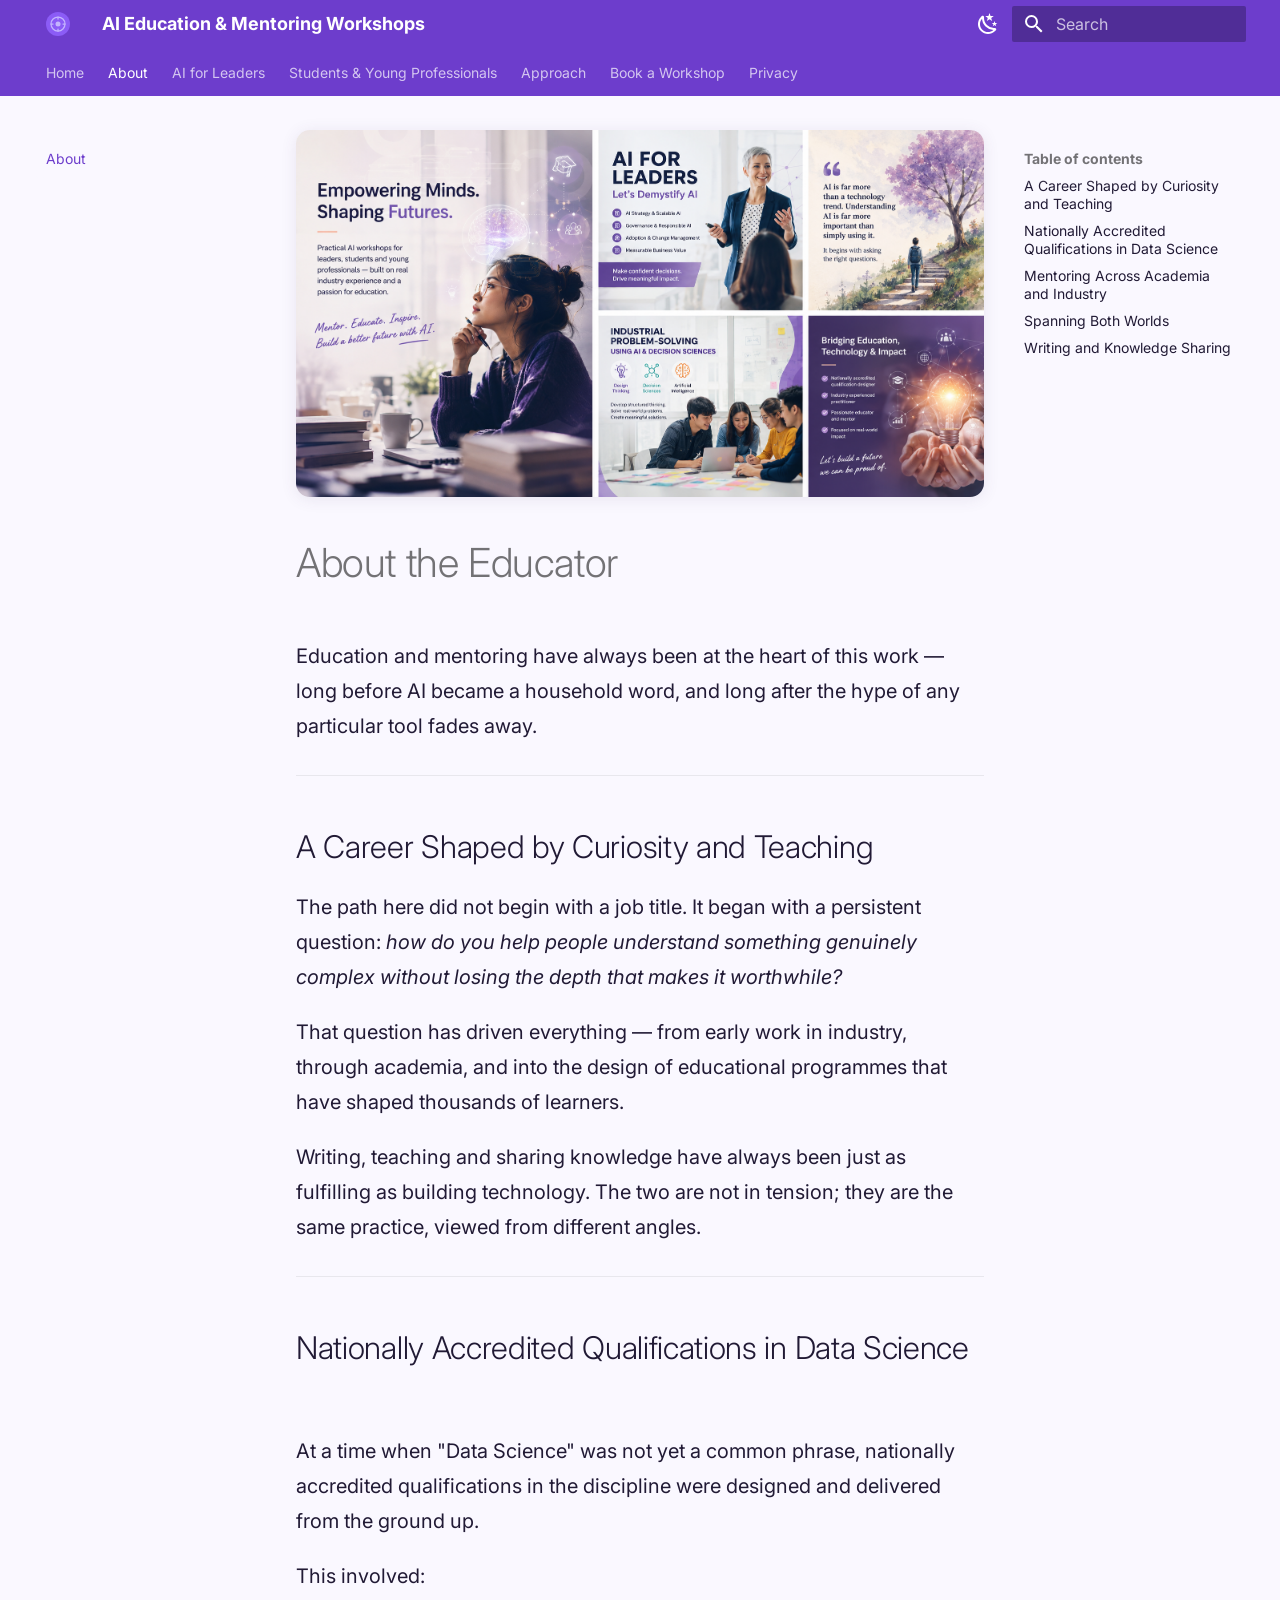
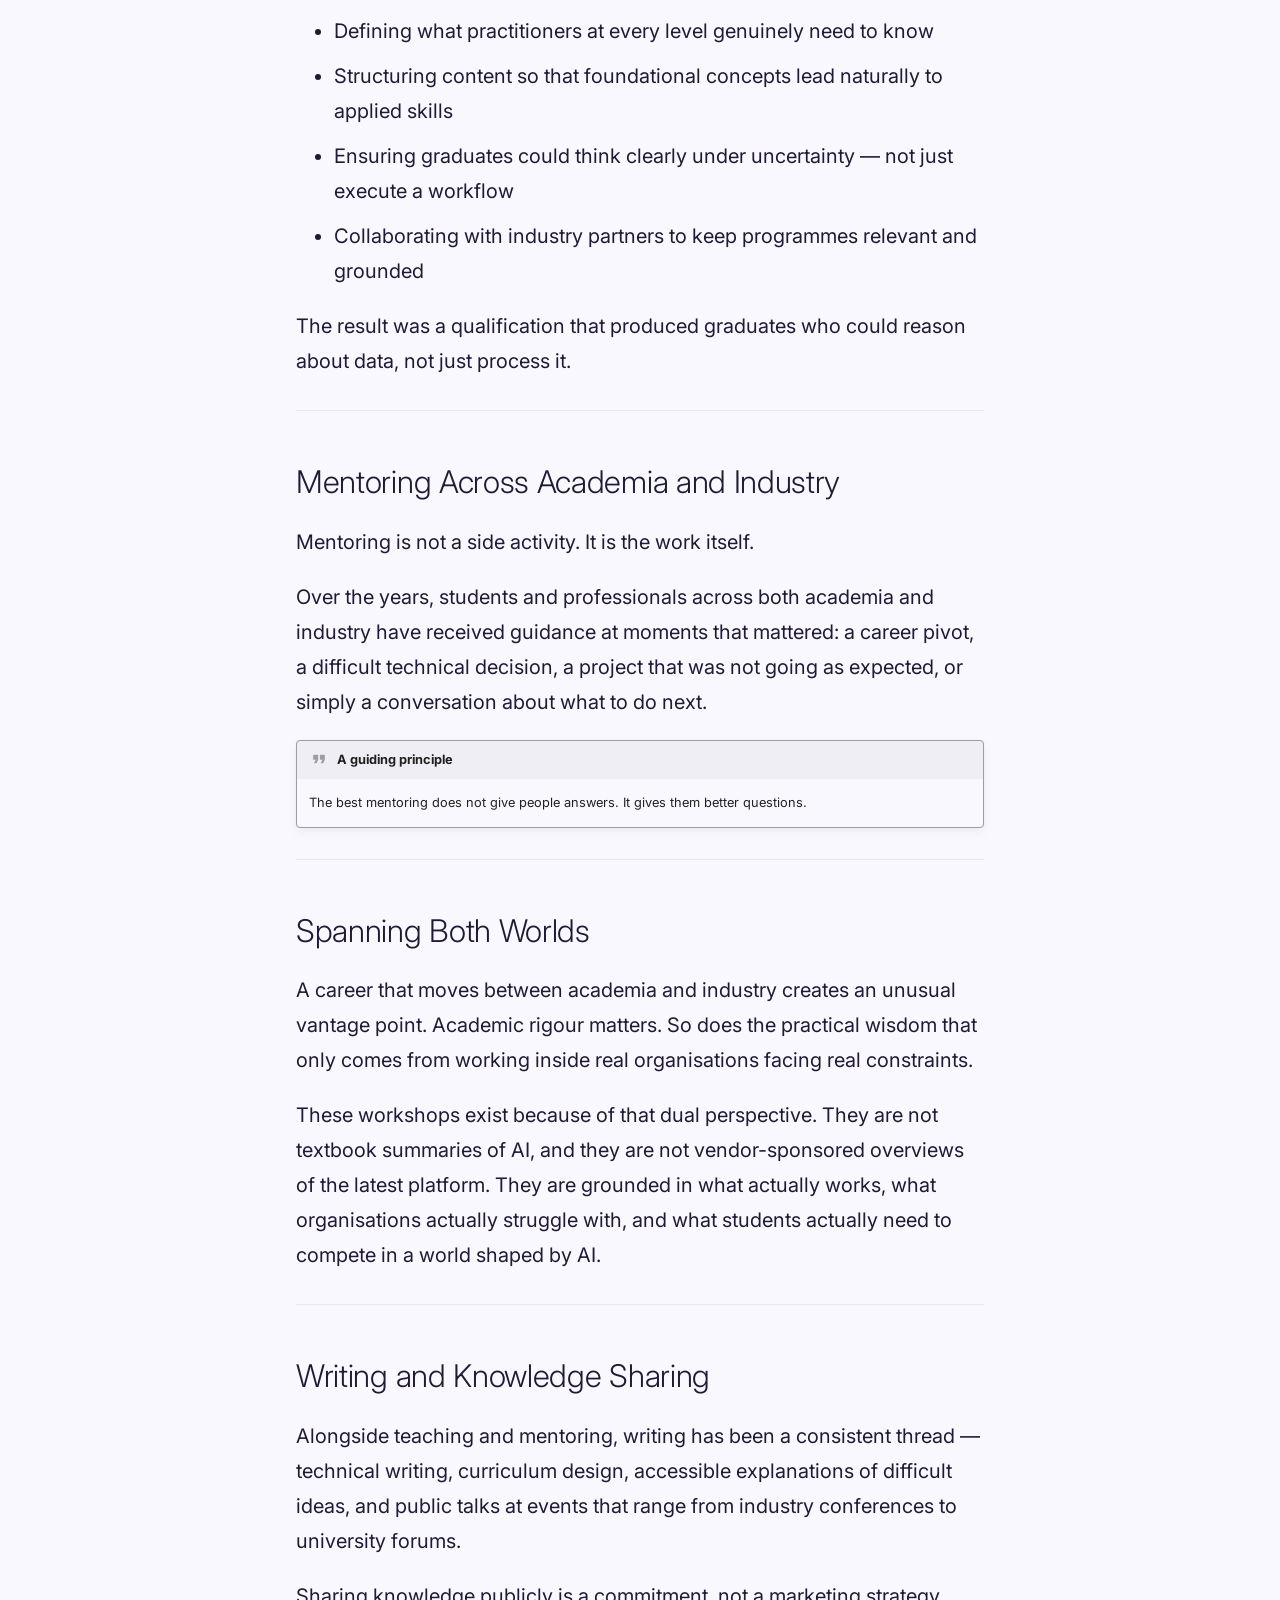
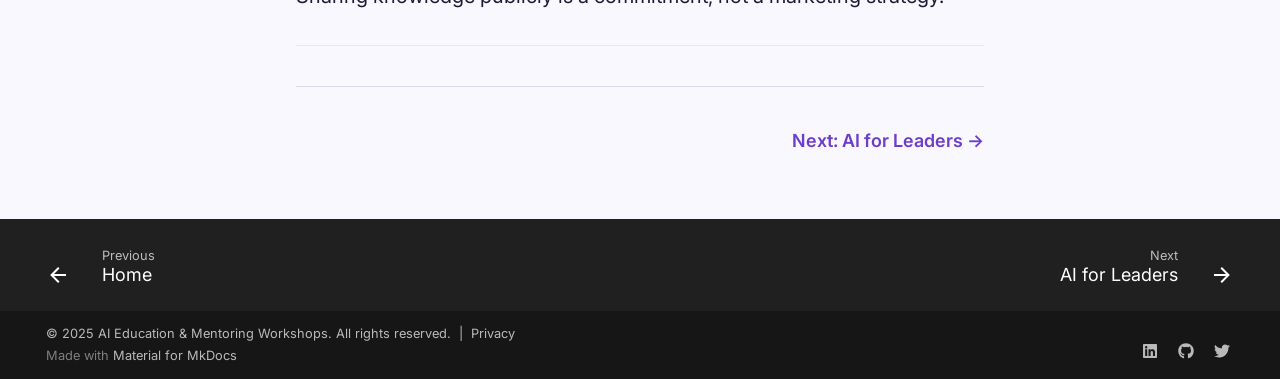
==== commit 86e722b6: "fix: add ../ prefix to chapter hero image paths in non-root pages" ====
--- a/site/about/index.html
+++ b/site/about/index.html
@@ -855,7 +855,7 @@
 
 <div class="chapter-hero">
   <img
-    src="assets/images/empowering-minds.png"
+    src="../assets/images/empowering-minds.png"
     alt="Educator on stage, connecting with an engaged audience"
     loading="eager"
     class="chapter-hero__img"
--- a/site/assets/stylesheets/extra.css
+++ b/site/assets/stylesheets/extra.css
@@ -134,7 +134,7 @@
   margin-bottom: 1.25rem;
 }
 
-.hero-heading {
+.md-typeset .hero .hero-heading {
   font-size: clamp(2rem, 5vw, 3.5rem);
   font-weight: 800;
   line-height: 1.15;
@@ -183,7 +183,7 @@
   outline-offset: 3px;
 }
 
-.btn-primary {
+.md-typeset .hero .btn-primary {
   background: var(--ws-purple);
   color: #fff;
   border-color: var(--ws-purple);
@@ -196,7 +196,7 @@
   transform: translateY(-1px);
 }
 
-.btn-secondary {
+.md-typeset .hero .btn-secondary {
   background: transparent;
   color: var(--ws-hero-text);
   border-color: rgba(196, 181, 253, 0.55);
